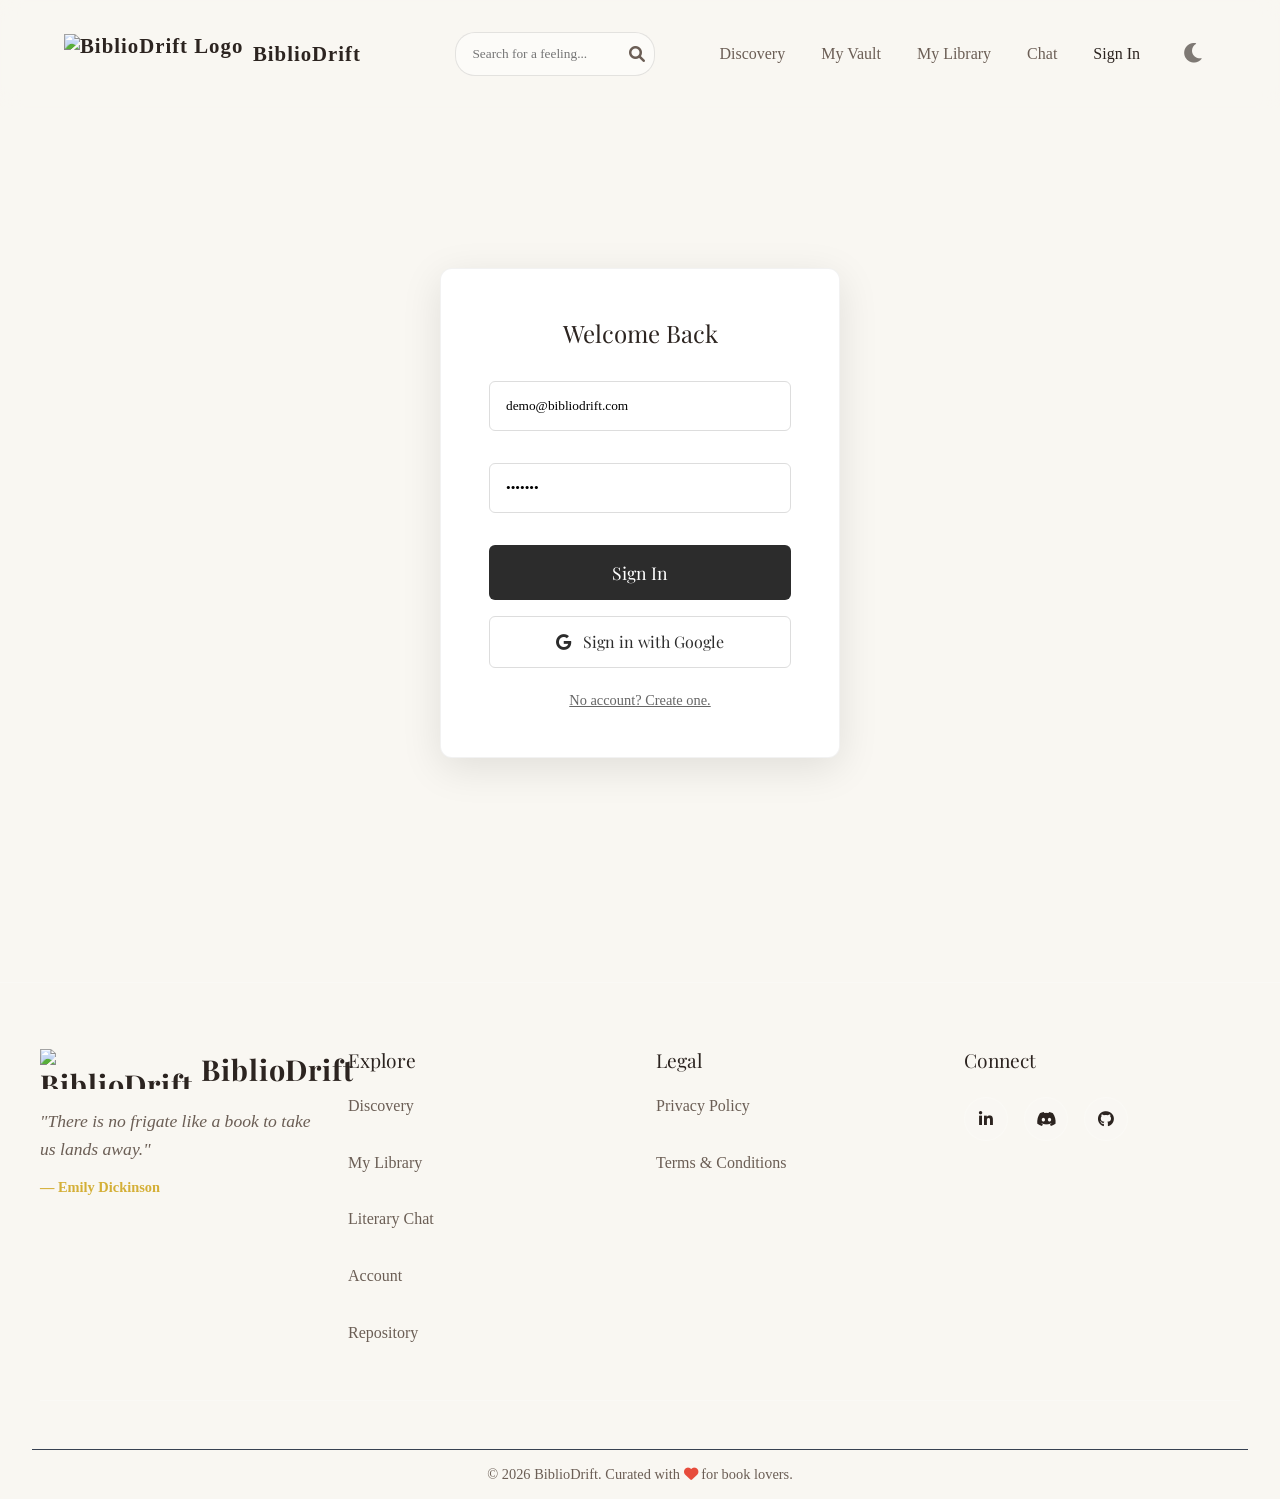
==== frontend/pages/auth.html @ f2a3fbe9 "Merge branch 'main' into feature/mood-sync-theme-system" ====
<!DOCTYPE html>
<html lang="en">

<head>
    <meta charset="UTF-8">
    <script>
        (function () {
            const theme = localStorage.getItem('bibliodrift_theme');
            if (theme === 'night') {
                document.documentElement.setAttribute('data-theme', 'night');
            }
        })();
    </script>
    <meta name="viewport" content="width=device-width, initial-scale=1.0">
    <title>Auth | BiblioDrift</title>
    <link rel="stylesheet" href="../css/style.css">
    <link rel="stylesheet" href="../css/style-responsive.css">
    <link href="https://fonts.googleapis.com/css2?family=Playfair+Display:wght@600&family=Georgia&display=swap"
        rel="stylesheet">
    <link rel="stylesheet" href="https://cdnjs.cloudflare.com/ajax/libs/font-awesome/6.0.0/css/all.min.css">
    <style>
        .auth-container {
            max-width: 400px;
            margin: 8rem auto;
            background: var(--book-bg, #fff);
            padding: 3rem;
            border-radius: 12px;
            box-shadow: 0 10px 40px rgba(0, 0, 0, 0.1);
            text-align: center;
            border: 1px solid rgba(0, 0, 0, 0.05);
        }

        .auth-input {
            width: 100%;
            padding: 1rem;
            margin-bottom: 1rem;
            border: 1px solid #ddd;
            border-radius: 6px;
            font-family: 'Georgia', serif;
        }

        .auth-btn {
            width: 100%;
            padding: 1rem;
            background: #2c2c2c;
            color: #fff;
            border: none;
            border-radius: 6px;
            cursor: pointer;
            font-family: 'Playfair Display', serif;
            font-size: 1.1rem;
        }

        .google-auth-btn {
            width: 100%;
            padding: 0.9rem 1rem;
            margin-top: 1rem;
            background: #fff;
            color: #2c2c2c;
            border: 1px solid #ddd;
            border-radius: 6px;
            cursor: pointer;
            font-family: 'Playfair Display', serif;
            font-size: 1rem;
            display: flex;
            align-items: center;
            justify-content: center;
            gap: 0.75rem;
        }

        .toggle-link {
            display: block;
            margin-top: 1.5rem;
            color: #666;
            font-size: 0.9rem;
            cursor: pointer;
            text-decoration: underline;
        }

        #nameField {
            display: none;
        }
    </style>
    <link rel="icon" href="../assets/images/biblioDrift_favicon.png" type="image/png">
    <!-- PWA -->
    <link rel="manifest" href="../manifest.json">
    <meta name="theme-color" content="#2c2420">
    <meta name="apple-mobile-web-app-capable" content="yes">
    <meta name="apple-mobile-web-app-status-bar-style" content="black-translucent">
    <meta name="apple-mobile-web-app-title" content="BiblioDrift">
    <link rel="apple-touch-icon" href="../assets/images/biblioDrift_favicon.png">
</head>

<body>
    <header>
        <a href="index.html" class="logo">
            <img style="height: 40px" src="../assets/images/biblioDrift_favicon.png" alt="BiblioDrift Logo"> BiblioDrift
        </a>
        <div class="header-controls">
            <div class="search-bar">
                <input type="text" id="searchInput" class="search-input" placeholder="Search for a feeling...">
                <i class="fa-solid fa-search search-icon"></i>
            </div>
            <nav class="nav-links">
                <div class="tooltip">
                    <a href="index.html">Discovery</a>
                    <span class="tooltip-text"><i class="fa-solid fa-wand-magic-sparkles"></i> Explore books</span>
                </div>
                <div class="tooltip">
             <a href="vault.html">My Vault</a>
            <span class="tooltip-text"><i class="fa-solid fa-vault"></i> My Vault</span>
            </div>
                <div class="tooltip">
                    <a href="library.html">My Library</a>
                    <span class="tooltip-text"><i class="fa-solid fa-book"></i> My Library</span>
                </div>
                <div class="tooltip">
                    <a href="chat.html">Chat</a>
                    <span class="tooltip-text"><i class="fa-solid fa-comments"></i> Chat</span>
                </div>
                <div class="tooltip">
                    <a href="auth.html" class="active" id="navAuthLink">Sign In</a>
                    <span class="tooltip-text" id="navAuthTooltip"><i class="fa-solid fa-key"></i> Access account</span>
                </div>
            </nav>
            <button id="themeToggle" class="btn-icon" title="Toggle Theme">
                <i class="fa-solid fa-moon"></i>
            </button>
        </div>
    </header>

    <main>
        <!-- 
            =============================================================
            Authentication Container Area
            =============================================================
            This container encapsulates the core authentication workflow 
            for the application. 
            
            By default, it renders the 'Sign In' view, but dynamically 
            toggles to 'Registration' mode based on user interaction with 
            the 'toggleText' link below.

            Features:
            - Fully responsive design via 'auth-container' class.
            - JavaScript intercepts submission via 'handleAuth(event)'.
            - Name field is hidden by default and only shown during sign up.
            =============================================================
        -->
        <div class="auth-container">
            
            <!-- Dynamic Form Header -->
            <h2 id="authTitle" style="font-family: 'Playfair Display'; margin-bottom: 2rem;">
                Welcome Back
            </h2>
            
            <!-- Authentication Form: Handles both Sign In and Registration dynamically -->
            <form id="authForm" onsubmit="handleAuth(event)">
                
                <!-- Registration Specific Field (Hidden during Sign In) -->
                <div id="nameField">
                    <input type="text" id="username" class="auth-input" placeholder="Full Name" autocomplete="name">
                </div>
                
                <!-- Standard Credentials -->
                <div class="input-group" style="margin-bottom: 1rem;">
                    <input type="email" id="email" class="auth-input" placeholder="Email Address" value="demo@bibliodrift.com" required autocomplete="email">
                </div>
                
                <div class="input-group" style="margin-bottom: 1rem;">
                    <input type="password" id="password" class="auth-input" placeholder="Password" value="demo123" required autocomplete="current-password">
                </div>
                
                <!-- Primary Action Button -->
                <button type="submit" id="submitBtn" class="auth-btn">
                    Sign In
                </button>

                <button type="button" id="googleAuthBtn" class="google-auth-btn">
                    <i class="fa-brands fa-google"></i>
                    <span>Sign in with Google</span>
                </button>
            </form>
            
            <!-- Mode Toggle Link -->
            <div class="auth-footer" style="margin-top: 1.5rem;">
                <span id="toggleText" class="toggle-link">
                    No account? Create one.
                </span>
            </div>
            
        </div>
    </main>

    <script src="../js/config.js"></script>
    <script src="../js/footer.js"></script>
    <script src="../js/app.js"></script>
    <script src="../script/header-scroll.js"></script>
    <script>
        const toggleText = document.getElementById('toggleText');
        const authForm = document.getElementById('authForm');
        const authTitle = document.getElementById('authTitle');
        const nameField = document.getElementById('nameField');
        const submitBtn = document.getElementById('submitBtn');
        const googleAuthBtn = document.getElementById('googleAuthBtn');

        if (googleAuthBtn) {
            googleAuthBtn.addEventListener('click', () => {
                const mode = authForm.dataset.mode === 'register' ? 'register' : 'login';
                googleAuthBtn.disabled = true;
                googleAuthBtn.querySelector('span').textContent = 'Redirecting to Google...';
                window.location.href = `${MOOD_API_BASE}/auth/google?mode=${encodeURIComponent(mode)}`;
            });
        }
        const passwordInput = document.getElementById('password');

        if (toggleText) {
            toggleText.addEventListener('click', () => {
                const isLogin = authForm.dataset.mode !== 'register';
                if (isLogin) {
                    authForm.dataset.mode = 'register';
                    authTitle.textContent = 'Create Account';
                    nameField.style.display = 'block';
                    submitBtn.textContent = 'Sign Up';
                    googleAuthBtn.querySelector('span').textContent = 'Sign up with Google';
                    toggleText.textContent = 'Already have an account? Sign in.';
                    passwordInput.autocomplete = 'new-password';
                } else {
                    authForm.dataset.mode = 'login';
                    authTitle.textContent = 'Welcome Back';
                    nameField.style.display = 'none';
                    submitBtn.textContent = 'Sign In';
                    googleAuthBtn.querySelector('span').textContent = 'Sign in with Google';
                    toggleText.textContent = 'No account? Create one.';
                    passwordInput.autocomplete = 'current-password';
                }
            });
        }
    </script>
    <script src="../js/pwa.js"></script>
</body>

</html>
---- frontend/css/style.css ----
:root {
    /* Fix: WCAG AA Contrast Floor - Issue #534 */
.glass-panel,
.book-tooltip,
.book-detail-modal,
[class*="glass"] {
    background: rgba(0, 0, 0, 0.45) !important;
    backdrop-filter: blur(12px);
    -webkit-backdrop-filter: blur(12px);
}
    /* Day Theme (Default) */
    --bg-color: #f9f7f2;
    --header-bg: rgba(249, 247, 242, 0.8);
    --text-main: #2c2420;
    --text-muted: #6b5e55;
    --accent-gold: #d4af37;
    --wood-dark: #5d4037;
    --wood-light: #8d6e63;
    --glass-bg: rgba(255, 255, 255, 0.1);
    --glass-border: rgba(255, 255, 255, 0.2);
    --shadow-soft: 0 10px 30px rgba(0, 0, 0, 0.05);
    --input-bg: rgba(255, 255, 255, 0.5);
    --input-border: rgba(0, 0, 0, 0.1);
    --book-bg: #fff;
    --paper-color: #fffdf9;

    /* Vibe Colors */
    --vibe-mystery: #78909c;
    --vibe-romance: #ef9a9a;
    --vibe-classic: #a1887f;

    /* Dimensions */
    --book-width: 160px;
    --book-height: 240px;
    --book-thick: 40px;
}


    --book-thick: 40px;
}

/* Fix: WCAG AA Contrast Floor - Issue #534 */
.glass-panel,
.book-tooltip,
.book-detail-modal,
[class*="glass"] {
    background: rgba(0, 0, 0, 0.45) !important;
    backdrop-filter: blur(12px);
    -webkit-backdrop-filter: blur(12px);
}

[data-theme="night"] {
    /* Night Theme (Dark Wood) */
    --bg-color: #1e1a18;
    --header-bg: rgba(30, 26, 24, 0.85);
    --text-main: #e0d5cb;
    --text-muted: #a89a8e;
    --accent-gold: #fccb4e;
    --wood-dark: #3e2723;
    --wood-light: #5d4037;
    --glass-bg: rgba(0, 0, 0, 0.3);
    --glass-border: rgba(255, 255, 255, 0.05);
    --shadow-soft: 0 10px 40px rgba(0, 0, 0, 0.4);
    --input-bg: rgba(0, 0, 0, 0.2);
    --input-border: rgba(255, 255, 255, 0.1);
    --book-bg: #2c2420;
    --paper-color: #e0d5cb;
}

* {
    box-sizing: border-box;
    margin: 0;
    padding: 0;
}

html {
    scroll-behavior: smooth;
    transition: background-color 0.4s ease, color 0.4s ease;
}

body {
    background-color: var(--bg-color);
    color: var(--text-main);
    font-family: "Georgia", serif;
    /* Classic serif for books */
    overflow-x: hidden;
    min-height: 100vh;
    transition: background-color 0.4s ease, color 0.4s ease, border-color 0.4s ease, box-shadow 0.4s ease;
}

/* Explicit night-mode overrides — bulletproof fallback */
[data-theme="night"] body,
html[data-theme="night"],
html[data-theme="night"] body {
    background-color: #1e1a18 !important;
    color: #fff5f5 !important;
}

[data-theme="night"] header {
    background: rgba(30, 26, 24, 0.85) !important;
}

[data-theme="night"] .search-input,
[data-theme="night"] input {
    background: rgba(0, 0, 0, 0.2) !important;
    color: #e0d5cb !important;
    border-color: rgba(255, 255, 255, 0.1) !important;
}


/* Global Wooden Scrollbar Styling */
::-webkit-scrollbar {
    width: 12px;
}

/* --- Mood Theme Integration ---
   Maps the dynamic --theme-* variables set by theme-manager.js 
   to the project's functional CSS variables.
*/
[data-theme="rainy"], 
[data-theme="cozy"], 
[data-theme="dark-academia"], 
[data-theme="ocean"], 
[data-theme="indian-authors"] {
    --bg-color: var(--theme-bg) !important;
    --text-main: var(--theme-text) !important;
    --text-muted: var(--theme-text-muted) !important;
    --accent-gold: var(--theme-accent) !important;
    --input-bg: var(--theme-pill-bg) !important;
    --input-border: var(--theme-border) !important;
    --book-bg: var(--theme-surface) !important;
    --header-bg: var(--theme-bg) !important; /* Unified header bg for mood themes */
}

/* Ensure body transitions smoothly between mood themes */
[data-theme="rainy"] body,
[data-theme="cozy"] body,
[data-theme="dark-academia"] body,
[data-theme="ocean"] body,
[data-theme="indian-authors"] body {
    background-color: var(--bg-color) !important;
    color: var(--text-main) !important;
}

[data-theme="rainy"] .curated-section h2,
[data-theme="cozy"] .curated-section h2,
[data-theme="dark-academia"] .curated-section h2,
[data-theme="ocean"] .curated-section h2,
[data-theme="indian-authors"] .curated-section h2 {
    color: var(--accent-gold);
}

::-webkit-scrollbar-track {
    background: var(--bg-color);
}

::-webkit-scrollbar-thumb {
    background: linear-gradient(180deg, var(--wood-dark), var(--wood-light));
    border-radius: 6px;
    border: 2px solid var(--bg-color);
}

::-webkit-scrollbar-thumb:hover {
    background: linear-gradient(180deg, var(--wood-light), var(--wood-dark));
    box-shadow: inset 0 0 6px rgba(0, 0, 0, 0.3);
}

h1,
h2,
h3 {
    font-weight: normal;
    font-family: "Playfair Display", serif;
    /* Elegant headings */
}

/* --- Layout --- */
header {
    padding: 2rem 4rem;
    display: flex;
    justify-content: space-between;
    align-items: center;
    position: sticky;
    top: 0;
    z-index: 100;
    background: var(--header-bg);
    backdrop-filter: blur(10px);
    transition: background-color 0.4s ease, color 0.4s ease, backdrop-filter 0.4s ease;
}

.header-controls {
    display: flex;
    align-items: center;
    gap: 2rem;
}

.search-bar {
    position: relative;
    display: flex;
    align-items: center;
}

.search-input {
    background: var(--input-bg);
    border: 1px solid var(--input-border);
    padding: 0.5rem 1rem;
    border-radius: 20px;
    font-family: "Georgia", serif;
    width: 200px;
    transition: all 0.4s ease;
    outline: none;
    color: var(--text-main);
}

.search-input:focus {
    background: var(--book-bg);
    width: 300px;
    box-shadow: var(--shadow-soft);
}

.search-icon {
    position: absolute;
    right: 10px;
    color: var(--text-muted);
    cursor: pointer;
    transition: color 0.3s ease;
}

.search-icon:hover {
    color: var(--text-main);
}

.logo {
    font-size: 1.5rem;
    letter-spacing: 1px;
    color: var(--text-main);
    text-decoration: none;
    display: flex;
    align-items: center;
    gap: 0.5rem;
}

.nav-links a {
    text-decoration: none;
    color: var(--text-muted);
    margin-left: 2rem;
    transition: color 0.3s ease;
}

.nav-links a:hover,
.nav-links a.active {
    color: var(--text-main);
}

/* === ANIMATED HOVER TOOLTIPS FOR NAVIGATION (NEW) === */
.tooltip {
    position: relative;
    display: inline-block;
}

.tooltip-text {
    position: absolute;
    left: 50%;
    bottom: calc(100% + 8px);
    transform: translateX(-50%) scale(0.95) translateY(6px);
    padding: 10px 14px;
    background: #fffaf3;
    color: #2b2b2b;
    font-size: 13px;
    font-weight: 500;
    white-space: nowrap;
    border-radius: 10px;
    box-shadow: 0 8px 20px rgba(0, 0, 0, 0.15);
    border: 1px solid rgba(0, 0, 0, 0.08);
    opacity: 0;
    visibility: hidden;
    pointer-events: none;
    transition: all 0.25s ease;
    z-index: 9999;
}

.tooltip-text::after {
    content: "";
    position: absolute;
    top: 100%;
    left: 50%;
    transform: translateX(-50%) rotate(45deg);
    width: 12px;
    height: 12px;
    background: #fffaf3;
    border-left: 1px solid rgba(0, 0, 0, 0.08);
    border-bottom: 1px solid rgba(0, 0, 0, 0.08);
}

.tooltip:hover .tooltip-text {
    opacity: 1;
    visibility: visible;
    transform: translateX(-40%) scale(1) translateY(0);
}

.tooltip-text i {
    margin-right: 5px;
    color: var(--accent-gold);
}

main {
    padding: 2rem 4rem;
    max-width: 1400px;
    margin: 0 auto;
    width: 100%;
    overflow-x: hidden;
}

/* --- Hero --- */
.hero {
    text-align: center;
    padding: 6rem 1rem;
    animation: heroFade 1s ease-out;
}

@keyframes heroFade {
    from {
        opacity: 0;
        transform: translateY(15px);
    }

    to {
        opacity: 1;
        transform: translateY(0);
    }
}


.hero h1 {
    font-size: clamp(2.5rem, 8vw, 4.5rem);
    margin-bottom: 1.5rem;
    font-style: italic;
    line-height: 1.2;
    letter-spacing: 0.5px;
    text-shadow: 2px 2px 4px rgba(0, 0, 0, 0.2);
}

.hero p {
    color: var(--text-muted);
    font-size: 1.2rem;
    line-height: 1.8;
    max-width: 55ch;
    margin: 0 auto;
}

/* --- Curated Tables (Horizontal Scroll) --- */
.curated-section {
    margin-bottom: 6rem;
    width: 100%;
    overflow-x: hidden;
}

.section-header {
    margin-: 0 1rem 0.5rem 1rem;
    margin: 0 1rem 0.5rem 1rem;
    display: flex;
    justify-content: space-between;
    align-items: baseline;
    flex-wrap: wrap;
    gap: 1rem
    justify-content: space-between;
    align-items: baseline;
    gap: 1rem;
}

.curated-row {
    display: flex;
    gap: 3rem;
    padding: 2rem 1rem;
    overflow-x: auto;
    overflow-y: hidden;
    /* Allow horizontal scrolling on mobile */
    perspective: 1000px;
    -webkit-overflow-scrolling: touch;
    scroll-behavior: smooth;
    flex-wrap: nowrap;
}

/* --- 3D Book Component --- */
.book-scene {
    width: var(--book-width);
    height: var(--book-height);
    perspective: 1000px;
    cursor: pointer;
    flex-shrink: 0;
    min-width: var(--book-width);
}

.book {
    width: 100%;
    height: 100%;
    position: relative;
    transform-style: preserve-3d;
    /* Bouncy cozy feel */
    transform-origin: center center -20px;
    /* Pivot inside the book */
    animation: floatIn 0.8s ease-out backwards;
}

@keyframes floatIn {
    from {
        opacity: 0;
        transform: translateY(50px) scale(0.9);
    }

    to {
        opacity: 1;
        transform: translateY(0) scale(1);
    }
}

.book.flipped {
    transform: rotateY(180deg) scale(1.2) translateZ(50px);
    /* Expand and bring closer */
    z-index: 100;
}

/* Book Faces */
.book__face {
    position: absolute;
    width: 100%;
    height: 100%;
    backface-visibility: hidden;
    /* Hide back when front is clear */
    border-radius: 4px 8px 8px 4px;
    box-shadow: 5px 5px 15px rgba(0, 0, 0, 0.15);
}

.book__face--front {
    background: var(--book-bg);
    transform: rotateY(0deg);
    z-index: 2;
}

.book__face--front img {
    width: 100%;
    height: 100%;
    object-fit: cover;
    border-radius: 4px 8px 8px 4px;
}

.book__face--back {
    transform: rotateY(180deg);
    background: var(--paper-color);
    /* Paper color */
    padding: 1.5rem;
    display: flex;
    flex-direction: column;
    justify-content: space-between;
    border: 1px solid var(--glass-border);
    z-index: 1;
    color: #2c2420;
    /* Keep text dark for paper feel even in night mode */
}

/* The Spine */
.book__face--spine {
    position: absolute;
    width: var(--book-thick);
    height: 100%;
    left: 0;
    top: 0;
    transform: rotateY(-90deg) translateZ(calc(var(--book-thick) / 2));
}

/* Improved 3D Box Model */
/* Re-defining .book for proper thickness volume */
.book {
    transform-origin: center center -20px;
    /* Pivot inside the book */
}

.book__face--front {
    transform: translateZ(20px);
}

.book__face--back {
    transform: rotateY(180deg) translateZ(20px);
}

.book__face--spine {
    width: 40px;
    height: 100%;
    background: #333;
    /* Default spine color */
    transform: rotateY(-90deg) translateZ(20px);
    /* Adjust positioning to be flush left of front face */
    left: -20px;
    /* Half thickness */
}

.book__face--right {
    /* Pages */
    width: 40px;
    height: 100%;
    background: linear-gradient(to right, #fff, #f0f0f0 20%, #fff 40%);
    transform: rotateY(90deg) translateZ(140px);
    /* Width - half thickness */
    left: auto;
    right: -20px;
}

/* Hover Effect: Pull out */
.book-scene:hover .book:not(.flipped) {
    transform: translateZ(30px) translateY(-10px) rotateY(-10deg);
}

/* Glassmorphism Overlay (Quick view) */
.glass-overlay {
    position: absolute;
    bottom: 10px;
    left: 10px;
    right: 10px;
    background: rgba(255, 255, 255, 0.7);
    backdrop-filter: blur(8px);
    padding: 0.5rem;
    border-radius: 6px;
    opacity: 0;
    transform: translateY(10px);
    transition: all 0.3s ease;
    pointer-events: none;
    /* Let clicks pass to book */
}

.book-scene:hover .glass-overlay {
    opacity: 1;
    transform: translateY(0);
}

/* Back of book content */
.handwritten-note {
    font-family: "Courier New", Courier, monospace;
    /* Placeholder for handwriting font */
    color: var(--text-muted);
    font-size: 0.9rem;
    line-height: 1.4;
    background: #fffdc2;
    padding: 10px;
    transform: rotate(-2deg);
    box-shadow: 2px 2px 5px rgba(0, 0, 0, 0.1);
    margin-bottom: 1rem;
}

/* Read details Button */
.read-details-btn {
    background-color: #3e2723; 
    color: #fffdf9;
    border: 1px solid var(--accent-gold);
    padding: 6px 16px; 
    border-radius: 6px;
    font-family: 'Playfair Display', 'Georgia', serif;
    font-size: 0.82rem;
    cursor: pointer;
    display: flex;
    align-items: center;
    justify-content: center;
    gap: 6px; 
    margin: 8px auto 14px auto;
    width: 96%; 
    box-shadow: 0 3px 6px rgba(0, 0, 0, 0.15);
    transition: background-color 0.2s ease-in-out;
    white-space: nowrap; 
}

.read-details-btn:hover {
    background-color: #5d4037;
}

.book__face--back .book-actions {
    justify-content: space-around;
    padding: 0 10px;
    width: 100%;
    margin-bottom: -6px;
}

.book-actions {
    display: flex;
    gap: 0.35rem;
    justify-content: center;
    align-items: center;
    width: 100%;
}

.btn-icon {
    border: none;
    background: none;
    cursor: pointer;
    font-size: 1rem;
    padding: 0.15rem 0.25rem;
    opacity: 0.6;
    transition: opacity 0.2s, transform 0.12s;
}

.btn-icon:hover {
    opacity: 1;
    transform: scale(1.08);
}

/* --- Virtual Shelves --- */
.shelves-container {
    width: 100%;
    overflow-x: hidden;
    display: flex;
    flex-direction: column;
    gap: 4rem;
    padding: 2rem 0;
}

.shelf-row {
    position: relative;
    padding: 0 2rem 1.5rem 2rem;
    /* Realistic Wood Texture Gradient */
    background:
        repeating-linear-gradient(90deg,
            transparent 0,
            transparent 4px,
            rgba(0, 0, 0, 0.02) 5px,
            transparent 10px),
        linear-gradient(to bottom, #5d4037 0%, #3e2723 100%);
    border-bottom: 25px solid #281a15;
    /* Thicker front lip */
    border-radius: 4px;
    box-shadow:
        0 20px 20px -10px rgba(0, 0, 0, 0.3),
        inset 0 2px 20px rgba(0, 0, 0, 0.2);
    display: flex;
    align-items: flex-end;
    gap: 1.5rem;
    /* More spacing for expanded books */
    min-height: 280px;
    flex-wrap: nowrap;
    overflow-x: auto;
    -webkit-overflow-scrolling: touch;
}

.shelf-row::after {
    /* Depth shadow on wall behind books */
    content: "";
    position: absolute;
    bottom: 25px;
    /* Above bottom lip */
    left: 0;
    right: 0;
    height: 100%;
    z-index: -1;
    background: linear-gradient(to bottom,
            rgba(0, 0, 0, 0.1),
            rgba(0, 0, 0, 0.4));
    pointer-events: none;
}

.shelf-label {
    position: absolute;
    top: -20px;
    left: 0;
    font-size: 1.2rem;
    color: var(--wood-light);
    font-style: italic;
}

/* --- Mood Analysis Styles --- */

/* Mood Tags on Book Covers */
.mood-tags {
    position: absolute;
    top: 5px;
    left: 5px;
    display: flex;
    flex-direction: column;
    gap: 2px;
}

.mood-tag {
    background: rgba(0, 0, 0, 0.7);
    color: white;
    padding: 2px 6px;
    border-radius: 10px;
    font-size: 0.7rem;
    font-weight: bold;
    text-transform: capitalize;
}

/* Mood-specific colors */
.mood-cozy {
    background: #8d6e63 !important;
}

.mood-dark {
    background: #424242 !important;
}

.mood-mysterious {
    background: #5e35b1 !important;
}

.mood-romantic {
    background: #e91e63 !important;
}

.mood-adventurous {
    background: #ff5722 !important;
}

.mood-melancholy {
    background: #607d8b !important;
}

.mood-uplifting {
    background: #4caf50 !important;
}

.mood-intense {
    background: #f44336 !important;
}

.mood-whimsical {
    background: #9c27b0 !important;
}

.mood-thought-provoking {
    background: #795548 !important;
}

/* Glass overlay mood tags */
.glass-mood-tags {
    margin-top: 0.5rem;
    display: flex;
    gap: 0.25rem;
    flex-wrap: wrap;
}

.glass-mood-tag {
    background: rgba(255, 255, 255, 0.3);
    padding: 1px 4px;
    border-radius: 8px;
    font-size: 0.6rem;
    text-transform: capitalize;
}

/* Back of book mood analysis */
.mood-analysis {
    margin-top: 1rem;
    padding-top: 0.5rem;
    border-top: 1px solid rgba(0, 0, 0, 0.1);
}

.mood-tags-back {
    display: flex;
    gap: 0.25rem;
    flex-wrap: wrap;
    margin-top: 0.25rem;
}

.mood-tag-small {
    background: var(--accent-gold);
    color: white;
    padding: 1px 4px;
    border-radius: 6px;
    font-size: 0.6rem;
    text-transform: capitalize;
}

/* Mood Analysis Modal */
.mood-modal {
    position: fixed;
    top: 0;
    left: 0;
    width: 100%;
    height: 100%;
    background: rgba(0, 0, 0, 0.7);
    display: flex;
    justify-content: center;
    align-items: center;
    z-index: 1000;
    backdrop-filter: blur(5px);
}

.mood-modal-content {
    background: var(--book-bg);
    border-radius: 12px;
    max-width: 500px;
    width: 90%;
    max-height: 80vh;
    overflow-y: auto;
    box-shadow: var(--shadow-soft);
    border: 1px solid var(--glass-border);
    display: flex;
    flex-direction: column;
}

.mood-modal-header {
    padding: 1.5rem;
    border-bottom: 1px solid var(--glass-border);
    display: flex;
    justify-content: space-between;
    align-items: center;
}

.mood-modal-header h3 {
    margin: 0;
    color: var(--text-main);
}

.close-modal {
    background: none;
    border: none;
    font-size: 1.5rem;
    cursor: pointer;
    color: var(--text-muted);
    padding: 0;
    width: 30px;
    height: 30px;
    display: flex;
    align-items: center;
    justify-content: center;
}

.close-modal:hover {
    color: var(--text-main);
}

.mood-modal-body {
    padding: 1.5rem;
}

.mood-section {
    margin-bottom: 1.5rem;
}

.mood-section h4 {
    margin: 0 0 0.5rem 0;
    color: var(--text-main);
    font-size: 1rem;
}

/* Sentiment Bar */
.sentiment-bar {
    width: 100%;
    height: 8px;
    background: #e0e0e0;
    border-radius: 4px;
    overflow: hidden;
    margin: 0.5rem 0;
}

.sentiment-fill {
    height: 100%;
    background: linear-gradient(to right, #f44336, #ff9800, #4caf50);
    transition: width 0.3s ease;
}

/* Large mood tags in modal */
.mood-tags-large {
    display: flex;
    gap: 0.5rem;
    flex-wrap: wrap;
}

.mood-tag-large {
    padding: 0.5rem 1rem;
    border-radius: 20px;
    font-size: 0.9rem;
    font-weight: bold;
    color: white;
    text-transform: capitalize;
}

/* Vibe quote styling */
.vibe-quote {
    background: var(--paper-color);
    padding: 1rem;
    border-radius: 8px;
    font-style: italic;
    color: #2c2420;
    border-left: 4px solid var(--accent-gold);
    margin: 0.5rem 0;
}

/* Mood button in book actions */
.mood-btn {
    color: var(--accent-gold) !important;
}

.mood-btn:hover {
    color: var(--wood-dark) !important;
    transform: scale(1.1);
}

/* Responsive mood modal */
@media (max-width: 768px) {
    .mood-modal-content {
        width: 95%;
        margin: 1rem;
    }

    .mood-tags-large {
        flex-direction: column;
    }

    .mood-tag-large {
        text-align: center;
    }
}

/* Utilities */
.hidden {
    display: none !important;
}

/* --- Constellation View --- */
.constellation-container {
    width: 100%;
    min-height: 600px;
    margin-top: 2rem;
    position: relative;
    border-radius: 12px;
    overflow: hidden;
    animation: fadeIn 0.5s ease;
}

.view-toggles button {
    cursor: pointer;
    transition: all 0.3s ease;
}

.view-toggles .active-view {
    box-shadow: 0 4px 15px rgba(0, 0, 0, 0.2);
    transform: scale(1.05);
}

.fade-in {
    animation: fadeIn 1s ease;
}

@keyframes fadeIn {
    from {
        opacity: 0;
        transform: translateY(10px);
    }

    to {
        opacity: 1;
        transform: translateY(0);
    }
}

/* Theme Toggle Button Enhancement */
#themeToggle {
    font-size: 1.4rem;
    color: var(--text-main);
    cursor: pointer;
    transition:
        transform 0.3s ease,
        color 0.3s ease;
}

#themeToggle:hover {
    transform: rotate(15deg) scale(1.1);
    color: var(--accent-gold);
}


.footer {
    min-height: 120px;
    width: 100%;
    background-color: #222;
    display: flex;
    flex-direction: column;
    justify-content: center;
    align-items: center;
    gap: 1.2rem;
    padding: 2rem 0;
    margin-top: 4rem;
}

.social_icons {
    display: flex;
    gap: 2rem;
    z-index: 999;
}

.social_icons a {
    color: var(--accent-gold);
    font-size: 2rem;
    transition:
        transform 0.3s ease,
        color 0.3s ease;
    text-decoration: none;
}

.social_icons a:hover {
    color: white;
    transform: translateY(-5px);
}

.reading-progress {
    margin-top: 0.75rem;
    opacity: 0.85;
}

.progress-slider {
    width: 100%;
    accent-color: var(--accent-gold);
}

.reading-progress small {
    font-size: 0.7rem;
    opacity: 0.7;
}

/* --- Glass Modal --- */
.glass-modal {
    margin: auto;
    width: 90%;
    max-width: 900px;
    background: transparent;
    border: none;
    padding: 0;
    overflow: visible;
    max-height: 95vh;
}

.glass-modal::backdrop {
    background: rgba(0, 0, 0, 0.4);
    backdrop-filter: blur(5px);
}

.modal-content {
    background: rgba(255, 255, 255, 0.65);
    backdrop-filter: blur(20px);
    -webkit-backdrop-filter: blur(20px);
    border: 1px solid var(--glass-border);
    border-radius: 20px;
    box-shadow: 0 25px 50px -12px rgba(0, 0, 0, 0.25);
    padding: 2.5rem;
    position: relative;
    overflow: hidden;
    overflow-y: auto;
    animation: modalIn 0.4s cubic-bezier(0.175, 0.885, 0.32, 1.275);
    max-height: 90vh;
}

[data-theme="night"] .modal-content {
    background: rgba(30, 26, 24, 0.8);
    border: 1px solid rgba(255, 255, 255, 0.1);
}

@keyframes modalIn {
    from {
        opacity: 0;
        transform: scale(0.9) translateY(20px);
    }

    to {
        opacity: 1;
        transform: scale(1) translateY(0);
    }
}

.close-modal-btn {
    position: absolute;
    top: 1.5rem;
    right: 1.5rem;
    background: var(--glass-bg);
    border: none;
    width: 2.5rem;
    height: 2.5rem;
    border-radius: 50%;
    cursor: pointer;
    font-size: 1.2rem;
    color: var(--text-muted);
    transition: all 0.2s;
    display: flex;
    justify-content: center;
    align-items: center;
    z-index: 10;
}

.close-modal-btn:hover {
    background: var(--accent-gold);
    color: #fff;
    transform: rotate(90deg);
}

.modal-body {
    display: grid;
    grid-template-columns: 300px 1fr;
    gap: 3rem;
}

.modal-media {
    display: flex;
    justify-content: center;
    align-items: center;
}

.modal-media img {
    width: 100%;
    height: auto;
    border-radius: 12px;
    box-shadow: 10px 10px 30px rgba(0, 0, 0, 0.2);
    transform: rotate(-3deg);
    transition: transform 0.3s;
}

.modal-media img:hover {
    transform: rotate(0) scale(1.02);
}

.modal-info {
    display: flex;
    flex-direction: column;
    gap: 1.5rem;
}

.modal-info h2 {
    font-size: 2.5rem;
    line-height: 1.2;
    margin-bottom: 0;
}

.modal-subtitle {
    font-size: 1.2rem;
    color: var(--text-muted);
    font-style: italic;
    margin-top: -1rem;
}

/* AI Insight Box */
.ai-insight-box {
    background: #fdfaf5;
    border: 1px solid rgba(212, 175, 55, 0.2);
    border-left: 4px solid var(--accent-gold);
    padding: 1.2rem 1.5rem;
    border-radius: 12px;
    margin-top: 1.5rem;
    box-shadow: 0 2px 8px rgba(0,0,0,0.03);
}

#modal-ai-note {
    font-family: "Georgia", serif;
    font-style: italic;
    color: #4a3f35 !important; /* Dark brown for high contrast */
    line-height: 1.6;
    font-size: 1.05rem;
    display: block;
}

[data-theme="night"] .ai-insight-box {
    background: linear-gradient(135deg,
            rgba(255, 255, 255, 0.05),
            rgba(0, 0, 0, 0.2));
}

.ai-insight-box::before {
    content: "";
    position: absolute;
    top: 0;
    left: 0;
    right: 0;
    height: 2px;
    background: linear-gradient(90deg,
            transparent,
            var(--accent-gold),
            transparent);
    opacity: 0.5;
}

.ai-header {
    display: flex;
    align-items: center;
    gap: 0.8rem;
    font-family: "Courier New", monospace;
    /* Tech feel */
    font-weight: bold;
    color: var(--accent-gold);
    margin-bottom: 1rem;
    text-transform: uppercase;
    letter-spacing: 1px;
    font-size: 0.9rem;
}

#modal-summary {
    line-height: 1.6;
    color: var(--text-main);
}

.modal-actions {
    margin-top: auto;
    display: flex;
    gap: 1rem;
}

.btn-primary {
    background: var(--text-main);
    color: var(--bg-color);
    border: none;
    padding: 1rem 2rem;
    border-radius: 30px;
    font-family: "Georgia", serif;
    font-size: 1.1rem;
    cursor: pointer;
    transition: all 0.3s;
    display: flex;
    align-items: center;
    gap: 0.8rem;
}

.btn-primary:hover {
    background: var(--accent-gold);
    color: #fff;
    transform: translateY(-2px);
    box-shadow: 0 5px 15px rgba(0, 0, 0, 0.1);
}

/* Responsive Modal */
@media (max-width: 768px) {
    .modal-body {
        grid-template-columns: 1fr;
    }

    .modal-media img {
        max-width: 200px;
        transform: rotate(0);
    }

    .modal-content {
        padding: 1.5rem;
    }

    .modal-info h2 {
        font-size: 1.8rem;
    }

    .ai-insight-box {
        padding: 1rem 1.2rem;
    }

    #modal-ai-note {
        font-size: 0.95rem;
    }

    .modal-actions {
        flex-direction: column;
        width: 100%;
    }

    .btn-primary,
    .btn-secondary,
    .btn-preview {
        width: 100%;
    }
}

/* ===== CHAT INTERFACE STYLES ===== */

.chat-container {
    max-width: 900px;
    margin: 0 auto;
    height: calc(100vh - 80px);
    display: flex;
    flex-direction: column;
    background: var(--glass-bg);
    backdrop-filter: blur(20px);
    border: 1px solid var(--glass-border);
    border-radius: 20px;
    overflow: hidden;
    box-shadow: var(--shadow-soft);
}

.chat-header {
    padding: 20px 25px;
    background: var(--glass-bg);
    border-bottom: 1px solid var(--glass-border);
    display: flex;
    justify-content: space-between;
    align-items: center;
}

.bookseller-info {
    display: flex;
    align-items: center;
    gap: 15px;
}

.bookseller-avatar {
    width: 50px;
    height: 50px;
    background: var(--accent-gold);
    border-radius: 50%;
    display: flex;
    align-items: center;
    justify-content: center;
    color: var(--wood-dark);
    font-size: 20px;
    box-shadow: 0 4px 15px rgba(212, 175, 55, 0.3);
}

.bookseller-details h2 {
    font-family: 'Playfair Display', serif;
    color: var(--text-main);
    font-size: 1.4rem;
    margin-bottom: 4px;
}

.status {
    display: flex;
    align-items: center;
    gap: 8px;
    color: var(--text-muted);
    font-size: 0.9rem;
}

.status-dot {
    width: 8px;
    height: 8px;
    background: #4caf50;
    border-radius: 50%;
    animation: pulse 2s infinite;
}

@keyframes pulse {

    0%,
    100% {
        opacity: 1;
    }

    50% {
        opacity: 0.5;
    }
}

.chat-actions {
    display: flex;
    gap: 10px;
}

.action-btn {
    width: 40px;
    height: 40px;
    background: var(--glass-bg);
    border: 1px solid var(--glass-border);
    border-radius: 10px;
    color: var(--text-muted);
    cursor: pointer;
    transition: all 0.3s ease;
    display: flex;
    align-items: center;
    justify-content: center;
}

.action-btn:hover {
    background: var(--accent-gold);
    color: var(--wood-dark);
    transform: translateY(-2px);
}

.chat-messages {
    flex: 1;
    overflow-y: auto;
    padding: 20px 25px;
    display: flex;
    flex-direction: column;
    gap: 20px;
}

.message {
    display: flex;
    gap: 12px;
    max-width: 80%;
}

.message.user-message {
    align-self: flex-end;
    flex-direction: row-reverse;
}

.message-avatar {
    width: 35px;
    height: 35px;
    border-radius: 50%;
    display: flex;
    align-items: center;
    justify-content: center;
    font-size: 14px;
    flex-shrink: 0;
}

.bookseller-message .message-avatar {
    background: var(--accent-gold);
    color: var(--wood-dark);
}

.user-message .message-avatar {
    background: var(--wood-light);
    color: var(--paper-color);
}

.message-content {
    flex: 1;
}

.message-bubble {
    background: var(--glass-bg);
    border: 1px solid var(--glass-border);
    border-radius: 18px;
    padding: 15px 18px;
    backdrop-filter: blur(10px);
    box-shadow: 0 4px 15px rgba(0, 0, 0, 0.1);
}

.user-message .message-bubble {
    background: var(--accent-gold);
    color: var(--wood-dark);
    border-color: var(--accent-gold);
}

.message-bubble p {
    margin-bottom: 8px;
    line-height: 1.5;
    color: var(--text-main);
}

.user-message .message-bubble p {
    color: var(--wood-dark);
}

.message-bubble p:last-child {
    margin-bottom: 0;
}

.message-time {
    font-size: 0.75rem;
    color: var(--text-muted);
    margin-top: 5px;
    text-align: left;
}

.user-message .message-time {
    text-align: right;
}

.quick-suggestions {
    padding: 15px 25px;
    border-top: 1px solid var(--glass-border);
    background: var(--glass-bg);
}

.suggestions-header {
    font-size: 0.9rem;
    color: var(--text-muted);
    margin-bottom: 12px;
}

.suggestions-list {
    display: flex;
    gap: 10px;
    flex-wrap: wrap;
}

.suggestion-btn {
    background: var(--glass-bg);
    border: 1px solid var(--glass-border);
    border-radius: 20px;
    padding: 8px 15px;
    color: var(--text-main);
    cursor: pointer;
    transition: all 0.3s ease;
    font-size: 0.85rem;
    display: flex;
    align-items: center;
    gap: 6px;
    backdrop-filter: blur(10px);
}

.suggestion-btn:hover {
    background: var(--accent-gold);
    color: var(--wood-dark);
    transform: translateY(-2px);
    box-shadow: 0 4px 15px rgba(212, 175, 55, 0.3);
}

.chat-input-container {
    padding: 20px 25px;
    border-top: 1px solid var(--glass-border);
    background: var(--glass-bg);
}

.chat-input-wrapper {
    display: flex;
    gap: 12px;
    align-items: flex-end;
    background: var(--input-bg);
    border: 1px solid var(--input-border);
    border-radius: 20px;
    padding: 12px 15px;
    backdrop-filter: blur(10px);
}

#chatInput {
    flex: 1;
    background: transparent;
    border: none;
    outline: none;
    color: var(--text-main);
    font-size: 1rem;
    line-height: 1.4;
    resize: none;
    min-height: 24px;
    max-height: 120px;
    font-family: inherit;
}

#chatInput::placeholder {
    color: var(--text-muted);
}

.send-btn {
    width: 40px;
    height: 40px;
    background: var(--accent-gold);
    border: none;
    border-radius: 50%;
    color: var(--wood-dark);
    cursor: pointer;
    transition: all 0.3s ease;
    display: flex;
    align-items: center;
    justify-content: center;
    flex-shrink: 0;
}

.send-btn:hover {
    transform: scale(1.1);
    box-shadow: 0 4px 15px rgba(212, 175, 55, 0.4);
}

.send-btn:disabled {
    opacity: 0.5;
    cursor: not-allowed;
    transform: none;
}

.input-hint {
    margin-top: 8px;
    font-size: 0.8rem;
    color: var(--text-muted);
    display: flex;
    align-items: center;
    gap: 6px;
}

/* Book Recommendations in Chat */
.book-recommendation {
    margin: 15px 0;
    padding: 15px;
    background: var(--glass-bg);
    border: 1px solid var(--glass-border);
    border-radius: 12px;
    backdrop-filter: blur(10px);
}

.book-rec-header {
    display: flex;
    justify-content: space-between;
    align-items: center;
    margin-bottom: 12px;
}

.book-rec-title {
    font-weight: 600;
    color: var(--text-main);
    font-size: 0.95rem;
}

.book-rec-count {
    font-size: 0.8rem;
    color: var(--text-muted);
    background: var(--glass-bg);
    padding: 4px 8px;
    border-radius: 10px;
}

.book-rec-grid {
    display: grid;
    grid-template-columns: repeat(auto-fill, minmax(120px, 1fr));
    gap: 12px;
}

.book-rec-item {
    background: var(--glass-bg);
    border: 1px solid var(--glass-border);
    border-radius: 8px;
    padding: 10px;
    text-align: center;
    cursor: pointer;
    transition: all 0.3s ease;
    backdrop-filter: blur(5px);
}

.book-rec-item:hover {
    transform: translateY(-3px);
    box-shadow: 0 6px 20px rgba(0, 0, 0, 0.15);
    border-color: var(--accent-gold);
}

.book-rec-cover {
    width: 60px;
    height: 90px;
    background: var(--book-bg);
    border-radius: 4px;
    margin: 0 auto 8px;
    display: flex;
    align-items: center;
    justify-content: center;
    overflow: hidden;
    box-shadow: 0 2px 8px rgba(0, 0, 0, 0.1);
    flex-shrink: 0;
}

.book-rec-cover img {
    width: 100%;
    height: 100%;
    object-fit: cover;
}

.book-rec-cover i {
    font-size: 24px;
    color: var(--text-muted);
}

.book-rec-info h4 {
    font-size: 0.8rem;
    color: var(--text-main);
    margin-bottom: 4px;
    line-height: 1.2;
    display: -webkit-box;
    -webkit-line-clamp: 2;
    line-clamp: 2;
    -webkit-box-orient: vertical;
    overflow: hidden;
}

.book-rec-info p {
    font-size: 0.7rem;
    color: var(--text-muted);
    display: -webkit-box;
    -webkit-line-clamp: 1;
    line-clamp: 1;
    -webkit-box-orient: vertical;
    overflow: hidden;
}

/* Emotion Tags & Mood Filtering */
.emotion-tags-container {
    display: flex;
    flex-wrap: wrap;
    gap: 8px;
    margin: 12px 0;
}

.emotion-tag {
    background: var(--glass-bg);
    border: 1px solid var(--glass-border);
    border-radius: 16px;
    padding: 4px 12px;
    font-size: 0.75rem;
    color: var(--text-main);
    cursor: pointer;
    transition: all 0.2s ease;
    display: flex;
    align-items: center;
    gap: 6px;
}

.emotion-tag:hover {
    background: rgba(255, 255, 255, 0.1);
    border-color: var(--accent-gold);
}

.emotion-tag.active {
    background: var(--accent-gold);
    color: #000;
    border-color: var(--accent-gold);
}

.mood-selector-modal {
    margin-top: 16px;
    padding: 16px;
    background: rgba(0, 0, 0, 0.2);
    border-radius: 12px;
    border: 1px solid var(--glass-border);
}

.mood-selector-title {
    font-family: 'Playfair Display', serif;
    font-size: 1rem;
    margin-bottom: 12px;
    color: var(--accent-gold);
}

.mood-grid {
    display: grid;
    grid-template-columns: repeat(auto-fill, minmax(100px, 1fr));
    gap: 10px;
}

.mood-item {
    padding: 8px;
    border-radius: 8px;
    background: var(--glass-bg);
    border: 1px solid var(--glass-border);
    text-align: center;
    cursor: pointer;
    transition: transform 0.2s;
}

.mood-item:hover {
    transform: scale(1.05);
    border-color: var(--accent-gold);
}

.mood-item i {
    display: block;
    font-size: 1.2rem;
    margin-bottom: 4px;
}

.mood-item span {
    font-size: 0.7rem;
    text-transform: uppercase;
    letter-spacing: 0.5px;
}

/* Typing Indicator */
.typing-indicator {
    display: flex;
    align-items: center;
    gap: 12px;
    max-width: 80%;
}

.typing-indicator .message-avatar {
    width: 35px;
    height: 35px;
    background: var(--accent-gold);
    color: var(--wood-dark);
    border-radius: 50%;
    display: flex;
    align-items: center;
    justify-content: center;
    font-size: 14px;
}

.typing-bubble {
    background: var(--glass-bg);
    border: 1px solid var(--glass-border);
    border-radius: 18px;
    padding: 15px 18px;
    backdrop-filter: blur(10px);
    display: flex;
    align-items: center;
    gap: 4px;
}

.typing-dot {
    width: 8px;
    height: 8px;
    background: var(--text-muted);
    border-radius: 50%;
    animation: typing 1.4s infinite ease-in-out;
}

.typing-dot:nth-child(2) {
    animation-delay: 0.2s;
}

.typing-dot:nth-child(3) {
    animation-delay: 0.4s;
}

@keyframes typing {

    0%,
    60%,
    100% {
        transform: translateY(0);
        opacity: 0.4;
    }

    30% {
        transform: translateY(-10px);
        opacity: 1;
    }
}

/* Responsive Design */
@media (max-width: 768px) {
    .chat-container {
        height: calc(100vh - 60px);
        border-radius: 0;
        margin: 0;
    }

    .chat-header {
        padding: 15px 20px;
    }

    .bookseller-details h2 {
        font-size: 1.2rem;
    }

    .chat-messages {
        padding: 15px 20px;
    }

    .message {
        max-width: 90%;
    }

    .suggestions-list {
        flex-direction: column;
    }

    .suggestion-btn {
        justify-content: center;
    }

    .book-rec-grid {
        grid-template-columns: repeat(auto-fill, minmax(100px, 1fr));
        gap: 8px;
    }
}

@media (max-width: 480px) {
    .chat-header {
        padding: 12px 15px;
    }

    .bookseller-avatar {
        width: 40px;
        height: 40px;
        font-size: 16px;
    }

    .bookseller-details h2 {
        font-size: 1.1rem;
    }

    .chat-messages {
        padding: 12px 15px;
    }

    .chat-input-container {
        padding: 15px;
    }

    .book-rec-grid {
        grid-template-columns: repeat(2, 1fr);
    }
}

/* ===== GENRE SECTION STYLES ===== */
.genre-grid {
display: grid;
   
    grid-template-columns: repeat(auto-fill, minmax(180px, 1fr));
    gap: 1.25rem;
    padding: 2rem 0.5rem
}

/* Genre Card - Vintage Book Spine Look */
/* Genre Card - Compact Vintage Rectangular Look */
.genre-card {
    display: flex;
    flex-direction: row;
    /* Horizontal layout */
    align-items: center;
    justify-content: flex-start;
    gap: 1rem;
    padding: 1.35rem 1.6rem;
    cursor: pointer;
    transition: all 0.3s cubic-bezier(0.23, 1, 0.32, 1);

    /* Rectangular Shape */
    border-radius: 18px;
    box-shadow: 0 10px 24px rgba(0, 0, 0, 0.18);

    min-height: 112px;
    position: relative;
    overflow: hidden;
    border: 1px solid rgba(255, 255, 255, 0.08);
    backdrop-filter: blur(10px);
}

/* Remove gold lines for cleaner small look */
.genre-card::before,
.genre-card::after {
    display: none;
}

.genre-card i {
    font-size: 1.9rem;
    margin-bottom: 0;
    margin-right: 0;
    color: rgba(255, 255, 255, 0.95);
    /* Bright White/Gold */
    text-shadow: 0 1px 3px rgba(0, 0, 0, 0.3);
    transition: transform 0.3s ease;
    flex-shrink: 0;
}

.genre-card span {
    font-family: 'Playfair Display', serif;
    font-size: 1.1rem;
    font-weight: 600;
    color: #f5f5f5;
    text-transform: capitalize;
    /* Easier to read */
    letter-spacing: 0.5px;
    text-shadow: 0 1px 2px rgba(0, 0, 0, 0.5);
    text-align: left;
    writing-mode: horizontal-tb;
    /* Horizontal Text */
    transform: none;
    line-height: 1.2;
}

.genre-card:hover {
    transform: translateY(-6px);
    box-shadow: 0 16px 30px rgba(0, 0, 0, 0.28);
    z-index: 10;
}

.genre-card:hover i {
    transform: scale(1.1);
    color: #fff;
}

/* Genre Card Colors - Vintage Leather Palette (Deep & Dark) */

/* Romance: Deep Burgundy (Vintage Red) */
.genre-card[data-genre="romance"] {
    background: linear-gradient(90deg, #4a0d24 0%, #751838 40%, #5c112a 100%);
}

/* Mystery: Midnight Navy */
.genre-card[data-genre="mystery"] {
    background: linear-gradient(90deg, #0d1b33 0%, #1a2f52 40%, #12213d 100%);
}

/* Fiction: Classic Dark Green */
.genre-card[data-genre="fiction"] {
    background: linear-gradient(90deg, #0f3316 0%, #1e5228 40%, #163d1e 100%);
}

/* Crime: Charcoal Black */
.genre-card[data-genre="crime"] {
    background: linear-gradient(90deg, #181818 0%, #2e2e2e 40%, #1f1f1f 100%);
}

/* Fantasy: Deep Royal Purple */
.genre-card[data-genre="fantasy"] {
    background: linear-gradient(90deg, #240a3d 0%, #3e1b61 40%, #2e104a 100%);
}

/* Thriller: Burnt Rust/Dark Terracotta */
.genre-card[data-genre="thriller"] {
    background: linear-gradient(90deg, #3d1508 0%, #612712 40%, #4a1a0d 100%);
}

/* Biography: Old Leather Brown */
.genre-card[data-genre="biography"] {
    background: linear-gradient(90deg, #2b1b12 0%, #4e342e 40%, #3e2723 100%);
}

/* Self-Help: Olive Drab */
.genre-card[data-genre="self-help"] {
    background: linear-gradient(90deg, #20330d 0%, #334d16 40%, #273b11 100%);
}

/* Science: Dark Slate/Teal */
.genre-card[data-genre="science"] {
    background: linear-gradient(90deg, #08282e 0%, #14424a 40%, #0e3036 100%);
}

/* History: Worn Bronze/Brown */
.genre-card[data-genre="history"] {
    background: linear-gradient(90deg, #382e1c 0%, #594a2e 40%, #453923 100%);
}

/* Genre Modal Start */

/* Genre Modal */
.genre-modal {
    position: fixed;
    top: 0;
    left: 0;
    width: 100%;
    height: 100%;
    background: rgba(0, 0, 0, 0.6);
    backdrop-filter: blur(8px);
    -webkit-backdrop-filter: blur(8px);
    border: none;
    padding: 0;
    max-width: 100%;
    max-height: 100%;
    z-index: 10000;
}

.genre-modal::backdrop {
    background: transparent;
}

.genre-modal-content {
    background: var(--bg-color);
    width: 90%;
    max-width: 1100px;
    max-height: 85vh;
    margin: 5vh auto;
    border-radius: 24px;
    overflow: hidden;
    box-shadow: 0 25px 80px rgba(0, 0, 0, 0.3);
    display: flex;
    flex-direction: column;
}

.genre-modal-header {
    display: flex;
    justify-content: space-between;
    align-items: center;
    padding: 1.5rem 2rem;
    border-bottom: 1px solid rgba(0, 0, 0, 0.1);
    background: linear-gradient(to bottom, var(--card-bg), transparent);
}

.genre-modal-header h2 {
    font-family: 'Playfair Display', serif;
    font-size: 1.75rem;
    color: var(--text-main);
    margin: 0;
}

.close-genre-modal {
    background: none;
    border: none;
    font-size: 1.5rem;
    color: var(--text-main);
    cursor: pointer;
    padding: 0.5rem;
    border-radius: 50%;
    transition: all 0.2s ease;
}

.close-genre-modal:hover {
    background: rgba(0, 0, 0, 0.1);
    transform: rotate(90deg);
}

.genre-modal-body {
    padding: 2rem;
    overflow-y: auto;
    flex: 1;
}

/* Genre Books Grid */
.genre-books-grid {
    display: grid;
    grid-template-columns: repeat(auto-fill, minmax(140px, 1fr));
    gap: 1.5rem;
    padding: 2rem;
    perspective: 1000px;
    justify-items: center;
    width: 100%;
    max-width: 100%;
}

.genre-book-card {
    background: var(--card-bg);
    border-radius: 12px;
    overflow: hidden;
    transition: all 0.3s ease;
    cursor: pointer;
    box-shadow: 0 4px 15px rgba(0, 0, 0, 0.1);
}

.genre-book-card:hover {
    transform: translateY(-5px);
    box-shadow: 0 12px 30px rgba(0, 0, 0, 0.2);
}

.genre-book-card img {
    width: 100%;
    height: 200px;
    object-fit: cover;
}

.genre-book-info {
    padding: 1rem;
}

.genre-book-info h4 {
    font-family: 'Playfair Display', serif;
    font-size: 0.95rem;
    font-weight: 600;
    color: var(--text-main);
    margin: 0 0 0.25rem 0;
    display: -webkit-box;
    -webkit-line-clamp: 2;
    line-clamp: 2;
    -webkit-box-orient: vertical;
    overflow: hidden;
}

.genre-book-info p {
    font-size: 0.8rem;
    color: var(--text-secondary);
    margin: 0;
}

.genre-loading {
    grid-column: 1 / -1;
    display: flex;
    flex-direction: column;
    align-items: center;
    justify-content: center;
    padding: 3rem;
    color: var(--text-secondary);
    gap: 1rem;
}

.genre-loading i {
    font-size: 2rem;
    color: var(--accent-gold);
}

/* Genre Responsive */
@media (max-width: 900px) {
    .genre-grid {
        grid-template-columns: repeat(auto-fit, minmax(160px, 1fr));
    }
}

@media (max-width: 600px) {
    .genre-grid {
        grid-template-columns: repeat(auto-fit, minmax(140px, 1fr));
        gap: 0.9rem;
    }

    .genre-card {
        min-height: 96px;
        padding: 1rem 1rem;
        gap: 0.85rem;
    }

    .genre-card i {
        font-size: 1.5rem;
    }

    .genre-card span {
        font-size: 0.85rem;
    }

    .genre-modal-content {
        width: 95%;
        max-height: 90vh;
        margin: 2.5vh auto;
    }

    .genre-books-grid {
        grid-template-columns: repeat(2, 1fr);
        gap: 1rem;
    }
}

/* ===== 3D BOOKSHELF STYLES =====  */

/* Main bookshelf container with perspective */
.bookshelf-3d-container {
    perspective: 1200px;
    perspective-origin: center 40%;
    padding: 2rem 0;
    min-height: 400px;
    display: flex;
    flex-direction: column;
}

/* Empty State Placeholder */
.library-empty-state {
    text-align: center;
    padding: 4rem 2rem;
    background: var(--glass-bg);
    backdrop-filter: blur(10px);
    border: 1px solid var(--glass-border);
    border-radius: 20px;
    max-width: 600px;
    margin: 2rem auto;
    animation: fadeIn 0.8s ease-out;
    display: flex;
    flex-direction: column;
    align-items: center;
    box-shadow: var(--shadow-soft);
}

.empty-state-icon {
    font-size: 4rem;
    color: var(--accent-gold);
    margin-bottom: 1.5rem;
    opacity: 0.8;
}

.library-empty-state h2 {
    font-size: 2rem;
    margin-bottom: 1rem;
    font-family: 'Playfair Display', serif;
    font-style: italic;
}

.library-empty-state p {
    color: var(--text-muted);
    font-size: 1.1rem;
    line-height: 1.6;
    max-width: 40ch;
    margin-bottom: 1rem;
}

/* Individual shelf section */
.shelf-section-3d {
    margin-bottom: 4rem;
    position: relative;
    padding-top: 2rem;
    border-top: 4px solid #3e2723;
}

.shelf-section-3d:first-child {
    border-top: none;
    padding-top: 0;
}

.shelf-section-3d .shelf-label {
    position: relative;
    top: auto;
    left: auto;
    margin-bottom: 1.5rem;
    font-size: 1.4rem;
    color: var(--text-main);
    font-style: italic;
    font-family: 'Playfair Display', serif;
    display: flex;
    align-items: center;
    gap: 0.5rem;
    padding-bottom: 0.5rem;
    border-bottom: 2px solid #4e342e;
}

/* 3D Wooden Bookshelf */
.bookshelf-3d {
    position: relative;
    transform-style: preserve-3d;
    transform: rotateX(2deg);
    min-height: 350px;
    padding: 30px 40px 20px;
    margin: 0 -20px;

    /* Realistic wood texture */
    background:
        repeating-linear-gradient(90deg,
            transparent 0,
            transparent 3px,
            rgba(0, 0, 0, 0.03) 3px,
            transparent 8px),
        repeating-linear-gradient(0deg,
            transparent 0,
            transparent 50px,
            rgba(0, 0, 0, 0.02) 50px,
            transparent 100px),
        linear-gradient(to bottom,
            #6d4c3d 0%,
            #5d4037 15%,
            #4e342e 50%,
            #3e2723 85%,
            #2c1810 100%);

    border-radius: 4px;
    box-shadow:
        inset 0 5px 15px rgba(0, 0, 0, 0.4),
        inset 0 -3px 10px rgba(255, 255, 255, 0.05),
        0 20px 40px rgba(0, 0, 0, 0.3),
        0 5px 15px rgba(0, 0, 0, 0.2);
}

/* Back wall of shelf */
.bookshelf-3d::before {
    content: '';
    position: absolute;
    top: 0;
    left: 0;
    right: 0;
    bottom: 25px;
    background:
        linear-gradient(to bottom,
            rgba(0, 0, 0, 0.3) 0%,
            rgba(0, 0, 0, 0.1) 100%);
    border-radius: 4px 4px 0 0;
    z-index: -1;
}

/* Front lip of shelf */
.bookshelf-3d::after {
    content: '';
    position: absolute;
    bottom: 0;
    left: -5px;
    right: -5px;
    height: 25px;
    background:
        linear-gradient(to bottom,
            #4e342e 0%,
            #3e2723 40%,
            #2c1810 100%);
    border-radius: 0 0 6px 6px;
    box-shadow:
        0 8px 20px rgba(0, 0, 0, 0.4),
        inset 0 2px 5px rgba(255, 255, 255, 0.1);
    transform: translateZ(20px);
}

/* Books container */
.books-row-3d {
    display: flex;
    align-items: flex-end;
    gap: 0;
    height: 300px;
    padding-bottom: 10px;
    transform-style: preserve-3d;
    position: relative;
    z-index: 1;
}

/* Individual book spine - tilted LEFT like real books */
.book-spine-3d {
    position: relative;
    transform-style: preserve-3d;
    cursor: pointer;
    transition: all 0.4s cubic-bezier(0.23, 1, 0.32, 1);
    transform-origin: bottom left;
    /* Tilt books to the LEFT (negative rotateZ) */
    transform: rotateZ(-8deg) rotateY(-5deg);
    /* Small gap between books */
    margin-right: 3px;
}

.book-spine-3d:last-child {
    margin-right: 0;
}

.book-spine-3d:nth-child(even) {
    transform: rotateZ(-6deg) rotateY(-4deg);
}

.book-spine-3d:nth-child(3n) {
    transform: rotateZ(-10deg) rotateY(-6deg);
}

.book-spine-3d:nth-child(4n) {
    transform: rotateZ(-7deg) rotateY(-3deg);
}

/* Book spine face (what you see) */
.spine-face {
    height: 100%;
    width: 100%;
    border-radius: 2px 4px 4px 2px;
    display: flex;
    flex-direction: column;
    justify-content: flex-start;
    align-items: center;
    padding: 12px 3px;
    position: relative;
    overflow: visible;
    box-shadow:
        inset 0 0 20px rgba(0, 0, 0, 0.2),
        2px 0 8px rgba(0, 0, 0, 0.3);

    /* Subtle texture overlay */
    background-image:
        linear-gradient(to right,
            rgba(0, 0, 0, 0.15) 0%,
            rgba(255, 255, 255, 0.1) 50%,
            rgba(0, 0, 0, 0.1) 100%);
    background-blend-mode: overlay;
}

/* Book spine text */
.spine-title {
    writing-mode: vertical-rl;
    text-orientation: mixed;
    transform: rotate(180deg);
    font-family: 'Georgia', serif;
    font-size: 0.85rem;
    font-weight: 700;
    color: inherit;
    text-align: center;
    line-height: 1.15;
    flex: 1;
    display: flex;
    align-items: center;
    justify-content: center;
    overflow: visible;
    white-space: nowrap;
    letter-spacing: 0.5px;
    text-shadow: 0 1px 3px rgba(0, 0, 0, 0.4);
    padding: 5px 2px;
}

.spine-author {
    writing-mode: vertical-rl;
    text-orientation: mixed;
    transform: rotate(180deg);
    font-family: 'Georgia', serif;
    font-size: 0.6rem;
    font-weight: 500;
    opacity: 0.9;
    margin-top: 8px;
    text-shadow: 0 1px 2px rgba(0, 0, 0, 0.3);
    white-space: nowrap;
}

/* Book edge (pages) - hidden for tighter packing */
.book-edge {
    display: none;
}

/* Book cover (top of book when viewed from above) */
.book-top {
    position: absolute;
    top: -6px;
    left: 0;
    right: -8px;
    height: 6px;
    background: linear-gradient(to right,
            var(--spine-color, #5d4037) 0%,
            var(--spine-color, #5d4037) calc(100% - 8px),
            #3e2723 calc(100% - 8px),
            #3e2723 100%);
    transform: rotateX(90deg) translateZ(3px);
    border-radius: 2px 2px 0 0;
}

/* Hover effect - book stands up straight and pulls forward */
.book-spine-3d:hover {
    transform: rotateZ(0deg) rotateY(0deg) translateZ(20px) translateY(-10px);
    z-index: 100;
}

.book-spine-3d:hover .spine-face {
    box-shadow:
        inset 0 0 20px rgba(0, 0, 0, 0.2),
        5px 10px 30px rgba(0, 0, 0, 0.4),
        0 0 15px rgba(212, 175, 55, 0.3);
}

/* Book tooltip */
.book-tooltip {
    position: fixed;
    background: rgba(255, 255, 255, 0.98);
    backdrop-filter: blur(20px);
    -webkit-backdrop-filter: blur(20px);
    border: 1px solid rgba(0, 0, 0, 0.1);
    border-radius: 16px;
    padding: 1.25rem;
    min-width: 280px;
    max-width: 320px;
    box-shadow:
        0 20px 60px rgba(0, 0, 0, 0.2),
        0 8px 25px rgba(0, 0, 0, 0.15);
    z-index: 10000;
    pointer-events: none;
    opacity: 0;
    transform: translateY(10px) scale(0.95);
    transition: all 0.3s cubic-bezier(0.23, 1, 0.32, 1);
}

/* Fix: Ensure light text in day theme for contrast with dark background override */
.book-tooltip .tooltip-title,
.book-tooltip .tooltip-author,
.book-tooltip .tooltip-rating-text,
.book-tooltip .tooltip-description {
    color: #f5f5f5 !important;
}

[data-theme="night"] .book-tooltip {
    background: rgba(44, 36, 32, 0.98);
    border: 1px solid rgba(255, 255, 255, 0.1);
}

.book-tooltip.visible {
    opacity: 1;
    transform: translateY(0) scale(1);
}

.tooltip-header {
    display: flex;
    gap: 1rem;
    margin-bottom: 0.75rem;
}

.tooltip-cover {
    width: 60px;
    height: 85px;
    border-radius: 4px;
    object-fit: cover;
    box-shadow: 0 4px 12px rgba(0, 0, 0, 0.15);
    flex-shrink: 0;
}

.tooltip-info {
    flex: 1;
    min-width: 0;
}

.tooltip-title {
    font-family: 'Playfair Display', serif;
    font-size: 1.1rem;
    font-weight: 600;
    color: var(--text-main);
    margin-bottom: 0.25rem;
    line-height: 1.3;
}

.tooltip-author {
    font-size: 0.9rem;
    color: var(--text-muted);
    font-style: italic;
    margin-bottom: 0.5rem;
}

.tooltip-rating {
    display: flex;
    align-items: center;
    gap: 0.5rem;
    font-size: 0.85rem;
}

.tooltip-stars {
    color: var(--accent-gold);
    letter-spacing: 2px;
}

.tooltip-rating-text {
    color: var(--text-muted);
}

.tooltip-description {
    font-size: 0.85rem;
    color: var(--text-muted);
    line-height: 1.5;
    display: -webkit-box;
    -webkit-line-clamp: 3;
    line-clamp: 3;
    -webkit-box-orient: vertical;
    overflow: hidden;
    border-top: 1px solid rgba(0, 0, 0, 0.08);
    padding-top: 0.75rem;
    margin-top: 0.5rem;
}

[data-theme="night"] .tooltip-description {
    border-top-color: rgba(255, 255, 255, 0.08);
}

.tooltip-hint {
    font-size: 0.75rem;
    color: var(--accent-gold);
    text-align: center;
    margin-top: 0.75rem;
    opacity: 0.9;
}

/* Book Detail Modal */
.book-detail-modal {
    position: fixed;
    top: 0;
    left: 0;
    right: 0;
    bottom: 0;
    background: rgba(0, 0, 0, 0.6);
    backdrop-filter: blur(8px);
    -webkit-backdrop-filter: blur(8px);
    display: flex;
    justify-content: center;
    align-items: center;
    z-index: 10001;
    opacity: 0;
    visibility: hidden;
    transition: all 0.4s ease;
    padding: 2rem;
}

.book-detail-modal.active {
    opacity: 1;
    visibility: visible;
}

.book-detail-content {
    background: var(--bg-color);
    border-radius: 24px;
    max-width: 900px;
    width: 100%;
    max-height: 90vh;
    overflow-y: auto;
    box-shadow: 0 30px 80px rgba(0, 0, 0, 0.3);
    transform: translateY(30px) scale(0.95);
    transition: all 0.4s cubic-bezier(0.23, 1, 0.32, 1);
    position: relative;
}

.book-detail-modal.active .book-detail-content {
    transform: translateY(0) scale(1);
}

.modal-close-btn {
    position: absolute;
    top: 10px;
    right: 10px;
    width: 36px;
    height: 36px;
    font-size: 1rem;
    border-radius: 50%;
    background: var(--glass-bg);
    border: 1px solid var(--glass-border);
    cursor: pointer;
    display: flex;
    align-items: center;
    justify-content: center;
    font-size: 1.5rem;
    color: var(--text-muted);
    transition: all 0.3s ease;
    z-index: 10;
}

.modal-close-btn:hover {
    background: var(--accent-gold);
    color: white;
    transform: rotate(90deg);
}

.book-detail-grid {
    display: grid;
    grid-template-columns: 280px 1fr;
    gap: 3rem;
    padding: 2.5rem;
}

.book-cover-section {
    position: relative;
}

.book-cover-3d {
    position: relative;
    transform-style: preserve-3d;
    transform: perspective(800px) rotateY(-15deg);
    transition: transform 0.5s ease;
}

.book-cover-3d:hover {
    transform: perspective(800px) rotateY(-5deg);
}

.book-cover-image {
    width: 100%;
    height: auto;
    border-radius: 8px;
    box-shadow:
        15px 15px 40px rgba(0, 0, 0, 0.3),
        5px 5px 15px rgba(0, 0, 0, 0.2);
}

.book-cover-spine {
    position: absolute;
    left: -20px;
    top: 5px;
    bottom: 5px;
    width: 20px;
    background: linear-gradient(to right,
            rgba(0, 0, 0, 0.3),
            rgba(0, 0, 0, 0.1));
    border-radius: 4px 0 0 4px;
    transform: rotateY(-90deg) translateZ(10px);
}

.book-info-section {
    display: flex;
    flex-direction: column;
    gap: 1.5rem;
}

.book-title-large {
    font-family: 'Playfair Display', serif;
    font-size: 2.5rem;
    font-weight: 600;
    color: var(--text-main);
    line-height: 1.2;
    margin: 0;
}

.book-author-large {
    font-size: 1.25rem;
    color: var(--text-muted);
    font-style: italic;
    margin: 0;
}

.book-meta {
    display: flex;
    align-items: center;
    gap: 1.5rem;
    flex-wrap: wrap;
}

.book-rating-large {
    display: flex;
    align-items: center;
    gap: 0.75rem;
}

.rating-stars-large {
    font-size: 1.25rem;
    color: var(--accent-gold);
    letter-spacing: 3px;
}

.rating-score {
    font-size: 1.1rem;
    font-weight: 600;
    color: var(--text-main);
}

.rating-count {
    font-size: 0.9rem;
    color: var(--text-muted);
}

.book-categories {
    display: flex;
    gap: 0.5rem;
    flex-wrap: wrap;
}

.category-tag {
    background: var(--glass-bg);
    border: 1px solid var(--glass-border);
    padding: 0.4rem 0.8rem;
    border-radius: 20px;
    font-size: 0.8rem;
    color: var(--text-muted);
}

.book-description-section {
    padding-top: 1rem;
    border-top: 1px solid var(--glass-border);
}

.book-description-section h3 {
    font-family: 'Playfair Display', serif;
    font-size: 1.25rem;
    color: var(--text-main);
    margin-bottom: 1rem;
}

.book-description-text {
    font-size: 1rem;
    line-height: 1.8;
    color: var(--text-muted);
}

.book-reviews-section {
    padding-top: 1.5rem;
    border-top: 1px solid var(--glass-border);
}

.book-reviews-section h3 {
    font-family: 'Playfair Display', serif;
    font-size: 1.25rem;
    color: var(--text-main);
    margin-bottom: 1rem;
}

.review-item {
    background: var(--glass-bg);
    border: 1px solid var(--glass-border);
    border-radius: 12px;
    padding: 1.25rem;
    margin-bottom: 1rem;
}

.review-header {
    display: flex;
    justify-content: space-between;
    align-items: center;
    margin-bottom: 0.75rem;
}

.reviewer-name {
    font-weight: 600;
    color: var(--text-main);
}

.review-rating {
    color: var(--accent-gold);
    font-size: 0.9rem;
}

.review-text {
    font-size: 0.95rem;
    line-height: 1.6;
    color: var(--text-muted);
    font-style: italic;
}

.book-actions-section {
    display: flex;
    gap: 1rem;
    margin-top: auto;
    padding-top: 1.5rem;
}

.action-btn-primary {
    flex: 1;
    padding: 1rem 1.5rem;
    border-radius: 30px;
    border: none;
    font-family: 'Georgia', serif;
    font-size: 1rem;
    cursor: pointer;
    transition: all 0.3s ease;
    display: flex;
    align-items: center;
    justify-content: center;
    gap: 0.75rem;
}

.action-btn-primary.add-to-library {
    background: var(--accent-gold);
    color: var(--wood-dark);
}

.action-btn-primary.add-to-library:hover {
    background: #e6c44a;
    transform: translateY(-2px);
    box-shadow: 0 8px 25px rgba(212, 175, 55, 0.4);
}

.action-btn-primary.mark-read {
    background: var(--glass-bg);
    border: 2px solid var(--glass-border);
    color: var(--text-main);
}

.action-btn-primary.mark-read:hover {
    background: var(--wood-light);
    color: white;
    border-color: var(--wood-light);
}

/* Empty shelf state for 3D bookshelf */
.empty-shelf-3d {
    display: flex;
    align-items: center;
    justify-content: center;
    height: 180px;
    width: 100%;
    color: rgba(255, 255, 255, 0.6);
    font-style: italic;
    font-size: 1.1rem;
    text-shadow: 0 2px 4px rgba(0, 0, 0, 0.3);
}

/* Responsive styles for 3D bookshelf */
@media (max-width: 900px) {
    .book-detail-grid {
        grid-template-columns: 1fr;
        gap: 2rem;
    }

    .book-cover-section {
        max-width: 250px;
        margin: 0 auto;
    }

    .book-cover-3d {
        transform: perspective(800px) rotateY(0);
    }

    .book-title-large {
        font-size: 2rem;
        text-align: center;
    }

    .book-author-large {
        text-align: center;
    }

    .book-meta {
        justify-content: center;
    }
}

@media (max-width: 768px) {
    .bookshelf-3d {
        padding: 20px 25px 15px;
        transform: rotateX(0);
    }

    .books-row-3d {
        gap: 4px;
        height: 180px;
        overflow-x: auto;
        padding-bottom: 15px;
    }

    .book-spine-3d {
        transform: rotateY(-5deg);
        flex-shrink: 0;
    }

    .book-spine-3d:hover {
        transform: rotateY(-3deg) translateZ(15px) translateY(-10px);
    }

    .book-detail-content {
        border-radius: 20px 20px 0 0;
        max-height: 95vh;
    }

    .book-detail-grid {
        padding: 1.5rem;
    }

    .book-actions-section {
        flex-direction: column;
    }
}

@media (max-width: 480px) {
    .shelf-section-3d .shelf-label {
        font-size: 1.2rem;
    }

    .bookshelf-3d {
        padding: 15px 20px 10px;
        margin: 0 -10px;
    }

    .books-row-3d {
        height: 160px;
    }

    .spine-title {
        font-size: 0.65rem;
    }

    .spine-author {
        display: none;
    }

    .book-title-large {
        font-size: 1.5rem;
    }
}

/* --- Merge Conflict Resolution: Added styles from feat/issue-21-api-errors --- */
/* Empty State and Error Handling */
.empty-state {
    display: flex;
    flex-direction: column;
    align-items: center;
    justify-content: center;
    padding: 3rem 1rem;
    color: var(--text-muted, #888);
    text-align: center;
    width: 100%;
    min-height: 200px;
}

.empty-state i {
    font-size: 2.5rem;
    margin-bottom: 1rem;
    color: var(--accent-gold, #d4af37);
    opacity: 0.7;
}

.empty-state p {
    font-family: 'Playfair Display', serif;
    font-size: 1.1rem;
    margin: 0;
}

/* Toast Notifications */
.toast-notification {
    position: fixed;
    bottom: 20px;
    right: 20px;
    background: var(--header-bg, #fff);
    color: var(--text-main, #333);
    padding: 1rem 1.5rem;
    border-radius: 8px;
    box-shadow: 0 4px 12px rgba(0, 0, 0, 0.15);
    z-index: 1000;
    font-family: 'Georgia', serif;
    display: flex;
    align-items: center;
    gap: 10px;
    border-left: 4px solid var(--accent-gold);
    animation: slideIn 0.3s ease-out, fadeOut 0.3s ease-in 2.7s forwards;
}

.toast-notification.error {
    border-left-color: #d32f2f;
}

.toast-notification.info {
    border-left-color: var(--accent-gold);
}

@keyframes slideIn {
    from {
        transform: translateX(100%);
        opacity: 0;
    }

    to {
        transform: translateX(0);
        opacity: 1;
    }
}

@keyframes fadeOut {
    from {
        opacity: 1;
    }

    to {
        opacity: 0;
    }
}

/* ========================================= */
/*      BOOK SPINE VARIATIONS (#12)         */
/* ========================================= */

/* --- Textures --- */

/* Leather Texture: subtle noise */
.spine-texture-leather .spine-face {
    background-image:
        url("data:image/svg+xml,%3Csvg viewBox='0 0 200 200' xmlns='http://www.w3.org/2000/svg'%3E%3Cfilter id='noiseFilter'%3E%3CfeTurbulence type='fractalNoise' baseFrequency='0.8' numOctaves='3' stitchTiles='stitch'/%3E%3C/filter%3E%3Crect width='100%25' height='100%25' filter='url(%23noiseFilter)' opacity='0.15'/%3E%3C/svg%3E"),
        linear-gradient(to right, rgba(0, 0, 0, 0.3) 0%, rgba(255, 255, 255, 0.1) 40%, rgba(0, 0, 0, 0.2) 100%);
    background-blend-mode: overlay;
}

/* Cloth Texture: cross-hatch */
.spine-texture-cloth .spine-face {
    background-image:
        repeating-linear-gradient(45deg, rgba(0, 0, 0, 0.05) 0px, rgba(0, 0, 0, 0.05) 1px, transparent 1px, transparent 4px),
        repeating-linear-gradient(-45deg, rgba(0, 0, 0, 0.05) 0px, rgba(0, 0, 0, 0.05) 1px, transparent 1px, transparent 4px),
        linear-gradient(to right, rgba(0, 0, 0, 0.2) 0%, rgba(255, 255, 255, 0.1) 50%, rgba(0, 0, 0, 0.2) 100%);
}

/* Paper/Matte Texture: flat with slight gradient */
.spine-texture-paper .spine-face {
    background-image: linear-gradient(to right, rgba(0, 0, 0, 0.1) 0%, rgba(255, 255, 255, 0.05) 50%, rgba(0, 0, 0, 0.1) 100%);
}

/* Worn/Rough Texture: scratches */
.spine-texture-worn .spine-face {
    background-image:
        url("data:image/svg+xml,%3Csvg width='100' height='100' viewBox='0 0 100 100' xmlns='http://www.w3.org/2000/svg'%3E%3Cpath d='M10 10 L20 20 M50 50 L60 40 M80 20 L70 30' stroke='rgba(0,0,0,0.2)' stroke-width='1' fill='none'/%3E%3C/svg%3E"),
        linear-gradient(to bottom, rgba(0, 0, 0, 0.2) 0%, transparent 10%, transparent 90%, rgba(0, 0, 0, 0.2) 100%),
        linear-gradient(to right, rgba(0, 0, 0, 0.3) 0%, rgba(255, 255, 255, 0.05) 50%, rgba(0, 0, 0, 0.2) 100%);
}


/* --- Patterns (Gold details etc) --- */

.spine-pattern-bands::before {
    content: '';
    position: absolute;
    top: 15%;
    left: 0;
    right: 0;
    height: 3px;
    background: var(--accent-gold);
    box-shadow: 0 1px 2px rgba(0, 0, 0, 0.3);
    pointer-events: none;
}

.spine-pattern-bands::after {
    content: '';
    position: absolute;
    bottom: 20%;
    left: 0;
    right: 0;
    height: 3px;
    background: var(--accent-gold);
    box-shadow: 0 1px 2px rgba(0, 0, 0, 0.3);
    pointer-events: none;
}

.spine-pattern-frame::before {
    content: '';
    position: absolute;
    top: 10%;
    bottom: 15%;
    left: 6px;
    right: 6px;
    border: 1px solid rgba(255, 255, 255, 0.3);
    pointer-events: none;
}

.spine-pattern-ornament::before {
    content: '?';
    /* Floral heart ornament */
    position: absolute;
    bottom: 25%;
    left: 50%;
    transform: translateX(-50%);
    color: var(--accent-gold);
    font-size: 1.2rem;
    opacity: 0.8;
}

/* --- Typography Variations --- */

/* Standard Vertical (Default) */
.spine-title {
    writing-mode: vertical-rl;
    text-orientation: mixed;
    font-family: inherit;
    font-size: 0.9rem;
    font-weight: 600;
    letter-spacing: 0.5px;
    text-align: center;
    max-height: 75%;
    overflow: hidden;
    text-overflow: ellipsis;
    margin-top: auto;
    margin-bottom: auto;
    text-shadow: 0 1px 2px rgba(0, 0, 0, 0.3);
}

/* Serif Classic */
.font-serif .spine-title {
    font-family: 'Playfair Display', serif;
    font-style: italic;
    letter-spacing: 1px;
}

/* Sans Modern */
.font-sans .spine-title {
    font-family: 'Segoe UI', sans-serif;
    font-weight: 700;
    text-transform: uppercase;
    font-size: 0.8rem;
    letter-spacing: 1.5px;
}

/* Handwritten/Personal */
.font-hand .spine-title {
    font-family: 'Georgia', serif;
    /* Fallback for now */
    font-style: italic;
    font-weight: 400;
}

/* Rotated Upwards (European style) */
.title-rotate-up .spine-title {
    transform: rotate(180deg);
}

/* Stacked letters (for very short titles) */
.title-stacked .spine-title {
    writing-mode: horizontal-tb;
    word-break: break-all;
    width: 80%;
    font-size: 1.2rem;
    line-height: 1.1;
}

/* --- User Profile Styles --- */
.profile-header {
    background: linear-gradient(135deg, var(--header-bg), var(--bg-color));
    padding: 3rem 2rem;
    border-bottom: 1px solid var(--glass-border);
    display: flex;
    flex-direction: column;
    align-items: center;
    gap: 2rem;
}

.profile-card {
    background: var(--book-bg);
    border: 1px solid var(--glass-border);
    border-radius: 20px;
    padding: 2.5rem;
    display: flex;
    align-items: center;
    gap: 2rem;
    box-shadow: var(--shadow-soft);
    max-width: 800px;
    width: 100%;
    position: relative;
    overflow: hidden;
}

.profile-card::before {
    content: '';
    position: absolute;
    top: 0;
    left: 0;
    right: 0;
    height: 6px;
    background: linear-gradient(90deg, var(--wood-dark), var(--wood-light), var(--accent-gold));
}

.profile-avatar-wrapper {
    position: relative;
}

.profile-avatar {
    width: 120px;
    height: 120px;
    border-radius: 50%;
    background: var(--wood-light);
    color: var(--paper-color);
    display: flex;
    align-items: center;
    justify-content: center;
    font-size: 3.5rem;
    border: 4px solid var(--bg-color);
    box-shadow: 0 8px 20px rgba(0, 0, 0, 0.15);
}

.profile-badge {
    position: absolute;
    bottom: 5px;
    right: 5px;
    background: var(--accent-gold);
    color: var(--wood-dark);
    width: 35px;
    height: 35px;
    border-radius: 50%;
    display: flex;
    align-items: center;
    justify-content: center;
    font-size: 1rem;
    border: 3px solid var(--book-bg);
}

.profile-info h1 {
    font-size: 2.2rem;
    color: var(--text-main);
    margin-bottom: 0.5rem;
}

.profile-email {
    color: var(--text-muted);
    font-family: 'Courier New', monospace;
    font-size: 0.95rem;
    opacity: 0.8;
}

.profile-since {
    font-size: 0.9rem;
    color: var(--text-muted);
    margin-top: 0.5rem;
    font-style: italic;
}

.profile-actions {
    margin-top: 1.5rem;
    display: flex;
    gap: 1rem;
}

.logout-btn {
    padding: 0.6rem 1.2rem;
    font-size: 0.9rem;
    background: var(--wood-dark);
    color: #fff;
    border: none;
    border-radius: 8px;
    cursor: pointer;
    transition: all 0.3s ease;
}

.logout-btn:hover {
    background: #d32f2f;
    transform: translateY(-2px);
}

.profile-stats-container {
    display: flex;
    justify-content: center;
    gap: 2rem;
    width: 100%;
    max-width: 800px;
    flex-wrap: wrap;
}

.profile-stat-box {
    background: var(--glass-bg);
    border: 1px solid var(--glass-border);
    backdrop-filter: blur(10px);
    padding: 1.5rem;
    border-radius: 15px;
    text-align: center;
    flex: 1;
    min-width: 140px;
    transition: transform 0.3s ease;
}

.profile-stat-box:hover {
    transform: translateY(-5px);
    border-color: var(--accent-gold);
}

.profile-stat-box i {
    font-size: 1.8rem;
    color: var(--accent-gold);
    margin-bottom: 0.8rem;
}

.profile-stat-box h3 {
    font-size: 1.8rem;
    margin: 0.5rem 0;
    color: var(--text-main);
}

.profile-stat-box span {
    font-size: 0.85rem;
    text-transform: uppercase;
    letter-spacing: 1px;
    color: var(--text-muted);
}

.reading-stats-dashboard {
    width: 100%;
    max-width: 800px;
    display: flex;
    flex-direction: column;
    gap: 1.5rem;
}

.progress-breakdown {
    text-align: left;
    padding: 1.5rem;
}

.progress-title {
    font-size: 1.2rem !important;
    margin-bottom: 1rem !important;
    color: var(--text-main) !important;
    text-align: left;
    font-family: "Playfair Display", serif;
}

.progress-bar-container {
    display: flex;
    height: 12px;
    border-radius: 6px;
    overflow: hidden;
    background: rgba(0,0,0,0.1);
    margin-bottom: 1rem;
}

.progress-segment {
    transition: width 1s ease-out;
}
.progress-segment.finished { background: var(--accent-gold); }
.progress-segment.current { background: var(--wood-light); }
.progress-segment.want { background: var(--text-muted); opacity: 0.7; }

.progress-legend {
    display: flex;
    justify-content: space-between;
    font-size: 0.85rem;
    color: var(--text-muted);
}

.legend-finished { color: var(--accent-gold); font-size: 0.6rem; margin-right: 4px; }
.legend-current { color: var(--wood-light); font-size: 0.6rem; margin-right: 4px; }
.legend-want { color: var(--text-muted); opacity: 0.7; font-size: 0.6rem; margin-right: 4px; }

.profile-content {
    max-width: 1200px;
    margin: 0 auto;
    padding: 3rem 2rem;
    display: grid;
    gap: 3rem;
}

.achievements-grid {
    display: grid;
    grid-template-columns: repeat(auto-fill, minmax(200px, 1fr));
    gap: 1.5rem;
    margin-top: 1.5rem;
}

.achievement-card {
    background: var(--input-bg);
    border-radius: 12px;
    padding: 1.5rem;
    text-align: center;
    border: 2px solid transparent;
    opacity: 0.6;
    filter: grayscale(100%);
    transition: all 0.3s;
}

.achievement-card.unlocked {
    opacity: 1;
    filter: grayscale(0%);
    border-color: var(--accent-gold);
    background: var(--book-bg);
    box-shadow: 0 5px 15px rgba(212, 175, 55, 0.2);
}

.achievement-card i {
    font-size: 2rem;
    margin-bottom: 1rem;
    color: var(--wood-light);
}

.achievement-card.unlocked i {
    color: var(--accent-gold);
}

.activity-feed {
    background: var(--book-bg);
    border-radius: 15px;
    padding: 2rem;
    box-shadow: var(--shadow-soft);
}

@media (max-width: 768px) {
    .profile-card {
        flex-direction: column;
        text-align: center;
        padding: 2rem 1rem;
    }

    .profile-actions {
        justify-content: center;
    }
}

/* ===== ENHANCED FOOTER STYLES ===== */
.main-footer {
    background: var(--card-bg);
    /* Use card-bg for better contrast in dark mode */
    border-top: 1px solid var(--glass-border);
    padding: 3rem 2rem 1rem;
    margin-top: 4rem;
    color: var(--text-main);
    font-family: 'Georgia', serif;
    position: relative;
    z-index: 10;
}

.footer-container {
    max-width: 1200px;
    margin: 0 auto;
    display: grid;
    grid-template-columns: 2fr 1fr 1fr 1fr;
    gap: 3rem;
    padding-bottom: 2rem;
    border-bottom: 1px solid var(--glass-border);
}

.footer-brand {
    display: flex;
    flex-direction: column;
    gap: 1rem;
}

.footer-brand .logo {
    font-family: 'Playfair Display', serif;
    font-size: 1.8rem;
    font-weight: 700;
    color: var(--text-main);
    text-decoration: none;
    display: flex;
    align-items: center;
    gap: 0.5rem;
}

.footer-tagline {
    font-style: italic;
    font-size: 1.1rem;
    color: var(--text-muted);
    line-height: 1.6;
    max-width: 300px;
}

.footer-subtext {
    font-size: 0.9rem;
    color: var(--accent-gold);
    font-weight: 600;
}

.footer-nav h3,
.footer-legal h3,
.footer-social h3 {
    font-family: 'Playfair Display', serif;
    font-size: 1.2rem;
    margin-bottom: 1.5rem;
    color: var(--text-main);
}

.footer-nav ul,
.footer-legal ul {
    list-style: none;
    padding: 0;
    margin: 0;
    display: flex;
    flex-direction: column;
    gap: 0.8rem;
}

.footer-nav li a,
.footer-legal li a {
    text-decoration: none;
    color: var(--text-muted);
    transition: all 0.3s ease;
    font-size: 1rem;
    display: inline-block;
}

.footer-nav li a:hover,
.footer-legal li a:hover {
    color: var(--accent-gold);
    transform: translateX(5px);
}

.social-icons {
    display: flex;
    gap: 1rem;
}

.social-icons a {
    width: 40px;
    height: 40px;
    border-radius: 50%;
    background: var(--glass-bg);
    border: 1px solid var(--glass-border);
    display: flex;
    align-items: center;
    justify-content: center;
    color: var(--text-main);
    text-decoration: none;
    transition: all 0.3s ease;
}

.social-icons a:hover {
    background: var(--accent-gold);
    color: white;
    transform: translateY(-3px);
    box-shadow: 0 5px 15px rgba(0, 0, 0, 0.2);
}

.footer-bottom {
    text-align: center;
    padding-top: 2rem;
    font-size: 0.9rem;
    color: var(--text-muted);
}

.footer-bottom i {
    color: #e74c3c;
    animation: heartbeat 1.5s infinite;
}

@keyframes heartbeat {

    0%,
    100% {
        transform: scale(1);
    }

    50% {
        transform: scale(1.1);
    }
}

@media (max-width: 768px) {
    .footer-container {
        grid-template-columns: 1fr;
        gap: 2rem;
        text-align: center;
    }

    .footer-brand {
        align-items: center;
    }

    .social-icons {
        justify-content: center;
    }
}

\n
/* ========================================= */

/* ========================================= */
/*      EXPANDED BOOK VIEW (#45)            */
/* ========================================= */

#book-detail-modal {
    background: rgba(44, 36, 32, 0.85);
    /* Darker, richer overlay */
    backdrop-filter: blur(8px);
    z-index: 2000;
}

#book-detail-modal .book-detail-content {
    background: transparent;
    box-shadow: none;
    border: none;
    width: 95vw;
    max-width: 1300px;
    height: 90vh;
    padding: 0;
    overflow: visible;
    display: flex;
    align-items: center;
    justify-content: center;
    pointer-events: none;
    /* Layout wrapper shouldn't block */
}

/* Re-enable pointer events for interactive children */
#book-detail-modal .book-detail-content>* {
    pointer-events: auto;
}

#modal-close-btn {
    position: absolute;
    top: 10px;
    right: 10px;
    background: rgba(255, 255, 255, 0.1);
    border: 1px solid rgba(255, 255, 255, 0.2);
    color: #fff;
    width: 32px;
    height: 32px;
    border-radius: 50%;
    font-size: 0.9rem;
    cursor: pointer;
    z-index: 2005;
    transition: all 0.3s ease;
    pointer-events: auto;
    display: flex;
    align-items: center;
    justify-content: center;
}

#modal-close-btn:hover {
    background: rgba(255, 255, 255, 0.25);
    transform: rotate(90deg);
}

.book-expanded-layout {
    display: flex;
    width: 100%;
    height: 100%;
    gap: 4rem;
    align-items: center;
    justify-content: center;
}

/* --- Left Column: 3D Stage --- */
.book-stage {
    flex: 1;
    display: flex;
    flex-direction: column;
    align-items: center;
    justify-content: center;
    perspective: 2500px;
    /* Dramatic perspective */
    z-index: 10;
    height: 100%;
    min-width: 400px;
}

.book-3d-scene {
    width: 340px;
    height: 520px;
    position: relative;
    transform-style: preserve-3d;
    transition: transform 0.1s;
    /* smooth rotation on mousemove */
}

/* The actual 3D Book Object */
.book-object {
    width: 100%;
    height: 100%;
    position: absolute;
    transform-style: preserve-3d;
    transition: transform 0.8s cubic-bezier(0.2, 0.8, 0.2, 1);
    transform-origin: center center;
    cursor: grab;
}

.book-object:active {
    cursor: grabbing;
}

/* Flipped State (Show Back) */
.book-object.flipped {
    transform: rotateY(-180deg);
}

/* Faces Common Styles */
.book-face {
    position: absolute;
    backface-visibility: hidden;
    /* Crucial */
    -webkit-backface-visibility: hidden;
}

/* ---- FRONT FACE ---- */
.face-front {
    width: 100%;
    height: 100%;
    z-index: 2;
    transform: rotateY(0deg) translateZ(25px);
    /* Push out half thickness (50px / 2) */
    background-color: #eee;
    border-radius: 2px 5px 5px 2px;
    box-shadow: inset 4px 0 10px rgba(0, 0, 0, 0.1);
    /* Curvature hint */
}

.face-front img {
    width: 100%;
    height: 100%;
    object-fit: cover;
    border-radius: 2px 5px 5px 2px;
}

/* Lighting sheen overlay */
.lighting-sheen {
    position: absolute;
    top: 0;
    left: 0;
    width: 100%;
    height: 100%;
    background: linear-gradient(105deg, transparent 20%, rgba(255, 255, 255, 0.2) 25%, transparent 30%);
    pointer-events: none;
    mix-blend-mode: overlay;
}

/* Spine shadow on cover */
.spine-overlay {
    position: absolute;
    top: 0;
    left: 0;
    bottom: 0;
    width: 25px;
    background: linear-gradient(to right, rgba(0, 0, 0, 0.3) 0%, transparent 100%);
    z-index: 3;
    pointer-events: none;
    border-radius: 2px 0 0 2px;
}

/* ---- BACK FACE ---- */
.face-back {
    width: 100%;
    height: 100%;
    transform: rotateY(180deg) translateZ(25px);
    background-color: var(--paper-color, #fffbf0);
    border-radius: 4px 2px 2px 4px;
    overflow: hidden;
    border-left: 2px solid #8d6e63;
    /* Mimic binding */
    box-shadow: inset 10px 0 20px rgba(0, 0, 0, 0.05);
    /* Inner shadow */
}

.back-paper-texture {
    width: 100%;
    height: 100%;
    padding: 3rem 2.5rem;
    background-image:
        linear-gradient(to right, rgba(0, 0, 0, 0.08) 0%, transparent 5%, transparent 95%, rgba(0, 0, 0, 0.04) 100%);
    background-color: #fff9e6;
    display: flex;
    flex-direction: column;
}

.back-content-scroll {
    overflow-y: auto;
    max-height: 100%;
    padding-right: 10px;
    font-family: 'Georgia', serif;
    font-size: 1.1rem;
    line-height: 1.7;
    color: #4a3b32;
    scrollbar-width: thin;
    scrollbar-color: #d4af37 transparent;
}

.synopsis-title {
    font-family: 'Playfair Display', serif;
    font-size: 1.8rem;
    color: #8d6e63;
    margin-bottom: 1.5rem;
    padding-bottom: 0.5rem;
    border-bottom: 2px solid rgba(141, 110, 99, 0.2);
    text-align: center;
}

/* ---- SPINE FACE ---- */
.face-spine {
    width: 50px;
    /* Thickness */
    height: 100%;
    background: #2c2420;
    /* Default dark spine */
    transform: rotateY(-90deg) translateZ(170px);
    /* 340px / 2 = 170px */
    position: absolute;
    left: 50%;
    /* Center it before transform */
    margin-left: -25px;
    /* Offset by half width to center */
    border-radius: 2px;
    box-shadow: inset 10px 0 20px rgba(0, 0, 0, 0.4);
}

/* ---- PAGE EDGES (Top, Bottom, Right) ---- */
.face-right {
    width: 48px;
    /* Slightly less than spine to show cover overhang */
    height: 98%;
    background: #fdfaf5;
    transform: rotateY(90deg) translateZ(168px);
    /* Slightly inset */
    margin-left: -24px;
    left: 50%;
    top: 1%;
    /* Page texture lines */
    background-image: repeating-linear-gradient(to right, #e8e4db 0px, #e8e4db 1px, #fdfaf5 1px, #fdfaf5 3px);
    box-shadow: inset 0 0 15px rgba(0, 0, 0, 0.05);
}

.face-top {
    width: 98%;
    height: 48px;
    top: -24px;
    left: 1%;
    transform: rotateX(90deg);
    background: #fffefb;
    background-image: repeating-linear-gradient(90deg, #d3cfc6 0px, #d3cfc6 1px, transparent 1px, transparent 3px);
}

.face-bottom {
    width: 98%;
    height: 48px;
    bottom: -24px;
    left: 1%;
    transform: rotateX(-90deg);
    background: #fffefb;
    background-image: repeating-linear-gradient(90deg, #d3cfc6 0px, #d3cfc6 1px, transparent 1px, transparent 3px);
    box-shadow: inset 0 0 15px rgba(0, 0, 0, 0.1);
}

.flip-instruction {
    margin-top: 3rem;
    color: rgba(255, 255, 255, 0.8);
    font-size: 1rem;
    letter-spacing: 0.5px;
    display: flex;
    align-items: center;
    gap: 0.8rem;
    animation: pulse 2.5s infinite;
    text-transform: uppercase;
    font-family: sans-serif;
    font-weight: 300;
}

@keyframes pulse {
    0% {
        opacity: 0.6;
        transform: translateY(0);
    }

    50% {
        opacity: 1;
        transform: translateY(-3px);
    }

    100% {
        opacity: 0.6;
        transform: translateY(0);
    }
}

/* --- Right Column: Info Panel --- */
.book-info-panel {
    flex: 1;
    max-width: 550px;
    background: rgba(255, 255, 255, 0.95);
    backdrop-filter: blur(10px);
    padding: 2rem;
    border-radius: 4px;
    /* Paper-like corner */
    box-shadow:
        0 1px 1px rgba(0, 0, 0, 0.15),
        0 8px 0 -4px #f5f5f5,
        0 8px 2px -3px rgba(0, 0, 0, 0.15),
        0 16px 0 -8px #ebebeb,
        0 16px 2px -7px rgba(0, 0, 0, 0.1);
    /* Paper stack effect */
    display: flex;
    flex-direction: column;
    gap: 1.5rem;
    height: auto;
    max-height: 90vh;
    overflow-y: auto;
    /* Allow scrolling for long content */
    position: relative;
    pointer-events: auto;
    border: 1px solid rgba(0, 0, 0, 0.05);
}

.book-header {
    border-bottom: 2px solid var(--accent-gold);
    padding: 1rem 0 1.5rem 0;
    margin-top: 1rem;
    /* Space for close button */
}

.book-info-panel .book-title-large {
    font-family: 'Playfair Display', serif;
    font-size: 2.8rem;
    color: #2c2420;
    line-height: 1.1;
    margin-bottom: 0.8rem;
}

.book-info-panel .book-author-large {
    font-size: 1.4rem;
    color: #6b5e55;
    font-style: italic;
    font-family: 'Georgia', serif;
}

.book-stats-row {
    display: flex;
    justify-content: space-between;
    background: #f9f7f2;
    padding: 1.2rem;
    border-radius: 8px;
    border: 1px solid #e0dfdc;
}

.stat-item {
    display: flex;
    flex-direction: column;
    gap: 0.3rem;
}

.stat-label {
    font-size: 0.9rem;
    color: var(--text-muted);
    text-transform: uppercase;
    letter-spacing: 0.5px;
}

.reviews-scroll-container {
    flex: 1;
    overflow-y: auto;
    padding-right: 15px;
    min-height: 150px;
    margin-top: 1rem;
    font-family: 'Georgia', serif;
    scrollbar-width: thin;
    scrollbar-color: #d4af37 transparent;
}

/* Custom Scrollbar for Reviews */
.reviews-scroll-container::-webkit-scrollbar {
    width: 6px;
}

.reviews-scroll-container::-webkit-scrollbar-track {
    background: transparent;
}

.reviews-scroll-container::-webkit-scrollbar-thumb {
    background-color: var(--wood-light);
    border-radius: 3px;
}

.book-actions-section {
    margin-top: auto;
    padding-top: 1.5rem;
    border-top: 1px solid #e0dfdc;
    display: flex;
    flex-wrap: wrap;
    /* Prevent crowding */
    gap: 0.8rem;
    align-items: center;
}

.action-btn-primary {
    flex: 1;
    padding: 0.6rem 1.2rem;
    font-size: 0.85rem;
    font-weight: 500;
    text-transform: none;
    letter-spacing: 0.5px;
    transition: all 0.3s ease;
    display: flex;
    align-items: center;
    justify-content: center;
    gap: 0.5rem;
    cursor: pointer;
    border: none;
}

.add-to-library {
    background-color: var(--wood-dark);
    color: white;
    border: 2px solid transparent;
    /* Maintain alignment with bordered button */
}

.add-to-library:hover {
    background-color: #3e2b25;
    transform: translateY(-2px);
    box-shadow: 0 5px 15px rgba(93, 64, 55, 0.3);
}

.mark-read {
    background-color: transparent;
    color: var(--wood-dark);
    border: 2px solid var(--wood-dark);
}

.mark-read:hover {
    background-color: var(--wood-dark);
    color: white;
}

/* Mobile Responsive */
@media (max-width: 1024px) {
    .book-expanded-layout {
        flex-direction: column;
        gap: 2rem;
        overflow-y: auto;
        padding: 2rem 0;
    }

    #book-modal-3d .modal-content {
        height: 100vh;
        width: 100vw;
        max-width: none;
        overflow-y: auto;
        /* Allow scrolling entire modal on mobile */
        pointer-events: auto;
        /* Enable scrolling */
        display: block;
        /* Stack */
    }

    .book-stage {
        height: 420px;
        flex: none;
        width: 100%;
        perspective: 1000px;
        margin-top: 2rem;
    }

    .book-3d-scene {
        width: 240px;
        height: 360px;
        transform: scale(0.9);
    }

    .face-spine {
        transform: rotateY(-90deg) translateZ(120px);
    }

    /* 240/2 */
    .face-right {
        transform: rotateY(90deg) translateZ(118px);
        margin-left: -24px;
    }

    .face-front {
        transform: rotateY(0deg) translateZ(25px);
    }

    .face-back {
        transform: rotateY(180deg) translateZ(25px);
    }

    .book-info-panel {
        width: 90%;
        max-width: none;
        margin: 0 auto 2rem;
        padding: 2rem;
        height: auto;
        max-height: none;
        overflow-y: visible;
        box-shadow: 0 5px 15px rgba(0, 0, 0, 0.1);
    }

    .reviews-scroll-container {
        max-height: 300px;
    }

    #modal-close-btn {
        top: 15px;
        right: 15px;
        background: rgba(0, 0, 0, 0.5);
        /* Contrast on white if scrolled */
        position: fixed;
        /* Keep it visible */
    }
}

/* 404 Page Styles */
.error-page-body {
    background-image: var(--bg-color);
}

.error-content-wrapper {
    display: flex;
    flex-direction: column;
    justify-content: center;
    align-items: center;
    text-align: center;
    min-height: 60vh;
    padding: 2rem;
}

.error-code {
    font-size: 8rem;
    font-family: 'Playfair Display', serif;
    font-weight: 700;
    color: var(--wood-dark);
    margin: 0;
    opacity: 0.15;
    line-height: 1;
    position: relative;
    z-index: 0;
}

.error-book-icon {
    font-size: 4rem;
    color: var(--wood-light);
    margin-top: -3rem;
    margin-bottom: 2rem;
    z-index: 1;
    position: relative;
    animation: float 6s ease-in-out infinite;
}

@keyframes float {
    0% {
        transform: translateY(0px);
    }

    50% {
        transform: translateY(-10px);
    }

    100% {
        transform: translateY(0px);
    }
}

.error-heading {
    font-size: 2.5rem;
    color: var(--text-main);
    margin-bottom: 1rem;
    font-family: 'Playfair Display', serif;
}

.error-subtext {
    font-size: 1.1rem;
    color: var(--text-muted);
    max-width: 500px;
    margin-bottom: 2rem;
    line-height: 1.6;
}

.error-actions {
    display: flex;
    gap: 1rem;
}

.btn-primary {
    background-color: var(--wood-dark);
    color: #fff;
    padding: 0.8rem 1.5rem;
    border-radius: 4px;
    font-family: 'Playfair Display', serif;
    text-decoration: none;
    transition: background-color 0.3s;
}

.btn-primary:hover {
    background-color: var(--wood-light);
}

.btn-outline {
    background-color: transparent;
    color: var(--wood-dark);
    border: 1px solid var(--wood-dark);
    padding: 0.8rem 1.5rem;
    border-radius: 4px;
    font-family: 'Playfair Display', serif;
    text-decoration: none;
    transition: all 0.3s;
}

.btn-outline:hover {
    background-color: var(--wood-dark);
    color: #fff;
}

/* =========================================
   OVERRIDE & FIX 3D BOOK BOX MODEL
   ========================================= */

.book-scene {
    width: var(--book-width);
    height: var(--book-height);
    perspective: 1500px;
    cursor: pointer;
}

.book {
    width: 100%;
    height: 100%;
    position: relative;
    transform-style: preserve-3d;
    transform-origin: center center;
    /* Move whole book back by half its thickness so it sits flush when flipped */
    transform: translateZ(calc(var(--book-thick) * -0.5));
    transition: transform 0.6s cubic-bezier(0.34, 1.56, 0.64, 1), box-shadow 0.6s, z-index 0.6s;
    animation: floatIn 0.8s ease-out backwards;
}

.book__face {
    position: absolute;
    backface-visibility: hidden;
    /* Default rounded corners just in case */
    border-radius: 4px;
}

.book__face--front {
    width: 100%;
    height: 100%;
    top: 0;
    left: 0;
    z-index: 2;
    transform: translateZ(calc(var(--book-thick) * 0.5));
    background: var(--book-bg);
    border-radius: 4px 8px 8px 4px;
    box-shadow: inset 4px 0 10px rgba(0, 0, 0, 0.1);
}

.book__face--front img {
    width: 100%;
    height: 100%;
    object-fit: cover;
    border-radius: 4px 8px 8px 4px;
}

.book__face--back {
    width: 100%;
    height: 100%;
    top: 0;
    left: 0;
    z-index: 1;
    transform: rotateY(180deg) translateZ(calc(var(--book-thick) * 0.5));
    background: var(--paper-color);
    border-radius: 6px 4px 4px 6px;
    padding: 1.5rem;
    display: flex;
    flex-direction: column;
    justify-content: space-between;
    border: 1px solid var(--glass-border);
    color: #2c2420;
}

.book__face--spine {
    width: var(--book-thick);
    height: 100%;
    top: 0;
    left: 0;
    /* Center connects at X = half thickness */
    transform: rotateY(-90deg) translateZ(calc(var(--book-thick) * 0.5));
    background: #333;
    /* Override randomly via JS inline style */
    box-shadow: inset -3px 0 6px rgba(0, 0, 0, 0.3), inset 3px 0 6px rgba(255, 255, 255, 0.1);
}

.book__face--right {
    width: var(--book-thick);
    height: 100%;
    top: 0;
    right: 0;
    /* Placed at the right edge */
    left: auto;
    transform: rotateY(90deg) translateZ(calc(var(--book-thick) * 0.5));
    background: repeating-linear-gradient(to right, #fdfbf7 0px, #fdfbf7 2px, #dfd8c8 3px);
    box-shadow: inset 0 0 5px rgba(0, 0, 0, 0.1);
}

.book__face--top {
    width: 100%;
    height: var(--book-thick);
    top: 0;
    left: 0;
    transform: rotateX(90deg) translateZ(calc(var(--book-thick) * 0.5));
    background: repeating-linear-gradient(to bottom, #fdfbf7 0px, #fdfbf7 2px, #dfd8c8 3px);
    box-shadow: inset 0 0 5px rgba(0, 0, 0, 0.1);
}

.book__face--bottom {
    width: 100%;
    height: var(--book-thick);
    bottom: 0;
    left: 0;
    transform: rotateX(-90deg) translateZ(calc(var(--book-thick) * 0.5));
    background: repeating-linear-gradient(to top, #fdfbf7 0px, #fdfbf7 2px, #dfd8c8 3px);
    box-shadow: inset 0 0 5px rgba(0, 0, 0, 0.1);
}

/* Enhancing Interactivity: Better 3D Spin and Popup on Hover */
.book-scene:hover {
    z-index: 50;
    /* Bring scene forward immediately */
}

.book-scene:hover .book:not(.flipped) {
    transform: translateZ(50px) translateY(-15px) rotateX(15deg) rotateY(-25deg);
    box-shadow: -10px 20px 30px rgba(0, 0, 0, 0.2);
}

/* Enhanced Flipped State with 3D Pop */
.book.flipped {
    transform: rotateY(180deg) scale(1.3) translateZ(80px);
    z-index: 100;
}

/* Fixing Flipped Transform */
.book.flipped {
    transform: translateY(-20px) translateZ(100px) rotateY(180deg) scale(1.1) !important;
    z-index: 100 !important;
}

/* === HERO CONTROLS UPGRADE (MATCH YOUR THEME) === */

.sort-controls {
    margin-top: 2rem;
    display: flex;
    justify-content: center;
    gap: 1.2rem;
    flex-wrap: wrap;
}

/* Glass dropdown cards */
.filter-group {
    display: flex;
    align-items: center;
    gap: 0.6rem;

    background: var(--glass-bg);
    backdrop-filter: blur(12px);

    border: 1px solid var(--glass-border);
    border-radius: 14px;

    padding: 10px 16px;

    box-shadow: var(--shadow-soft);
    transition: all 0.3s ease;
}

/* Hover = premium lift */
.filter-group:hover {
    transform: translateY(-3px) scale(1.02);
    border-color: var(--accent-gold);
    box-shadow: 0 12px 30px rgba(0, 0, 0, 0.15);
}

/* Icons glow */
.filter-group i {
    color: var(--accent-gold);
    font-size: 14px;
    transition: 0.3s;
}

.filter-group:hover i {
    transform: scale(1.2);
}

/* Select styling */
.sort-select {
    background: transparent;
    border: none;
    outline: none;

    font-family: "Georgia", serif;
    font-size: 14px;
    color: var(--text-main);

    cursor: pointer;
}

/* Fancy focus */
.sort-select:focus {
    color: var(--accent-gold);
}

.logo img {
    height: 40px;
}

.search-icon {
    cursor: pointer;
}

.modal-share-btn {
    margin-left: 10px;
    padding: 0.8rem 1.5rem;
    border: 1px solid var(--glass-border);
    border-radius: 8px;
    background: transparent;
    cursor: pointer;
    color: var(--text-main);
    font-family: inherit;
    transition: all 0.3s ease;
}

.library-hero {
    padding-bottom: 2rem;
    position: relative;
}

.library-export-btn {
    position: absolute;
    top: 45px;
    right: 0;
}

.library-empty-link {
    margin-top: 1.5rem;
    text-decoration: none;
}

.shelf-selection-row {
    display: flex;
    flex-direction: column;
    gap: 0.5rem;
    width: 100%;
}

.library-select-label {
    font-family: "Georgia", serif;
    font-size: 1rem;
    color: var(--wood-dark);
    font-weight: 700;
}

.library-shelf-select {
    padding: 0 12px;
    border-radius: 17px;
    font-size: 0.9rem;
    height: 40px;
    width: 100%;
    max-width: 300px;
    border: 1px solid var(--wood-light);
    background: #fff;
    color: var(--text-main);
    cursor: pointer;
    box-shadow: inset 0 1px 3px rgba(0,0,0,0.1);
}

.library-remove-btn {
    background: linear-gradient(135deg, #ff4d4d, #e60000);
    color: white;
    padding: 0 20px;
    font-size: 0.8rem;
    font-weight: 600;
    height: 38px;
    border-radius: 19px;
    display: inline-flex;
    align-items: center;
    justify-content: center;
    white-space: nowrap;
    border: none;
    cursor: pointer;
    transition: all 0.2s ease;
    box-shadow: 0 4px 12px rgba(255, 77, 77, 0.3);
}

.library-remove-btn:hover {
    background-color: #ff3333;
    transform: translateY(-1px);
    box-shadow: 0 4px 12px rgba(255, 77, 77, 0.3);
}

.library-share-btn {
    margin-left: 10px;
    border: 1px solid var(--glass-border);
    background-color: transparent;
    color: var(--text-main);
    padding: 0.3rem 0.6rem;
    border-radius: 20px;
    font-size: 0.75rem;
    height: 32px;
    cursor: pointer;
    transition: all 0.3s ease;
}

.library-empty-state[hidden],
#search-results-section[hidden] {
    display: none !important;
}

/* EXPORT BUTTON UPGRADE */
#export-library {
    position: absolute;
    top: 30px;
    right: 0;

    background: linear-gradient(135deg, var(--wood-dark), var(--wood-light));
    color: #fff;

    border: none;
    border-radius: 12px;

    padding: 10px 16px;
    font-family: "Georgia", serif;
    font-size: 13px;

    cursor: pointer;

    box-shadow: var(--shadow-soft);
    transition: all 0.3s ease;
}

/* Hover = golden premium */
#export-library:hover {
    background: linear-gradient(135deg, var(--accent-gold), #c89b2f);
    transform: translateY(-3px);
    color: #2c2420;
}

/* Responsive fix */
@media (max-width: 600px) {
    #export-library {
        position: static;
        margin-bottom: 1rem;
    }
}


/* ============================================================ */
/* BASE UI COMPONENTS - STABLE VERSION 2.0 */
/* ============================================================ */

/* Force Back to Top Arrow */
.back-to-top {
    position: fixed !important;
    bottom: 6.5rem !important;
    /* Slightly adjusted to fit leaf below */
    right: 2rem !important;
    width: 3.5rem !important;
    height: 3.5rem !important;
    border-radius: 50% !important;
    background: var(--accent-gold) !important;
    color: white !important;
    display: flex !important;
    justify-content: center !important;
    align-items: center !important;
    z-index: 10000 !important;
    box-shadow: 0 4px 15px rgba(0, 0, 0, 0.3) !important;
    cursor: pointer !important;
    border: none !important;
    transition: all 0.3s ease !important;
}

/* Ambient Sanctuary Wrapper Position */
.ambient-sanctuary {
    position: fixed !important;
    bottom: 2.5rem !important;
    right: 2.35rem !important;
    /* Centered relative to arrow */
    z-index: 10001 !important;
}

#ambientToggle {
    width: 2.8rem !important;
    /* Slightly smaller than arrow (3.5rem) */
    height: 2.8rem !important;
    border-radius: 50% !important;
    background: var(--header-bg) !important;
    color: var(--text-main) !important;
    border: 1px solid var(--glass-border) !important;
    display: flex !important;
    align-items: center !important;
    justify-content: center !important;
    cursor: pointer !important;
    box-shadow: 0 4px 12px rgba(0, 0, 0, 0.2) !important;
    transition: all 0.3s ease !important;
}

#ambientToggle:hover {
    background: var(--accent-gold) !important;
    color: white !important;
    transform: scale(1.05);
}

/* Animated active state for the sanctuary toggle button */
#ambientToggle {
    will-change: transform;
}

#ambientToggle.active {
    transform: scale(1.08) rotate(-8deg) !important;
    box-shadow: 0 10px 24px rgba(0, 0, 0, 0.32) !important;
}

#ambientToggle:active {
    transform: scale(0.96) rotate(-2deg) !important;
}

.ambient-panel {
    position: absolute;
    bottom: 60px;
    right: 0;
    width: 260px;
    background: #1e1a18 !important;
    background: var(--header-bg) !important;
    backdrop-filter: blur(20px);
    border: 1px solid var(--glass-border) !important;
    border-radius: 15px;
    padding: 1.2rem;
    box-shadow: 0 8px 32px rgba(0, 0, 0, 0.4);
    display: none;
    flex-direction: column;
    gap: 1rem;
    /* Prepare for animated entrance */
    opacity: 0;
    transform: translateY(8px) scale(0.995);
    transition: opacity 260ms cubic-bezier(.2,.9,.3,1), transform 260ms cubic-bezier(.2,.9,.3,1);
    z-index: 10002;
}

.ambient-panel.active {
    display: flex !important;
    opacity: 1 !important;
    transform: translateY(0) scale(1) !important;
}

.ambient-option {
    display: flex;
    align-items: center;
    justify-content: space-between;
    gap: 10px;
}

.ambient-option span {
    display: flex;
    align-items: center;
    gap: 10px;
    font-size: 0.95rem;
}

/* Improved alignment: use a two-column grid so labels line up and controls align consistently */
.ambient-panel .ambient-option,
.ambient-panel .volume-control {
    display: grid;
    grid-template-columns: 1fr auto;
    align-items: center;
    gap: 10px;
}

.ambient-panel .volume-control {
    position: relative;
    display: grid;
    grid-template-columns: auto 1fr;
    align-items: center;
    gap: 10px;
}

.ambient-panel .volume-control .range-wrap {
    grid-column: 2 / 3;
    position: relative;
    width: 100%;
}

/* Library-specific alignment fixes */
.library-page .ambient-panel .volume-control .range-wrap {
    height: 18px;
}

.library-page .ambient-panel .volume-control .range-wrap .range-track,
.library-page .ambient-panel .volume-control .range-wrap .range-fill {
    top: 50%;
    transform: translateY(-50%);
}

.library-page .ambient-panel .volume-control .range-wrap input[type="range"] {
    height: 18px !important;
    padding: 0 !important;
}

/* Final alignment nudge: move the thumb slightly down to perfectly center on the track across pages */
.ambient-panel .volume-control .range-wrap input[type="range"]::-webkit-slider-thumb {
    transform: translateY(2px) !important;
}
.ambient-panel .volume-control .range-wrap input[type="range"]::-moz-range-thumb {
    transform: translateY(2px) !important;
}

/* Library/profile specific small adjustments if needed */
.library-page .ambient-panel .volume-control .range-wrap .range-track,
.library-page .ambient-panel .volume-control .range-wrap .range-fill,
#profile-page .ambient-panel .volume-control .range-wrap .range-track,
#profile-page .ambient-panel .volume-control .range-wrap .range-fill {
    /* keep track centered */
    top: 50% !important;
    transform: translateY(-50%) !important;
}

.ambient-panel .volume-control .range-wrap .range-track {
    position: absolute;
    left: 0;
    right: 0;
    height: 6px;
    background: rgba(0,0,0,0.12);
    border-radius: 999px;
    top: 50%;
    transform: translateY(-50%);
    z-index: 1;
}

.ambient-panel .volume-control .range-wrap .range-fill {
    position: absolute;
    left: 0;
    height: 6px;
    background: var(--accent-gold);
    border-radius: 999px;
    top: 50%;
    transform: translateY(-50%);
    z-index: 2;
    width: 50%;
    transition: width 240ms cubic-bezier(.2,1,.22,1);
}

.ambient-panel .volume-control .range-wrap input[type="range"] {
    background: transparent !important;
    position: relative;
    z-index: 3;
    width: 100%;
}

/* Profile-specific nudge: align the track/fill and thumb better on profile layout */
.profile-page .ambient-panel .volume-control .range-wrap {
    padding-top: 2px; /* small spacing to shift input area down slightly */
}

.profile-page .ambient-panel .volume-control .range-wrap .range-track,
.profile-page .ambient-panel .volume-control .range-wrap .range-fill {
    top: 54%;
}

.profile-page .ambient-panel .volume-control .range-wrap input[type="range"] {
    height: 20px !important;
}

.profile-page .ambient-panel .volume-control .range-wrap input[type="range"]::-webkit-slider-thumb {
    margin-top: 0 !important;
}

/* Make the input tall enough so the thumb can be vertically centered; remove negative margins */
.ambient-panel .volume-control .range-wrap input[type="range"] {
    height: 18px !important;
    padding: 0 !important;
    margin: 0 !important;
    line-height: 18px !important;
}

/* Ensure the WebKit thumb is not shifted upward */
.ambient-panel .volume-control .range-wrap input[type="range"]::-webkit-slider-thumb {
    margin-top: 0 !important;
    position: relative !important;
    top: 0 !important;
}

/* Ensure the Firefox thumb is vertically centered */
.ambient-panel .volume-control .range-wrap input[type="range"]::-moz-range-thumb {
    margin: 0 !important;
}

.ambient-panel .ambient-option span,
.ambient-panel .volume-control label {
    display: flex;
    align-items: center;
    gap: 10px;
    color: var(--text-main);
}

/* Make switches slightly larger and center their internal toggle */
.switch {
    width: 44px;
    height: 26px;
}

.slider {
    border-radius: 999px;
    background-color: rgba(68,68,68,0.9);
}

.slider:before {
    height: 18px;
    width: 18px;
    left: 4px;
    bottom: 4px;
}

/* Smooth transitions for switches */
.slider {
    transition: background-color 200ms cubic-bezier(.2,.9,.3,1);
}

.slider:before {
    transition: transform 200ms cubic-bezier(.2,.9,.3,1), box-shadow 200ms;
}

input:checked + .slider {
    background-color: var(--accent-gold);
}

input:checked + .slider:before {
    transform: translateX(18px);
}

/* Quick pop when a toggle is enabled */
input:checked + .slider {
    animation: togglePop 220ms cubic-bezier(.2,.9,.3,1);
}

@keyframes togglePop {
    0% { transform: scale(0.96); }
    60% { transform: scale(1.04); }
    100% { transform: scale(1); }
}

/* Staggered fade-in for options when panel opens */
.ambient-panel.active .ambient-option,
.ambient-panel.active .volume-control {
    opacity: 0;
    transform: translateY(6px);
    animation: optionFade 360ms cubic-bezier(.2,.9,.3,1) forwards;
}
.ambient-panel.active .ambient-option:nth-child(1) { animation-delay: 0.06s; }
.ambient-panel.active .ambient-option:nth-child(2) { animation-delay: 0.12s; }
.ambient-panel.active .ambient-option:nth-child(3) { animation-delay: 0.18s; }
.ambient-panel.active .ambient-option:nth-child(4) { animation-delay: 0.24s; }
.ambient-panel.active .volume-control { animation-delay: 0.3s; }

@keyframes optionFade {
    to { opacity: 1; transform: translateY(0); }
}

/* Button press micro-interaction */
#ambientToggle {
    transition: transform 180ms ease, box-shadow 180ms ease, background 180ms ease;
}

#ambientToggle:active {
    transform: scale(0.96) rotate(-6deg);
}

/* Accessible focus for switches */
.switch input:focus-visible + .slider {
    box-shadow: 0 0 0 4px rgba(212,175,55,0.16);
}

/* Volume slider styling */
.ambient-panel input[type="range"] {
    -webkit-appearance: none;
    width: 130px;
    height: 6px;
    background-color: rgba(0,0,0,0.12);
    /* Use a solid gold background-image and size it with --ambient-fill for reliable Chrome rendering */
    background-image: linear-gradient(to right, var(--accent-gold), var(--accent-gold));
    background-size: calc(var(--ambient-fill,50) * 1%) 100%;
    background-repeat: no-repeat;
    border-radius: 999px;
    outline: none;
}

.ambient-panel input[type="range"]::-webkit-slider-thumb {
    -webkit-appearance: none;
    width: 18px;
    height: 18px;
    background: var(--accent-gold);
    border-radius: 50%;
    box-shadow: 0 2px 6px rgba(0,0,0,0.25);
    cursor: pointer;
}

/* Ensure base thumb has a transition so scaling animates smoothly on all pages */
.ambient-panel input[type="range"]::-webkit-slider-thumb {
    transition: transform 260ms cubic-bezier(.2,1,.22,1), box-shadow 260ms ease !important;
    transform-origin: center center;
    transform: scale(1) !important;
}

/* Animated track fill and thumb pop when volume changes */
.ambient-panel input[type="range"] {
    background: linear-gradient(90deg, var(--accent-gold) var(--ambient-fill,50%), rgba(0,0,0,0.12) var(--ambient-fill,50%));
    background-size: 100% 100%;
    background-repeat: no-repeat;
    transition: background 360ms cubic-bezier(.2,1,.22,1);
}

.ambient-panel input.volume-animate::-webkit-slider-thumb {
    transform: scale(1.12) !important;
    transition: transform 360ms cubic-bezier(.2,1,.22,1) !important;
}

/* Also ensure the base Firefox thumb transitions */
.ambient-panel input[type="range"]::-moz-range-thumb {
    transition: transform 260ms cubic-bezier(.2,1,.22,1), box-shadow 260ms ease;
    transform-origin: center center;
}

.ambient-panel input.volume-animate::-moz-range-thumb {
    transform: scale(1.12);
    transition: transform 360ms cubic-bezier(.2,1,.22,1);
}

/* Fallback for Firefox: smooth track color via background */
.ambient-panel input[type="range"]::-moz-range-track {
    background: transparent;
}

/* Responsive ambient panel: full width on very small screens */
@media (max-width: 420px) {
    .ambient-panel {
        right: 1rem;
        bottom: 70px;
        width: min(92vw, 320px);
        padding: 0.9rem;
    }

    .ambient-panel input[type="range"] {
        width: 100%;
    }
}

/* Library page: make ambient volume control smaller for compact layout */
.library-page .ambient-panel input[type="range"] {
    -webkit-appearance: none;
    appearance: none;
    width: 120px;
    height: 6px;
    background-color: rgba(0,0,0,0.12) !important;
    background-image: linear-gradient(to right, var(--accent-gold), var(--accent-gold)) !important;
    background-size: calc(var(--ambient-fill,50) * 1%) 100% !important;
    background-repeat: no-repeat !important;
    border-radius: 999px;
    outline: none;
}

.library-page .ambient-panel input[type="range"]::-webkit-slider-runnable-track {
    height: 6px;
    border-radius: 999px;
}

.library-page .ambient-panel input[type="range"]::-webkit-slider-thumb {
    -webkit-appearance: none;
    appearance: none;
    margin-top: -6px; /* center the larger thumb */
    width: 18px;
    height: 18px;
    background: var(--accent-gold);
    border-radius: 50%;
    box-shadow: 0 3px 8px rgba(0,0,0,0.25);
    border: 3px solid rgba(255,255,255,0.8);
    cursor: pointer;
}

.library-page .ambient-panel input[type="range"]::-moz-range-track {
    height: 6px;
    background: transparent;
}

.library-page .ambient-panel input[type="range"]::-moz-range-thumb {
    width: 18px;
    height: 18px;
    background: var(--accent-gold);
    border-radius: 50%;
    box-shadow: 0 3px 8px rgba(0,0,0,0.25);
    border: 3px solid rgba(255,255,255,0.8);
    cursor: pointer;
}

.library-page .ambient-panel .volume-control label {
    font-size: 0.95rem;
}

/* Override responsive minimums that enlarge inputs (loaded in style-responsive.css) */
.library-page .ambient-panel input[type="range"] {
    min-height: 0 !important;
    min-width: 0 !important;
    height: 6px !important;
}
.library-page .ambient-panel input[type="range"]::-webkit-slider-thumb {
    width: 18px !important;
    height: 18px !important;
}
.library-page .ambient-panel input[type="range"]::-moz-range-thumb {
    width: 18px !important;
    height: 18px !important;
}

/* Profile page: same compact ambient volume styling as library */
#profile-page .ambient-panel input[type="range"] {
    -webkit-appearance: none;
    appearance: none;
    width: 120px;
    height: 6px;
    background-color: rgba(0,0,0,0.12) !important;
    background-image: linear-gradient(to right, var(--accent-gold), var(--accent-gold)) !important;
    background-size: calc(var(--ambient-fill,50) * 1%) 100% !important;
    background-repeat: no-repeat !important;
    border-radius: 999px;
    outline: none;
    min-height: 0 !important;
    min-width: 0 !important;
}

#profile-page .ambient-panel input[type="range"]::-webkit-slider-runnable-track {
    height: 6px;
    border-radius: 999px;
}

#profile-page .ambient-panel input[type="range"]::-webkit-slider-thumb {
    -webkit-appearance: none;
    appearance: none;
    margin-top: -6px;
    width: 18px;
    height: 18px;
    background: var(--accent-gold);
    border-radius: 50%;
    box-shadow: 0 3px 8px rgba(0,0,0,0.25);
    border: 3px solid rgba(255,255,255,0.8);
    cursor: pointer;
}

#profile-page .ambient-panel input[type="range"]::-moz-range-track {
    height: 6px;
    background: transparent;
}

#profile-page .ambient-panel input[type="range"]::-moz-range-thumb {
    width: 18px;
    height: 18px;
    background: var(--accent-gold);
    border-radius: 50%;
    box-shadow: 0 3px 8px rgba(0,0,0,0.25);
    border: 3px solid rgba(255,255,255,0.8);
    cursor: pointer;
}

#profile-page .ambient-panel .volume-control label {
    font-size: 0.95rem;
}

/* Strong overrides to ensure page-scoped slider sizing is applied last */
.library-page .ambient-panel input[type="range"],
.profile-page .ambient-panel input[type="range"] {
    -webkit-appearance: none !important;
    appearance: none !important;
    width: 120px !important;
    height: 6px !important;
    background: linear-gradient(90deg, var(--accent-gold) 50%, rgba(0,0,0,0.12) 50%) !important;
    border-radius: 999px !important;
    outline: none !important;
    min-height: 0 !important;
    min-width: 0 !important;
}

.library-page .ambient-panel input[type="range"]::-webkit-slider-thumb,
.profile-page .ambient-panel input[type="range"]::-webkit-slider-thumb {
    -webkit-appearance: none !important;
    appearance: none !important;
    margin-top: 0 !important;
    width: 18px !important;
    height: 18px !important;
    background: var(--accent-gold) !important;
    border-radius: 50% !important;
    box-shadow: 0 3px 8px rgba(0,0,0,0.25) !important;
    border: 3px solid rgba(255,255,255,0.8) !important;
    cursor: pointer !important;
}

.library-page .ambient-panel input[type="range"]::-moz-range-thumb,
.profile-page .ambient-panel input[type="range"]::-moz-range-thumb {
    width: 18px !important;
    height: 18px !important;
    background: var(--accent-gold) !important;
    border-radius: 50% !important;
    box-shadow: 0 3px 8px rgba(0,0,0,0.25) !important;
    border: 3px solid rgba(255,255,255,0.8) !important;
    cursor: pointer !important;
}

.switch {
    position: relative;
    display: inline-block;
    width: 34px;
    height: 20px;
}

.switch input {
    opacity: 0;
    width: 0;
    height: 0;
}

.slider {
    position: absolute;
    cursor: pointer;
    top: 0;
    left: 0;
    right: 0;
    bottom: 0;
    background-color: #444;
    transition: .4s;
    border-radius: 34px;
}

.slider:before {
    position: absolute;
    content: '';
    height: 14px;
    width: 14px;
    left: 3px;
    bottom: 3px;
    background-color: white;
    transition: .4s;
    border-radius: 50%;
}

input:checked+.slider {
    background-color: var(--accent-gold);
}

input:checked+.slider:before {
    transform: translateX(14px);
}
html[data-theme="night"] .glass-overlay,
body.night-mode .glass-overlay,
[data-theme="night"] .glass-overlay {
    background-color: #1e140c !important;
    border: 1px solid rgba(255, 255, 255, 0.1) !important;
}

html[data-theme="night"] .tooltip-title,
body.night-mode .tooltip-title {
    color: #ffffff !important;
}

html[data-theme="night"] .tooltip-author,
body.night-mode .tooltip-author {
    color: #cccccc !important;
}


.footer-logo {
  height: 40px;
  width: auto;
}

.logo {
  display: flex;
  align-items: center;
  gap: 0.6rem;
  font-size: 1.3rem;
  font-weight: bold;
}

.main-footer {
 
  padding: 4rem 2rem 1rem;
}

.footer-container {
  display: grid;
  grid-template-columns: repeat(auto-fit, minmax(220px, 1fr));
  gap: 2rem;
}

.footer-container a {
 
  text-decoration: none;
  transition: color 0.3s ease;
}



.social-icons {
  display: flex;
  gap: 1rem;
}

.footer-bottom {
  text-align: center;
  margin-top: 3rem;
  padding-top: 1rem;
  border-top: 1px solid #374151;
}



html, body {
  cursor: url("data:image/svg+xml;utf8,<svg xmlns='http://www.w3.org/2000/svg' width='32' height='32' viewBox='0 0 24 24'><path fill='%23cca43b' d='M4.42 20.58a1 1 0 0 0 1.41 0L15.24 11.2l-2.44-2.44L3.42 18.17a1 1 0 0 0 0 1.41zM17.36 9.08l-2.44-2.44 2.12-2.12a2 2 0 0 1 2.83 0l1.77 1.77a2 2 0 0 1 0 2.83z'/><path stroke='%23cca43b' stroke-width='1.5' d='M2 22l4-1'/></svg>") 0 24, auto !important;
}
*:hover {
  cursor: pointer !important; 
  cursor: url("data:image/svg+xml;utf8,<svg xmlns='http://www.w3.org/2000/svg' width='32' height='32' viewBox='0 0 24 24'><path fill='%23ffca3a' d='M4.42 20.58a1 1 0 0 0 1.41 0L15.24 11.2l-2.44-2.44L3.42 18.17a1 1 0 0 0 0 1.41zM17.36 9.08l-2.44-2.44 2.12-2.12a2 2 0 0 1 2.83 0l1.77 1.77a2 2 0 0 1 0 2.83z'/><path stroke='%23ffca3a' stroke-width='1.5' d='M2 22l4-1'/></svg>") 0 24, pointer !important;
}

/* ============================================================ */
/* READING HEATMAP STYLES */
/* ============================================================ */

.heatmap-scroll-container {
    width: 100%;
    scrollbar-width: thin;
    scrollbar-color: var(--accent-gold) transparent;
}

.heatmap-scroll-container::-webkit-scrollbar {
    height: 6px;
}
.heatmap-scroll-container::-webkit-scrollbar-track {
    background: transparent;
}
.heatmap-scroll-container::-webkit-scrollbar-thumb {
    background-color: var(--wood-light);
    border-radius: 3px;
}

.heatmap-grid {
    display: flex;
    gap: 4px;
    padding-top: 10px;
    min-width: max-content;
}

.heatmap-col {
    display: flex;
    flex-direction: column;
    gap: 4px;
}

.heatmap-cell {
    width: 12px;
    height: 12px;
    border-radius: 3px;
    background-color: var(--glass-bg);
    border: 1px solid rgba(0,0,0,0.05);
    position: relative;
    cursor: pointer;
    transition: transform 0.2s, box-shadow 0.2s;
}

[data-theme='night'] .heatmap-cell {
    background-color: rgba(255, 255, 255, 0.05);
    border: 1px solid rgba(255,255,255,0.05);
}

.heatmap-cell:hover {
    transform: scale(1.2);
    z-index: 10;
    box-shadow: 0 2px 5px rgba(0,0,0,0.2);
}

/* Base intensity color uses wood-light/accent-gold palette to match theme */
.heatmap-cell.intensity-0 { background-color: rgba(139, 115, 85, 0.05); }
.heatmap-cell.intensity-1 { background-color: rgba(139, 115, 85, 0.25); }
.heatmap-cell.intensity-2 { background-color: rgba(139, 115, 85, 0.50); }
.heatmap-cell.intensity-3 { background-color: rgba(139, 115, 85, 0.75); }
.heatmap-cell.intensity-4 { background-color: rgba(139, 115, 85, 1.0); }

/* Night theme overrides */
[data-theme='night'] .heatmap-cell.intensity-0 { background-color: rgba(212, 175, 55, 0.05); }
[data-theme='night'] .heatmap-cell.intensity-1 { background-color: rgba(212, 175, 55, 0.25); }
[data-theme='night'] .heatmap-cell.intensity-2 { background-color: rgba(212, 175, 55, 0.50); }
[data-theme='night'] .heatmap-cell.intensity-3 { background-color: rgba(212, 175, 55, 0.75); }
[data-theme='night'] .heatmap-cell.intensity-4 { background-color: rgba(212, 175, 55, 1.0); }


/* Heatmap Tooltip */
.heatmap-tooltip {
    position: absolute;
    bottom: 100%;
    left: 50%;
    transform: translateX(-50%) translateY(-8px);
    background: var(--text-main);
    color: var(--bg-color);
    padding: 8px 12px;
    border-radius: 6px;
    font-size: 0.8rem;
    white-space: nowrap;
    opacity: 0;
    visibility: hidden;
    transition: opacity 0.2s, visibility 0.2s;
    pointer-events: none;
    z-index: 100;
    box-shadow: 0 4px 10px rgba(0,0,0,0.3);
    text-align: center;
    line-height: 1.4;
}

[data-theme='night'] .heatmap-tooltip {
    background: #e0dfdc;
    color: #1a1a1a;
}

.heatmap-tooltip::after {
    content: '';
    position: absolute;
    top: 100%;
    left: 50%;
    margin-left: -5px;
    border-width: 5px;
    border-style: solid;
    border-color: var(--text-main) transparent transparent transparent;
}

[data-theme='night'] .heatmap-tooltip::after {
    border-color: #e0dfdc transparent transparent transparent;
}

.heatmap-cell:hover .heatmap-tooltip {
    opacity: 1;
    visibility: visible;
}

/* ============================================================
   AMBIENT VOLUME SLIDER — SINGLE SOURCE OF TRUTH
   Replace ALL existing slider/range rules in style.css with this block.
   Remove every other rule targeting:
     - .ambient-panel input[type="range"]
     - .library-page .ambient-panel input[type="range"]
     - #profile-page .ambient-panel input[type="range"]
     - .ambient-panel .volume-control .range-wrap ...
     - Any block with margin-top on ::-webkit-slider-thumb inside ambient-panel
   ============================================================ */

/* 1. Volume control layout */
.ambient-panel .volume-control {
    display: grid;
    grid-template-columns: auto 1fr;
    align-items: center;
    gap: 10px;
}

.ambient-panel .volume-control label {
    display: flex;
    align-items: center;
    gap: 10px;
    color: var(--text-main);
    font-size: 0.95rem;
    white-space: nowrap;
}

/* 2. The wrapper that stacks track, fill, and input */
.ambient-panel .volume-control .range-wrap {
    position: relative;
    width: 100%;
    height: 18px;          /* fixed height — track and thumb share this axis */
    display: flex;
    align-items: center;   /* vertically centers the <input> */
}

/* 3. Track and fill — absolutely positioned, vertically centred */
.ambient-panel .volume-control .range-wrap .range-track,
.ambient-panel .volume-control .range-wrap .range-fill {
    position: absolute;
    left: 0;
    top: 50%;
    transform: translateY(-50%);
    height: 6px;
    border-radius: 999px;
    pointer-events: none;
}

.ambient-panel .volume-control .range-wrap .range-track {
    right: 0;
    background: rgba(0, 0, 0, 0.15);
    z-index: 1;
}

.ambient-panel .volume-control .range-wrap .range-fill {
    background: var(--accent-gold);
    width: 50%;            /* JS will update this dynamically */
    transition: width 240ms cubic-bezier(.2, 1, .22, 1);
    z-index: 2;
}

/* 4. The actual <input> — transparent, sits on top */
.ambient-panel .volume-control .range-wrap input[type="range"],
.library-page .ambient-panel .volume-control .range-wrap input[type="range"],
.profile-page .ambient-panel .volume-control .range-wrap input[type="range"],
#profile-page .ambient-panel .volume-control .range-wrap input[type="range"] {
    -webkit-appearance: none !important;
    appearance: none !important;
    position: relative;
    z-index: 3;
    width: 100% !important;
    height: 18px !important;   /* matches .range-wrap height */
    min-height: 0 !important;
    min-width: 0 !important;
    background: transparent !important;
    border-radius: 999px;
    outline: none;
    cursor: pointer;
    margin: 0 !important;
    padding: 0 !important;
}

/* 5. WebKit track — transparent (fill handled by .range-fill div) */
.ambient-panel .volume-control .range-wrap input[type="range"]::-webkit-slider-runnable-track,
.library-page .ambient-panel .volume-control .range-wrap input[type="range"]::-webkit-slider-runnable-track,
.profile-page .ambient-panel .volume-control .range-wrap input[type="range"]::-webkit-slider-runnable-track,
#profile-page .ambient-panel .volume-control .range-wrap input[type="range"]::-webkit-slider-runnable-track {
    height: 6px !important;
    background: transparent !important;
    border-radius: 999px;
}

/* 6. WebKit thumb — THE KEY FIX: margin-top centers it on the 6px track */
.ambient-panel .volume-control .range-wrap input[type="range"]::-webkit-slider-thumb,
.library-page .ambient-panel .volume-control .range-wrap input[type="range"]::-webkit-slider-thumb,
.profile-page .ambient-panel .volume-control .range-wrap input[type="range"]::-webkit-slider-thumb,
#profile-page .ambient-panel .volume-control .range-wrap input[type="range"]::-webkit-slider-thumb {
    -webkit-appearance: none !important;
    appearance: none !important;
    width: 18px !important;
    height: 18px !important;
    border-radius: 50% !important;
    background: var(--accent-gold) !important;
    border: 3px solid rgba(255, 255, 255, 0.85) !important;
    box-shadow: 0 2px 8px rgba(0, 0, 0, 0.3) !important;
    cursor: pointer !important;
    margin-top: -6px !important;   /* (18px thumb - 6px track) / 2 = 6px */
    transform: none !important;    /* kill any conflicting translateY */
    transition: transform 260ms cubic-bezier(.2, 1, .22, 1),
                box-shadow 260ms ease !important;
}

/* Thumb hover */
.ambient-panel .volume-control .range-wrap input[type="range"]:hover::-webkit-slider-thumb {
    transform: scale(1.15) !important;
    box-shadow: 0 3px 12px rgba(212, 175, 55, 0.5) !important;
}

/* Thumb pop animation (JS adds .volume-animate class) */
.ambient-panel .volume-control .range-wrap input[type="range"].volume-animate::-webkit-slider-thumb {
    transform: scale(1.2) !important;
    box-shadow: 0 0 14px rgba(212, 175, 55, 0.6) !important;
}

/* 7. Firefox track */
.ambient-panel .volume-control .range-wrap input[type="range"]::-moz-range-track,
.library-page .ambient-panel .volume-control .range-wrap input[type="range"]::-moz-range-track,
.profile-page .ambient-panel .volume-control .range-wrap input[type="range"]::-moz-range-track,
#profile-page .ambient-panel .volume-control .range-wrap input[type="range"]::-moz-range-track {
    height: 6px !important;
    background: transparent !important;
    border-radius: 999px;
}

/* 8. Firefox thumb */
.ambient-panel .volume-control .range-wrap input[type="range"]::-moz-range-thumb,
.library-page .ambient-panel .volume-control .range-wrap input[type="range"]::-moz-range-thumb,
.profile-page .ambient-panel .volume-control .range-wrap input[type="range"]::-moz-range-thumb,
#profile-page .ambient-panel .volume-control .range-wrap input[type="range"]::-moz-range-thumb {
    width: 18px !important;
    height: 18px !important;
    border-radius: 50% !important;
    background: var(--accent-gold) !important;
    border: 3px solid rgba(255, 255, 255, 0.85) !important;
    box-shadow: 0 2px 8px rgba(0, 0, 0, 0.3) !important;
    cursor: pointer !important;
    /* Firefox auto-centers the thumb — no margin-top needed */
}

.ambient-panel .volume-control .range-wrap input[type="range"].volume-animate::-moz-range-thumb {
    transform: scale(1.2);
    transition: transform 360ms cubic-bezier(.2, 1, .22, 1);
}

/* ============================================================
   AMBIENT VOLUME SLIDER — SINGLE SOURCE OF TRUTH
   Replace ALL existing slider/range rules in style.css with this block.
   Remove every other rule targeting:
     - .ambient-panel input[type="range"]
     - .library-page .ambient-panel input[type="range"]
     - #profile-page .ambient-panel input[type="range"]
     - .ambient-panel .volume-control .range-wrap ...
     - Any block with margin-top on ::-webkit-slider-thumb inside ambient-panel
   ============================================================ */

/* 1. Volume control layout */
.ambient-panel .volume-control {
    display: grid;
    grid-template-columns: auto 1fr;
    align-items: center;
    gap: 10px;
}

.ambient-panel .volume-control label {
    display: flex;
    align-items: center;
    gap: 10px;
    color: var(--text-main);
    font-size: 0.95rem;
    white-space: nowrap;
}

/* 2. The wrapper that stacks track, fill, and input */
.ambient-panel .volume-control .range-wrap {
    position: relative;
    width: 100%;
    height: 18px;          /* fixed height — track and thumb share this axis */
    display: flex;
    align-items: center;   /* vertically centers the <input> */
}

/* 3. Track and fill — absolutely positioned, vertically centred */
.ambient-panel .volume-control .range-wrap .range-track,
.ambient-panel .volume-control .range-wrap .range-fill {
    position: absolute;
    left: 0;
    top: 50%;
    transform: translateY(-50%);
    height: 6px;
    border-radius: 999px;
    pointer-events: none;
}

.ambient-panel .volume-control .range-wrap .range-track {
    right: 0;
    background: rgba(0, 0, 0, 0.15);
    z-index: 1;
}

.ambient-panel .volume-control .range-wrap .range-fill {
    background: var(--accent-gold);
    width: 50%;            /* JS will update this dynamically */
    transition: width 240ms cubic-bezier(.2, 1, .22, 1);
    z-index: 2;
}

/* 4. The actual <input> — transparent, sits on top */
.ambient-panel .volume-control .range-wrap input[type="range"],
.library-page .ambient-panel .volume-control .range-wrap input[type="range"],
.profile-page .ambient-panel .volume-control .range-wrap input[type="range"],
#profile-page .ambient-panel .volume-control .range-wrap input[type="range"] {
    -webkit-appearance: none !important;
    appearance: none !important;
    position: relative;
    z-index: 3;
    width: 100% !important;
    height: 18px !important;   /* matches .range-wrap height */
    min-height: 0 !important;
    min-width: 0 !important;
    background: transparent !important;
    border-radius: 999px;
    outline: none;
    cursor: pointer;
    margin: 0 !important;
    padding: 0 !important;
}

/* 5. WebKit track — transparent (fill handled by .range-fill div) */
.ambient-panel .volume-control .range-wrap input[type="range"]::-webkit-slider-runnable-track,
.library-page .ambient-panel .volume-control .range-wrap input[type="range"]::-webkit-slider-runnable-track,
.profile-page .ambient-panel .volume-control .range-wrap input[type="range"]::-webkit-slider-runnable-track,
#profile-page .ambient-panel .volume-control .range-wrap input[type="range"]::-webkit-slider-runnable-track {
    height: 6px !important;
    background: transparent !important;
    border-radius: 999px;
}

/* 6. WebKit thumb — THE KEY FIX: margin-top centers it on the 6px track */
.ambient-panel .volume-control .range-wrap input[type="range"]::-webkit-slider-thumb,
.library-page .ambient-panel .volume-control .range-wrap input[type="range"]::-webkit-slider-thumb,
.profile-page .ambient-panel .volume-control .range-wrap input[type="range"]::-webkit-slider-thumb,
#profile-page .ambient-panel .volume-control .range-wrap input[type="range"]::-webkit-slider-thumb {
    -webkit-appearance: none !important;
    appearance: none !important;
    width: 18px !important;
    height: 18px !important;
    border-radius: 50% !important;
    background: var(--accent-gold) !important;
    border: 3px solid rgba(255, 255, 255, 0.85) !important;
    box-shadow: 0 2px 8px rgba(0, 0, 0, 0.3) !important;
    cursor: pointer !important;
    margin-top: -6px !important;   /* (18px thumb - 6px track) / 2 = 6px */
    transform: none !important;    /* kill any conflicting translateY */
    transition: transform 260ms cubic-bezier(.2, 1, .22, 1),
                box-shadow 260ms ease !important;
}

/* Thumb hover */
.ambient-panel .volume-control .range-wrap input[type="range"]:hover::-webkit-slider-thumb {
    transform: scale(1.15) !important;
    box-shadow: 0 3px 12px rgba(212, 175, 55, 0.5) !important;
}

/* Thumb pop animation (JS adds .volume-animate class) */
.ambient-panel .volume-control .range-wrap input[type="range"].volume-animate::-webkit-slider-thumb {
    transform: scale(1.2) !important;
    box-shadow: 0 0 14px rgba(212, 175, 55, 0.6) !important;
}

/* 7. Firefox track */
.ambient-panel .volume-control .range-wrap input[type="range"]::-moz-range-track,
.library-page .ambient-panel .volume-control .range-wrap input[type="range"]::-moz-range-track,
.profile-page .ambient-panel .volume-control .range-wrap input[type="range"]::-moz-range-track,
#profile-page .ambient-panel .volume-control .range-wrap input[type="range"]::-moz-range-track {
    height: 6px !important;
    background: transparent !important;
    border-radius: 999px;
}

/* 8. Firefox thumb */
.ambient-panel .volume-control .range-wrap input[type="range"]::-moz-range-thumb,
.library-page .ambient-panel .volume-control .range-wrap input[type="range"]::-moz-range-thumb,
.profile-page .ambient-panel .volume-control .range-wrap input[type="range"]::-moz-range-thumb,
#profile-page .ambient-panel .volume-control .range-wrap input[type="range"]::-moz-range-thumb {
    width: 18px !important;
    height: 18px !important;
    border-radius: 50% !important;
    background: var(--accent-gold) !important;
    border: 3px solid rgba(255, 255, 255, 0.85) !important;
    box-shadow: 0 2px 8px rgba(0, 0, 0, 0.3) !important;
    cursor: pointer !important;
    /* Firefox auto-centers the thumb — no margin-top needed */
}

.ambient-panel .volume-control .range-wrap input[type="range"].volume-animate::-moz-range-thumb {
    transform: scale(1.2);
    transition: transform 360ms cubic-bezier(.2, 1, .22, 1);
}
---- frontend/css/style-responsive.css ----
/* Responsive Design Improvements for BiblioDrift */

/* --- Desktop Defaults (Safety Net) --- */
:root {
    --book-width: 180px;
    --book-height: 280px;
}
/* Universal Mobile-First Improvements */
* {
    -webkit-tap-highlight-color: transparent;
}

html, body {
    max-width: 100%;
    overflow-x: hidden;
}

/* Ensure proper scrolling on iOS */
.curated-row,
.shelf-section-3d,
.books-row-3d {
    -webkit-overflow-scrolling: touch;
}

/* Better touch targets on mobile */
button, a, input {
    min-height: 44px;
    min-width: 44px;
}

@media (max-width: 768px) {
    button, a {
        min-height: 48px;
        min-width: 48px;
    }
}

/* --- Extra Large Screens (1200px+) --- */
@media (min-width: 1200px) {
    main {
        padding: 2rem 4rem;
    }

    .curated-row {
        gap: 3rem;
        padding: 2rem 1rem;
    }

    .genre-grid {
        grid-template-columns: repeat(5, 1fr);
    }
}

/* --- Tablet Landscape (769px - 1199px) --- */
@media (min-width: 769px) and (max-width: 1199px) {
    main {
        padding: 1.5rem 2rem;
    }

    .curated-row {
        gap: 2rem;
        padding: 1.5rem 1rem;
    }

    .genre-grid {
        grid-template-columns: repeat(4, 1fr);
        gap: 0.8rem;
    }

    header {
        padding: 1.5rem 2rem;
        gap: 1.5rem;
    }

    /* Bookshelf tablet adjustments */
    .shelf-row {
        padding: 0 1.5rem 1rem 1.5rem;
        gap: 1rem;
        min-height: 260px;
    }

    .shelf-label {
        font-size: 1.1rem;
    }

    /* Mood modal tablet */
    .mood-modal-content {
        max-width: 85vw;
    }

    .book-rec-cover {
        width: 55px;
        height: 85px;
    }

    .book-rec-grid {
        grid-template-columns: repeat(auto-fill, minmax(110px, 1fr));
        gap: 0.75rem;
    }
}

/* --- Mobile Breakpoint (max-width: 768px) --- */
@media (max-width: 768px) {
    /* Adjust global variables for book sizes */
    :root {
        --book-width: 130px;
        --book-height: 200px;
    }

    /* Main content padding */
    main {
        padding: 1rem;
        max-width: 100%;
        margin: 0 auto;
    }

    /* Header Stack Layout */
    header {
        flex-direction: column;
        padding: 0.5rem; 
        gap: 0.5rem; 
        height: auto;
        position: sticky;
        top: 0;
        z-index: 100;
    }

    .header-controls {
        flex-direction: column;
        width: 100%;
        gap: 0.5rem;
    }

    .search-bar {
        width: 100%;
    }

    .search-input {
        width: 100%;
    }

    .nav-links {
        display: flex;
        flex-direction: column;
        align-items: center; 
        font-size: 14px;
        flex-wrap: wrap;
        justify-content: center;
        gap: 0.5rem;
        width: 100%;
        margin-top: 10px;
    }

    .nav-links a {
        margin-left: 0;
        font-size: 0.9rem;
    }

    .tooltip {
        display: inline-block;
    }

    .tooltip-text {
        font-size: 0.75rem;
        padding: 8px 10px;
    }

    /* Hero Section */
    .hero {
        padding: 2rem 1rem;
        margin: 0;
    }

    /* Curated Sections */
    .curated-row {
        gap: 1rem;
        padding-bottom: 1rem;
        overflow-x: auto;
    .hero h1 {
        font-size: clamp(1.8rem, 5vw, 2.5rem);
    }

    .hero p {
        font-size: 1rem;
    }

    /* Curated Sections - Improved Mobile Layout */
    .section-header {
        flex-direction: column;
        align-items: flex-start;
        gap: 0.5rem;
        padding: 0.5rem 0.5rem 0.5rem 0.5rem;
        margin-bottom: 1rem;
    }

    .section-header h2 {
        font-size: 1.3rem;
    }

    .section-header span {
        font-size: 0.85rem;
    }
    
    .curated-row {
        gap: 1rem;
        padding: 0.5rem;
        overflow-x: auto;
        overflow-y: visible;
        justify-content: flex-start;
        -webkit-overflow-scrolling: touch;
        scroll-behavior: smooth;
        scrollbar-width: thin;
        scrollbar-color: rgba(212, 175, 55, 0.5) rgba(0, 0, 0, 0.1);
    }

    /* Custom scrollbar styling for curated rows */
    .curated-row::-webkit-scrollbar {
        height: 6px;
    }

    .curated-row::-webkit-scrollbar-track {
        background: rgba(0, 0, 0, 0.05);
        border-radius: 3px;
    }

    .curated-row::-webkit-scrollbar-thumb {
        background: rgba(212, 175, 55, 0.5);
        border-radius: 3px;
    }

    .curated-row::-webkit-scrollbar-thumb:hover {
        background: rgba(212, 175, 55, 0.7);
    }
    
    .curated-row .book-scene {
        flex-shrink: 0;
        min-width: 130px;
    }
    
    /* Genre Grid: Responsive columns on tablet/phone */
    .genre-grid {
        grid-template-columns: repeat(2, 1fr);
        gap: 0.8rem;
        padding: 0.5rem;
        max-width: 100%;
    }

    .genre-card {
        height: 70px;
        padding: 0.75rem 1rem;
        border-radius: 6px;
    }

    .genre-card i {
        font-size: 1.5rem;
    }

    .genre-card span {
        font-size: 1rem;
    }
    
    /* Book Shelf (Library View) */
    .bookshelf-row,
    .books-row-3d {
        justify-content: flex-start;
    }
    
    .book-scene,
    .book-spine-3d {
        margin: 0.5rem;
        transform: scale(0.9);
        flex-shrink: 0;
    }
    
    .book-spine-3d {
        transform: rotateY(-5deg) scale(0.9);
    }

    .shelf-section-3d {
        overflow-x: auto;
        -webkit-overflow-scrolling: touch;
        padding-bottom: 1rem;
        margin-bottom: 2rem;
    }
    
    .bookshelf-3d {
        width: auto;
        min-width: 100%;
    }

    /* Shelf row mobile optimizations */
    .shelf-row {
        padding: 0 1rem 1rem 1rem;
        gap: 0.75rem;
        min-height: 240px;
        border-bottom: 20px solid #281a15;
        border-radius: 0;
        flex-wrap: nowrap;
        overflow-x: auto;
        -webkit-overflow-scrolling: touch;
        align-items: flex-end;
        justify-content: flex-start;
    }

    .shelf-label {
        position: static;
        font-size: 1rem;
        color: var(--wood-light);
        font-style: italic;
        margin-bottom: 0.5rem;
        display: block;
        width: 100%;
    }

    /* Mood modal mobile-first responsive */
    .mood-modal {
        z-index: 1000;
    }

    .mood-modal-content {
        max-width: 95vw;
        width: 95%;
        max-height: 85vh;
        border-radius: 12px;
    }

    .mood-modal-header {
        padding: 1rem;
        flex-direction: row;
        justify-content: space-between;
        align-items: flex-start;
    }

    .mood-modal-header h3 {
        font-size: 1.2rem;
    }

    .close-modal {
        width: 28px;
        height: 28px;
        font-size: 1.4rem;
    }

    .mood-modal-body {
        padding: 1rem;
        max-height: calc(85vh - 80px);
        overflow-y: auto;
    }

    .mood-tags-large {
        flex-wrap: wrap;
        gap: 0.4rem;
    }

    .mood-tag-large {
        padding: 0.4rem 0.8rem;
        font-size: 0.85rem;
    }

    /* Book recommendation cards mobile */
    .book-rec-item {
        padding: 0.75rem;
        border-radius: 6px;
    }

    .book-rec-cover {
        width: 50px;
        height: 75px;
        margin: 0 auto 0.5rem;
    }

    .book-rec-info h4 {
        font-size: 0.75rem;
    }

    .book-rec-info p {
        font-size: 0.65rem;
    }

    /* --- 3D Bookshelf Mobile Improvements --- */
    .bookshelf-3d-container {
        perspective: 800px;
        perspective-origin: center 50%;
        padding: 1rem 0;
    }

    .bookshelf-3d {
        padding: 15px 12px 10px;
        margin: 0 -5px;
        min-height: 200px;
        transform: rotateX(0);
    }

    .books-row-3d {
        gap: 2px;
        height: 150px;
        overflow-x: auto;
        -webkit-overflow-scrolling: touch;
        padding-bottom: 10px;
        flex-wrap: nowrap;
    }

    .book-spine-3d {
        transform: rotateY(-3deg) rotateZ(-2deg);
        margin-right: 1px;
        width: auto;
        flex-shrink: 0;
        min-width: 40px;
    }

    .book-spine-3d:nth-child(even),
    .book-spine-3d:nth-child(3n),
    .book-spine-3d:nth-child(4n) {
        transform: rotateY(-2deg) rotateZ(-1deg);
    }

    .book-spine-3d:hover {
        transform: rotateY(-1deg) rotateZ(0deg) translateZ(10px) translateY(-5px);
    }

    .spine-title {
        font-size: 0.6rem;
        padding: 2px 1px;
    }
}
}


/* --- Tablet to Phone Transition (600px) --- */
@media (max-width: 600px) {
    :root {
        --book-width: 110px;
        --book-height: 170px;
    }

    .spine-author {
        font-size: 0.5rem;
        margin-top: 4px;
    }

    /* Modal Adjustments */
    .modal-content {
        width: 95%;
        margin: auto;
        padding: 1.5rem 1rem;
        flex-direction: column;
        max-width: 90vw;
    }

    .modal-body {
        grid-template-columns: 1fr;
        gap: 1.5rem;
    }

    .modal-media {
        min-height: 200px;
    }

    .modal-media img {
        max-width: 150px;
        height: auto;
    }

    .modal-info {
        text-align: center;
    }

    .modal-info h2 {
        font-size: 1.8rem;
    }

    .modal-subtitle {
        font-size: 1rem;
    }

    .modal-actions {
        flex-direction: column;
        gap: 0.75rem;
    }

    .btn-primary,
    .btn-secondary,
    .btn-preview {
        width: 100%;
        padding: 0.75rem 1rem;
        font-size: 0.95rem;
    }

    /* Modal - Prevent overflow */
    .glass-modal {
        width: 100%;
        max-width: 100%;
        padding: 1rem;
    }

    .glass-modal::backdrop {
        background: rgba(0, 0, 0, 0.5);
    }
    
    /* Auth Form - higher specificity to override internal styles */
    body .auth-container {
        margin: 1rem 0;
        padding: 1.5rem 1rem;
        max-width: 100%;
        border-radius: 0;
    }
    
    /* Chat Interface - higher specificity */
    body .chat-container {
        width: 100%;
        height: calc(100vh - 180px);
        margin: 0;
        border-radius: 0;
        border: none;
    }

    /* Genre Modal Responsive */
    .genre-modal-content {
        width: 95%;
        max-width: 95vw;
        max-height: 90vh;
        margin: 2rem auto;
        border-radius: 16px;
    }

    .genre-modal-header {
        padding: 1rem;
        flex-direction: column;
        align-items: flex-start;
        gap: 1rem;
    }

    .genre-modal-header h2 {
        font-size: 1.5rem;
    }

    .genre-books-grid {
        grid-template-columns: repeat(auto-fill, minmax(100px, 1fr));
        gap: 0.75rem;
    }
}


/* --- Library Page Specific Adjustments --- */
@media (max-width: 768px) {
    body.library-page .library-hero {
        padding: 1.25rem 1rem;
    }

    body.library-page .library-hero h1 {
        font-size: clamp(1.7rem, 5vw, 2rem);
        line-height: 1.1;
    }

    body.library-page .library-hero p {
        max-width: 28rem;
        margin-inline: auto;
    }

    body.library-page .hero .view-toggles {
        margin-top: 1rem !important;
        gap: 0.75rem !important;
        flex-wrap: wrap;
    }

    body.library-page .view-toggles button {
        flex: 1 1 11rem;
        min-width: 9rem;
        padding: 0.5rem 1rem !important;
        font-size: 0.9rem;
    }

    body.library-page #export-library {
        position: static !important;
        width: min(100%, 20rem);
        max-width: 100%;
        margin: 0.5rem auto 0 !important;
    }

    body.library-page .sort-controls {
        flex-direction: column;
        gap: 0.8rem;
        padding: 1rem 0.5rem;
        width: 100%;
    }

    body.library-page .filter-group {
        width: 100%;
        padding: 0.75rem;
        gap: 0.5rem;
    }

    body.library-page .sort-select {
        width: 100%;
        padding: 0.5rem;
        font-size: 0.9rem;
    }
}

@media (max-width: 480px) {
    body.library-page .library-hero {
        padding: 1rem 0.75rem;
    }

    body.library-page .library-hero h1 {
        font-size: 1.55rem;
    }

    body.library-page .library-hero p {
        font-size: 0.95rem;
    }

    body.library-page .hero .view-toggles {
        flex-direction: column;
        align-items: stretch;
    }

    body.library-page .view-toggles button {
        width: 100%;
        min-width: 0;
    }

    body.library-page #export-library {
        width: 100%;
    }

    body.library-page .filter-group {
        flex-wrap: wrap;
    }

    body.library-page .filter-group i {
        flex: 0 0 auto;
    }
}

/* --- Tablet to Phone Transition (600px - 768px) --- */
@media (max-width: 767px) and (min-width: 600px) {
    .bookshelf-3d-container {
        perspective: 750px;
        perspective-origin: center 52%;
        padding: 0.75rem 0;
    }

    .bookshelf-3d {
        padding: 12px 15px 8px;
        margin: 0 -4px;
        min-height: 210px;
        transform: rotateX(0.5deg);
    }

    .books-row-3d {
        gap: 10px;
        overflow-x: auto;
        padding-bottom: 15px;
    }

    .book-spine-3d {
        width: var(--book-width) !important;
        min-width: var(--book-width) !important;
        height: var(--book-height) !important;
        flex: 0 0 var(--book-width) !important;
        background-size: cover !important;
        background-position: center !important;
    }
}

/* --- Small Phone (480px) --- */
@media (max-width: 480px) {
    :root {
        --book-width: 100px;
        --book-height: 150px;
    }

    .book-spine-3d {
        width: var(--book-width) !important;
        min-width: var(--book-width) !important;
        height: var(--book-height) !important;
        flex: 0 0 var(--book-width) !important;
        transform: rotateY(-2deg) rotateZ(-1deg);
        margin-right: 0;
        flex-shrink: 0;
        min-width: 38px;
    }

    .book-spine-3d:nth-child(even),
    .book-spine-3d:nth-child(3n) {
        transform: rotateY(-1deg) rotateZ(-1deg);
    }

    .book-spine-3d:hover {
        transform: rotateY(-1deg) translateZ(10px) translateY(-6px);
    }

    .spine-title {
        font-size: 0.58rem;
        padding: 1.5px 0.75px;
    }

    .spine-author {
        font-size: 0.48rem;
        margin-top: 3px;
    }

    .genre-grid {
        grid-template-columns: repeat(3, 1fr);
        gap: 0.75rem;
    }

    .curated-row {
        gap: 1.5rem;
    }

    /* Shelf row 600-768px */
    .shelf-row {
        padding: 0 0.75rem 0.75rem 0.75rem;
        min-height: 220px;
        gap: 0.6rem;
        border-bottom: 18px solid #281a15;
    }

    .shelf-label {
        font-size: 1rem;
    }

    /* Mood modal 600-768px */
    .mood-modal-content {
        max-width: 90vw;
        max-height: 80vh;
    }

    .book-rec-cover {
        width: 48px;
        height: 72px;
    }

    .book-rec-grid {
        grid-template-columns: repeat(auto-fill, minmax(100px, 1fr));
        gap: 0.6rem;
    }
}

/* --- Small Tablets & Large Phones (600px) --- */
@media (max-width: 599px) {
    :root {
        --book-width: 120px;
        --book-height: 180px;
    }

    /* Additional space tightening */
    main {
        padding: 0.75rem;
    }

    header {
        padding: 0.75rem;
    }

    .hero {
        padding: 1.5rem 0.75rem;
    }

    .hero h1 {
        font-size: clamp(1.5rem, 5vw, 2rem);
    }

    .section-header h2 {
        font-size: 1.2rem;
    }

    .genre-grid {
        grid-template-columns: repeat(2, 1fr);
        gap: 0.7rem;
        padding: 0.5rem;
    }

    .genre-card {
        height: 65px;
        padding: 0.6rem 0.8rem;
        gap: 0.8rem;
    }

    .genre-card i {
        font-size: 1.3rem;
    }

    .genre-card span {
        font-size: 0.95rem;
    }

    .curated-row {
        gap: 0.75rem;
        padding: 0.5rem;
    }

    .curated-row .book-scene {
        min-width: 120px;
    }

    .shelf-section-3d {
        margin-bottom: 1.5rem;
    }

    .shelf-label {
        font-size: 1.1rem;
        margin-bottom: 0.5rem;
    }

    /* Shelf row 599px */
    .shelf-row {
        padding: 0 0.5rem 0.75rem 0.5rem;
        min-height: 200px;
        gap: 0.5rem;
        border-bottom: 16px solid #281a15;
    }

    /* Mood tags smaller on small phones */
    .mood-tag {
        font-size: 0.65rem;
        padding: 2px 4px;
    }

    .mood-modal-content {
        max-width: 92vw;
        max-height: 80vh;
    }

    .book-rec-cover {
        width: 45px;
        height: 68px;
    }

    .book-rec-grid {
        grid-template-columns: repeat(auto-fill, minmax(90px, 1fr));
        gap: 0.5rem;
    }

    .book-rec-item {
        padding: 0.5rem;
    }
}

/* --- Small Phones (480px) --- */
@media (max-width: 479px) {
    :root {
        --book-width: 100px;
        --book-height: 150px;
    }

    main {
        padding: 0.5rem;
    }

    header {
        padding: 0.75rem 0.5rem;
        gap: 0.75rem;
    }

    .logo {
        font-size: 1.2rem;
    }

    .logo img {
        height: 30px !important;
    }

    /* Header Compact */
    .nav-links {
        gap: 0.6rem;
        justify-content: center;
    }
    
    .nav-links a {
        font-size: 0.8rem;
        margin-left: 0;
    }

    .tooltip-text {
        display: none;
    }

    /* Hero */
    .hero {
        padding: 1.25rem 0.5rem;
    }

    .hero h1 {
        font-size: clamp(1.3rem, 5vw, 1.8rem);
        margin-bottom: 1rem;
    }

    .hero p {
        font-size: 0.95rem;
    }

    /* Curated Section */
    .curated-section {
        margin-bottom: 3rem;
    }

    .section-header {
        gap: 0.25rem;
        padding: 0.25rem;
    }

    .section-header h2 {
        font-size: 1.1rem;
    }

    .section-header span {
        font-size: 0.75rem;
    }

    .curated-row {
        gap: 0.5rem;
        padding: 0.25rem;
        margin: 0;
    }

    .curated-row .book-scene {
        min-width: 100px;
    }

    /* Genre Grid: Single column on very small screens */
    .genre-grid {
        grid-template-columns: repeat(2, 1fr);
        gap: 0.6rem;
        padding: 0.5rem;
    }

    .genre-card {
        height: 60px;
        padding: 0.5rem;
        gap: 0.6rem;
    }

    .genre-card i {
        font-size: 1.2rem;
    }

    .genre-card span {
        font-size: 0.9rem;
    }

    /* Modal Adjustments */
    .modal-content {
        padding: 1rem 0.75rem;
    }

    .modal-info h2 {
        font-size: 1.5rem;
    }

    .ai-insight-box {
        padding: 0.75rem 1rem;
    }

    /* Books can stay in a flex row but might need scrolling or wrapping */
    .bookshelf-3d-container {
        perspective: 600px;
        perspective-origin: center 60%;
        padding: 0.5rem 0;
    }

    .bookshelf-3d {
        padding: 10px 8px 8px;
        margin: 0 -3px;
        min-height: 180px;
        transform: rotateX(0);
    }

    .books-row-3d {
        gap: 1px;
        height: 140px;
        padding-bottom: 8px;
    }

    .book-spine-3d {
        transform: rotateY(-1deg);
        margin-right: 0;
        min-width: 35px;
    }

    .books-row-3d {
        gap: 8px;
    }

    .spine-author {
        display: none;
    }

    .shelf-section-3d {
        margin-bottom: 1.5rem;
    }

    .shelf-label {
        font-size: 1rem;
        margin-bottom: 0.8rem;
    }

    /* Chat Adjustments */
    .chat-container {
        height: calc(100vh - 150px);
    }

    .message {
        max-width: 95%;
        font-size: 0.9rem;
    }

    .book-rec-grid {
        grid-template-columns: repeat(2, 1fr);
        gap: 0.5rem;
    }

    /* Adjust shelf lip size for smaller screens */
    .shelf-row {
        border-bottom: 20px solid #281a15;
        min-height: 200px;
    }

    /* Auth Container */
    body .auth-container {
        margin: 0.5rem;
        padding: 1rem 0.75rem;
    }
}

/* --- Ultra Small Phones (under 360px) --- */
@media (max-width: 359px) {
    :root {
        --book-width: 90px;
        --book-height: 135px;
    }

    .curated-row .book-scene {
        min-width: 90px;
    }

    .genre-grid {
        grid-template-columns: 1fr;
    }

    .genre-card {
        height: 55px;
        padding: 0.4rem 0.6rem;
    }

    .hero h1 {
        font-size: 1.2rem;
    }

    .section-header h2 {
        font-size: 1rem;
    }

    /* Ultra small shelves */
    .shelf-row {
        min-height: 160px;
        border-bottom: 14px solid #281a15;
        padding: 0 0.25rem 0.5rem 0.25rem;
        gap: 0.3rem;
    }

    .shelf-label {
        font-size: 0.9rem;
    }

    .book-rec-cover {
        width: 38px;
        height: 57px;
    }

    .book-rec-grid {
        grid-template-columns: repeat(2, 1fr);
        gap: 0.4rem;
    }

    .mood-modal-content {
        width: 96vw;
        max-height: 85vh;
    }
}

/* Style the container for controls */
.sort-controls {
    display: flex;
    flex-direction: column;
    gap: 1rem;
    align-items: center;
}

/* --- 3D Book Geometry & Extrusion Styles --- */

/* Parent container establishing the 3D space */
.book-container-3d {
    width: 100%;
    height: 100%;
    position: relative;
    transform-style: preserve-3d;
    transition: transform 0.5s cubic-bezier(0.25, 0.8, 0.25, 1);
}

/* Base properties for all individual book surfaces */
.book-spine-3d, .book-cover-3d, .book-back-3d, .book-pages-3d {
    position: absolute;
    height: 100%;
    background-size: cover;
    background-position: center;
    box-shadow: inset 0 0 15px rgba(0, 0, 0, 0.2);
}

/* 1. FRONT COVER: Pushed forward along the Z-axis */
.book-cover-3d {
    width: 100%;
    transform: rotateY(0deg) translateZ(15px); /* 15px is half the book thickness */
    border-radius: 0 4px 4px 0;
    z-index: 2;
}

/* 2. DYNAMIC SPINE: Rotated 90 degrees left, acting as the left edge */
.book-spine-3d {
    width: 30px; /* This sets the thickness of your book */
    left: 0;
    transform: rotateY(-90deg) translateZ(15px);
    transform-origin: left center;
}

/* 3. REALISTIC BACK COVER: Pushed backward along the Z-axis and flipped */
.book-back-3d {
    width: 100%;
    background: #2c2420; /* Default vintage back cover tint */
    padding: 15px;
    box-sizing: border-box;
    transform: rotateY(180deg) translateZ(15px);
    border-radius: 4px 0 0 4px;
}

/* 4. PAPER PAGES EDGE: Rotated 90 degrees right, acting as the right edge */
.book-pages-3d {
    width: 28px; /* Slightly thinner than spine for a realistic inset look */
    right: 0;
    background: #fcfaf2; /* Soft warm vintage paper color */
    transform: rotateY(90deg) translateZ(14px);
    transform-origin: right center;
    box-shadow: inset 5px 0 10px rgba(0,0,0,0.08);
}

/* Interactive Flip Behavior: Flips 180 degrees to reveal back-cover details */
.book-container-3d.flipped {
    transform: rotateY(-180deg) translateZ(0px) !important;
}
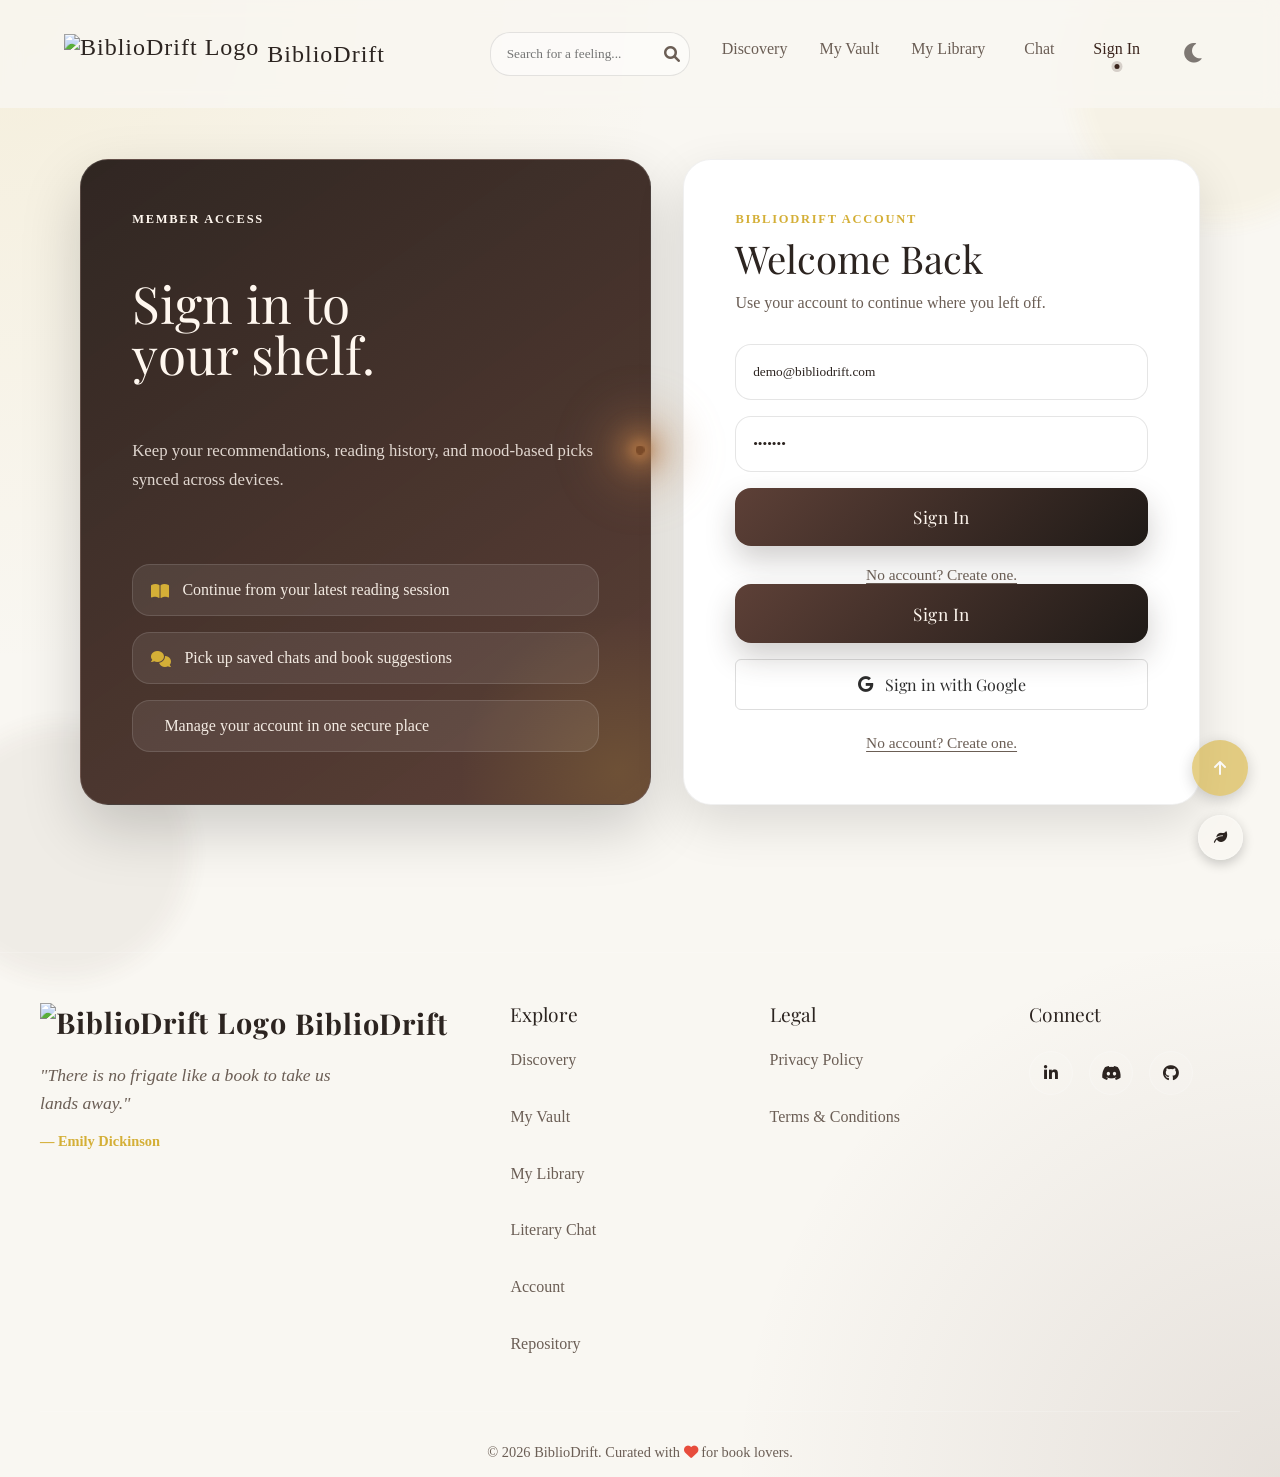
==== commit dd2d76e9: "Merge branch 'main' into cursor-glow-enhancement" ====
--- a/frontend/pages/auth.html
+++ b/frontend/pages/auth.html
@@ -14,41 +14,234 @@
     <meta name="viewport" content="width=device-width, initial-scale=1.0">
     <title>Auth | BiblioDrift</title>
     <link rel="stylesheet" href="../css/style.css">
+    <link rel="stylesheet" href="../css/pwa.css">
     <link rel="stylesheet" href="../css/style-responsive.css">
     <link href="https://fonts.googleapis.com/css2?family=Playfair+Display:wght@600&family=Georgia&display=swap"
         rel="stylesheet">
     <link rel="stylesheet" href="https://cdnjs.cloudflare.com/ajax/libs/font-awesome/6.0.0/css/all.min.css">
     <style>
+        body.auth-page {
+            background:
+                radial-gradient(circle at top left, rgba(212, 175, 55, 0.12), transparent 34%),
+                radial-gradient(circle at bottom right, rgba(93, 64, 55, 0.12), transparent 28%),
+                var(--bg-color);
+        }
+
+        body.auth-page::before,
+        body.auth-page::after {
+            content: "";
+            position: fixed;
+            inset: auto;
+            pointer-events: none;
+            z-index: 0;
+            border-radius: 50%;
+            filter: blur(10px);
+            opacity: 0.7;
+        }
+
+        body.auth-page::before {
+            width: 18rem;
+            height: 18rem;
+            top: -4rem;
+            right: -5rem;
+            background: rgba(212, 175, 55, 0.08);
+        }
+
+        body.auth-page::after {
+            width: 16rem;
+            height: 16rem;
+            bottom: -5rem;
+            left: -4rem;
+            background: rgba(93, 64, 55, 0.08);
+        }
+
+        body.auth-page main.auth-main {
+            position: relative;
+            z-index: 1;
+            max-width: none;
+            min-height: calc(100vh - 120px);
+            display: flex;
+            align-items: center;
+            justify-content: center;
+            padding: 2rem 4rem 4rem;
+        }
+
+        .auth-shell {
+            width: min(1120px, 100%);
+            display: grid;
+            grid-template-columns: minmax(0, 1.05fr) minmax(360px, 0.95fr);
+            gap: 2rem;
+            align-items: stretch;
+        }
+
+        .auth-intro {
+            position: relative;
+            overflow: hidden;
+            padding: clamp(2rem, 4vw, 3.5rem);
+            border-radius: 28px;
+            background:
+                linear-gradient(145deg, rgba(44, 36, 32, 0.92), rgba(93, 64, 55, 0.85)),
+                var(--wood-dark);
+            color: #fff7ef;
+            box-shadow: 0 24px 60px rgba(0, 0, 0, 0.18);
+            border: 1px solid rgba(255, 255, 255, 0.12);
+            display: flex;
+            flex-direction: column;
+            justify-content: space-between;
+            min-height: 100%;
+        }
+
+        .auth-intro::after {
+            content: "";
+            position: absolute;
+            inset: auto -8rem -8rem auto;
+            width: 20rem;
+            height: 20rem;
+            border-radius: 50%;
+            background: radial-gradient(circle, rgba(212, 175, 55, 0.16), transparent 70%);
+        }
+
+        .auth-eyebrow,
+        .auth-kicker {
+            letter-spacing: 0.14em;
+            text-transform: uppercase;
+            font-size: 0.78rem;
+            font-weight: 700;
+        }
+
+        .auth-intro h1 {
+            margin-top: 0.85rem;
+            max-width: 10ch;
+            font-size: clamp(2.25rem, 4vw, 4.25rem);
+            line-height: 0.98;
+        }
+
+        .auth-copy {
+            margin-top: 1.25rem;
+            max-width: 34rem;
+            font-size: 1.05rem;
+            line-height: 1.7;
+            color: rgba(255, 247, 239, 0.84);
+        }
+
+        .auth-highlights {
+            list-style: none;
+            margin-top: 2rem;
+            display: grid;
+            gap: 1rem;
+            position: relative;
+            z-index: 1;
+        }
+
+        .auth-highlights li {
+            display: flex;
+            align-items: flex-start;
+            gap: 0.85rem;
+            padding: 1rem 1.1rem;
+            border-radius: 18px;
+            background: rgba(255, 255, 255, 0.08);
+            border: 1px solid rgba(255, 255, 255, 0.12);
+            color: rgba(255, 247, 239, 0.93);
+        }
+
+        .auth-highlights i {
+            margin-top: 0.1rem;
+            color: var(--accent-gold);
+            flex-shrink: 0;
+        }
+
         .auth-container {
-            max-width: 400px;
-            margin: 8rem auto;
-            background: var(--book-bg, #fff);
-            padding: 3rem;
-            border-radius: 12px;
-            box-shadow: 0 10px 40px rgba(0, 0, 0, 0.1);
-            text-align: center;
-            border: 1px solid rgba(0, 0, 0, 0.05);
+            width: 100%;
+            max-width: none;
+            margin: 0;
+            padding: clamp(2rem, 4vw, 3.25rem);
+            border-radius: 28px;
+            text-align: left;
+            background: var(--book-bg);
+            backdrop-filter: blur(14px);
+            box-shadow: 0 18px 50px rgba(0, 0, 0, 0.12);
+            border: 1px solid rgba(0, 0, 0, 0.06);
+        }
+
+        .auth-kicker {
+            color: var(--accent-gold);
+        }
+
+        #authTitle {
+            margin-top: 0.7rem;
+            font-size: clamp(2rem, 3vw, 2.6rem);
+            line-height: 1.05;
+        }
+
+        .auth-subtitle {
+            margin-top: 0.75rem;
+            color: var(--text-muted);
+            line-height: 1.6;
+        }
+
+        #authForm {
+            margin-top: 1.75rem;
+            display: grid;
+            gap: 1rem;
+        }
+
+        #nameField {
+            display: none;
+        }
+
+        .input-group {
+            margin: 0;
         }
 
         .auth-input {
             width: 100%;
-            padding: 1rem;
-            margin-bottom: 1rem;
-            border: 1px solid #ddd;
-            border-radius: 6px;
-            font-family: 'Georgia', serif;
+            min-height: 3.5rem;
+            padding: 1rem 1.05rem;
+            border: 1px solid var(--input-border);
+            border-radius: 16px;
+            background: var(--input-bg);
+            font-family: "Georgia", serif;
+            color: var(--text-main);
+            transition: border-color 0.25s ease, box-shadow 0.25s ease, transform 0.25s ease, background-color 0.25s ease;
+        }
+
+        .auth-input::placeholder {
+            color: color-mix(in srgb, var(--text-muted) 70%, transparent);
+        }
+
+        .auth-input:focus {
+            outline: none;
+            background: var(--book-bg);
+            border-color: rgba(212, 175, 55, 0.55);
+            box-shadow: 0 0 0 4px rgba(212, 175, 55, 0.16);
+            transform: translateY(-1px);
         }
 
         .auth-btn {
             width: 100%;
-            padding: 1rem;
-            background: #2c2c2c;
-            color: #fff;
+            min-height: 3.65rem;
+            padding: 1rem 1.2rem;
             border: none;
-            border-radius: 6px;
+            border-radius: 16px;
             cursor: pointer;
+            background: linear-gradient(135deg, var(--wood-dark), #1f1a17);
+            color: #fff7ef;
             font-family: 'Playfair Display', serif;
-            font-size: 1.1rem;
+            font-size: 1.08rem;
+            letter-spacing: 0.03em;
+            box-shadow: 0 14px 30px rgba(44, 36, 32, 0.22);
+            transition: transform 0.2s ease, box-shadow 0.2s ease, filter 0.2s ease;
+        }
+
+        .auth-btn:hover {
+            transform: translateY(-1px);
+            box-shadow: 0 18px 34px rgba(44, 36, 32, 0.28);
+            filter: brightness(1.04);
+        }
+
+        .auth-footer {
+            margin-top: 1.25rem;
+            text-align: center;
         }
 
         .google-auth-btn {
@@ -69,16 +262,46 @@
         }
 
         .toggle-link {
-            display: block;
-            margin-top: 1.5rem;
-            color: #666;
-            font-size: 0.9rem;
+            display: inline-flex;
+            color: var(--text-muted);
+            font-size: 0.96rem;
             cursor: pointer;
             text-decoration: underline;
-        }
-
-        #nameField {
-            display: none;
+            text-underline-offset: 0.2em;
+        }
+
+        @media (max-width: 900px) {
+            body.auth-page main.auth-main {
+                padding: 1.5rem 1rem 2.5rem;
+            }
+
+            .auth-shell {
+                grid-template-columns: 1fr;
+            }
+
+            .auth-intro {
+                order: 2;
+                min-height: auto;
+            }
+
+            .auth-container {
+                order: 1;
+            }
+        }
+
+        @media (max-width: 560px) {
+            body.auth-page main.auth-main {
+                padding-inline: 0.75rem;
+            }
+
+            .auth-intro,
+            .auth-container {
+                border-radius: 22px;
+            }
+
+            .auth-highlights li {
+                padding: 0.9rem 0.95rem;
+            }
         }
     </style>
     <link rel="icon" href="../assets/images/biblioDrift_favicon.png" type="image/png">
@@ -91,85 +314,101 @@
     <link rel="apple-touch-icon" href="../assets/images/biblioDrift_favicon.png">
 </head>
 
-<body>
-    <header>
-        <a href="index.html" class="logo">
-            <img style="height: 40px" src="../assets/images/biblioDrift_favicon.png" alt="BiblioDrift Logo"> BiblioDrift
-        </a>
-        <div class="header-controls">
-            <div class="search-bar">
-                <input type="text" id="searchInput" class="search-input" placeholder="Search for a feeling...">
-                <i class="fa-solid fa-search search-icon"></i>
-            </div>
-            <nav class="nav-links">
-                <div class="tooltip">
-                    <a href="index.html">Discovery</a>
-                    <span class="tooltip-text"><i class="fa-solid fa-wand-magic-sparkles"></i> Explore books</span>
-                </div>
-                <div class="tooltip">
-             <a href="vault.html">My Vault</a>
-            <span class="tooltip-text"><i class="fa-solid fa-vault"></i> My Vault</span>
-            </div>
-                <div class="tooltip">
-                    <a href="library.html">My Library</a>
-                    <span class="tooltip-text"><i class="fa-solid fa-book"></i> My Library</span>
-                </div>
-                <div class="tooltip">
-                    <a href="chat.html">Chat</a>
-                    <span class="tooltip-text"><i class="fa-solid fa-comments"></i> Chat</span>
-                </div>
-                <div class="tooltip">
-                    <a href="auth.html" class="active" id="navAuthLink">Sign In</a>
-                    <span class="tooltip-text" id="navAuthTooltip"><i class="fa-solid fa-key"></i> Access account</span>
-                </div>
-            </nav>
-            <button id="themeToggle" class="btn-icon" title="Toggle Theme">
-                <i class="fa-solid fa-moon"></i>
-            </button>
+<body class="auth-page">
+      <header>
+    <a href="index.html" class="logo">
+      <img style="height: 40px" src="../assets/images/biblioDrift_favicon.png" alt="BiblioDrift Logo"> BiblioDrift
+    </a>
+    <div class="header-controls">
+      <div class="search-bar">
+        <input type="text" id="searchInput" class="search-input" placeholder="Search for a feeling...">
+        <i class="fa-solid fa-search search-icon" id="searchIcon"></i>
+      </div>
+      <nav class="nav-links">
+        <div class="tooltip">
+          <a href="index.html" >Discovery</a>
+          <span class="tooltip-text"><i class="fa-solid fa-wand-magic-sparkles"></i> Explore books</span>
         </div>
-    </header>
-
-    <main>
-        <!-- 
-            =============================================================
-            Authentication Container Area
-            =============================================================
-            This container encapsulates the core authentication workflow 
-            for the application. 
-            
-            By default, it renders the 'Sign In' view, but dynamically 
-            toggles to 'Registration' mode based on user interaction with 
-            the 'toggleText' link below.
-
-            Features:
-            - Fully responsive design via 'auth-container' class.
-            - JavaScript intercepts submission via 'handleAuth(event)'.
-            - Name field is hidden by default and only shown during sign up.
-            =============================================================
-        -->
-        <div class="auth-container">
-            
-            <!-- Dynamic Form Header -->
-            <h2 id="authTitle" style="font-family: 'Playfair Display'; margin-bottom: 2rem;">
-                Welcome Back
-            </h2>
-            
-            <!-- Authentication Form: Handles both Sign In and Registration dynamically -->
-            <form id="authForm" onsubmit="handleAuth(event)">
-                
-                <!-- Registration Specific Field (Hidden during Sign In) -->
-                <div id="nameField">
-                    <input type="text" id="username" class="auth-input" placeholder="Full Name" autocomplete="name">
+        <div class="tooltip">
+          <a href="vault.html" >My Vault</a>
+          <span class="tooltip-text"><i class="fa-solid fa-vault"></i> My Vault</span>
+        </div>
+        <div class="tooltip">
+          <a href="library.html" >My Library</a>
+          <span class="tooltip-text"><i class="fa-solid fa-book"></i> My Library</span>
+        </div>
+        <div class="tooltip">
+          <a href="chat.html" >Chat</a>
+          <span class="tooltip-text"><i class="fa-solid fa-comments"></i> Chat</span>
+        </div>
+        <!-- DYNAMIC AUTH LINK -->
+        <div class="tooltip">
+          <a href="auth.html" id="navAuthLink" class="active">Sign In</a>
+          <span class="tooltip-text" id="navAuthTooltip"><i class="fa-solid fa-key"></i> Access account</span>
+        </div>
+      </nav>
+      <button id="themeToggle" class="btn-icon" title="Toggle Theme">
+        <i class="fa-solid fa-moon"></i>
+      </button>
+    </div>
+  </header>
+
+    <main class="auth-main">
+        <section class="auth-shell">
+            <aside class="auth-intro" aria-label="Authentication benefits">
+                <p class="auth-eyebrow">Member access</p>
+                <h1>Sign in to your shelf.</h1>
+                <p class="auth-copy">
+                    Keep your recommendations, reading history, and mood-based picks synced across devices.
+                </p>
+                <ul class="auth-highlights">
+                    <li><i class="fa-solid fa-book-open"></i> Continue from your latest reading session</li>
+                    <li><i class="fa-solid fa-comments"></i> Pick up saved chats and book suggestions</li>
+                    <li><i class="fa-solid fa-shield-heart"></i> Manage your account in one secure place</li>
+                </ul>
+            </aside>
+
+            <div class="auth-container">
+                <p class="auth-kicker">BiblioDrift account</p>
+                <h2 id="authTitle">Welcome Back</h2>
+                <p class="auth-subtitle">Use your account to continue where you left off.</p>
+
+                <form id="authForm" data-mode="login" onsubmit="handleAuth(event)">
+                    <div id="nameField">
+                        <input type="text" id="username" class="auth-input" placeholder="Full Name" autocomplete="name">
+                    </div>
+
+                    <div class="input-group">
+                        <input type="email" id="email" class="auth-input" placeholder="Email Address" value="demo@bibliodrift.com" required autocomplete="email">
+                    </div>
+
+                    <div class="input-group">
+                        <input type="password" id="password" class="auth-input" placeholder="Password" value="demo123" required autocomplete="current-password">
+                    </div>
+
+                    <button type="submit" id="submitBtn" class="auth-btn">
+                        Sign In
+                    </button>
+                </form>
+
+                <div class="auth-footer">
+                    <span id="toggleText" class="toggle-link">
+                        No account? Create one.
+                    </span>
                 </div>
                 
-                <!-- Standard Credentials -->
-                <div class="input-group" style="margin-bottom: 1rem;">
-                    <input type="email" id="email" class="auth-input" placeholder="Email Address" value="demo@bibliodrift.com" required autocomplete="email">
-                </div>
-                
-                <div class="input-group" style="margin-bottom: 1rem;">
-                    <input type="password" id="password" class="auth-input" placeholder="Password" value="demo123" required autocomplete="current-password">
-                </div>
+                <!-- 
+                    =============================================================
+                    SECURITY COMPLIANCE: CSRF TOKEN FIELD
+                    =============================================================
+                    This hidden input is dynamically populated with a one-time 
+                    security token provided by the backend. It protects against
+                    Cross-Site Request Forgery attacks by ensuring that the 
+                    form submission originated from this specific application 
+                    instance.
+                    =============================================================
+                -->
+                <input type="hidden" id="csrf_token" name="csrf_token" value="">
                 
                 <!-- Primary Action Button -->
                 <button type="submit" id="submitBtn" class="auth-btn">
@@ -188,9 +427,60 @@
                     No account? Create one.
                 </span>
             </div>
-            
+        </section>
+    </main>
+
+  <!-- Back to Top Button -->
+  <button id="backToTop" class="btn-icon back-to-top" title="Back to Top" onclick="window.scrollTo({top: 0, behavior: 'smooth'});">
+    <i class="fa-solid fa-arrow-up"></i>
+  </button>
+
+  <!-- Ambient Sanctuary UI -->
+  <div class="ambient-sanctuary">
+    <button id="ambientToggle" title="Ambient Sanctuary" aria-expanded="false" aria-controls="ambientPanel">
+      <i class="fa-solid fa-leaf"></i>
+    </button>
+    <div id="ambientPanel" class="ambient-panel">
+      <h3 style="color: var(--text-main) !important;">Ambient Sanctuary</h3>
+      <div class="ambient-option">
+        <span style="color: var(--text-main) !important;"><i class="fa-solid fa-cloud-rain"></i> Rainy Evening</span>
+        <label class="switch">
+          <input type="checkbox" id="rainToggle">
+          <span class="slider"></span>
+        </label>
+      </div>
+      <div class="ambient-option">
+        <span style="color: var(--text-main) !important;"><i class="fa-solid fa-fire"></i> Cozy Fireplace</span>
+        <label class="switch">
+          <input type="checkbox" id="fireToggle">
+          <span class="slider"></span>
+        </label>
+      </div>
+      <div class="ambient-option">
+        <span style="color: var(--text-main) !important;"><i class="fa-solid fa-water"></i> Calm Ocean Waves</span>
+        <label class="switch">
+          <input type="checkbox" id="oceanToggle">
+          <span class="slider"></span>
+        </label>
+      </div>
+      <div class="ambient-option">
+        <span style="color: var(--text-main) !important;"><i class="fa-solid fa-bolt"></i> Stormy Rain</span>
+        <label class="switch">
+          <input type="checkbox" id="stormToggle">
+          <span class="slider"></span>
+        </label>
+      </div>
+      <div class="volume-control">
+        <label for="ambientVolume" style="color: var(--text-main) !important;"><i class="fa-solid fa-volume-high"></i> Volume</label>
+        <div class="range-wrap">
+          <div class="range-track" aria-hidden="true"></div>
+          <div class="range-fill" aria-hidden="true"></div>
+          <input type="range" id="ambientVolume" min="0" max="1" step="0.1" value="0.5" style="width: 100%;">
         </div>
-    </main>
+      </div>
+    </div>
+  </div>
+
 
     <script src="../js/config.js"></script>
     <script src="../js/footer.js"></script>
@@ -238,6 +528,45 @@
         }
     </script>
     <script src="../js/pwa.js"></script>
+    <script>
+        /**
+         * ==============================================================================
+         * CSRF INITIALIZATION LOGIC
+         * ==============================================================================
+         * On document load, we query the backend's CSRF endpoint to retrieve a 
+         * fresh security token. This token is then stored in the hidden form 
+         * field and utilized in the 'handleAuth' submission headers.
+         * ==============================================================================
+         */
+        document.addEventListener('DOMContentLoaded', async () => {
+            try {
+                // We use MOOD_API_BASE from config.js
+                const response = await fetch(`${MOOD_API_BASE}/csrf-token`, {
+                    method: 'GET',
+                    credentials: 'include'
+                });
+                
+                if (response.ok) {
+                    const result = await response.json();
+                    const token = result.data?.csrf_token;
+                    
+                    if (token) {
+                        const csrfInput = document.getElementById('csrf_token');
+                        if (csrfInput) {
+                            csrfInput.value = token;
+                            if (window.IS_DEV) console.log('[Security] CSRF Token initialized successfully.');
+                        }
+                    }
+                } else {
+                    console.error('[Security] Failed to fetch CSRF token from backend.');
+                }
+            } catch (error) {
+                console.error('[Security] Network error while fetching security token:', error);
+            }
+        });
+    </script>
+    <script src="../js/theme-manager.js"></script>
+  <script src="../js/ambient.js"></script>
 </body>
 
 </html>
--- a/frontend/css/style.css
+++ b/frontend/css/style.css
@@ -1,13 +1,4 @@
 :root {
-    /* Fix: WCAG AA Contrast Floor - Issue #534 */
-.glass-panel,
-.book-tooltip,
-.book-detail-modal,
-[class*="glass"] {
-    background: rgba(0, 0, 0, 0.45) !important;
-    backdrop-filter: blur(12px);
-    -webkit-backdrop-filter: blur(12px);
-}
     /* Day Theme (Default) */
     --bg-color: #f9f7f2;
     --header-bg: rgba(249, 247, 242, 0.8);
@@ -19,10 +10,21 @@
     --glass-bg: rgba(255, 255, 255, 0.1);
     --glass-border: rgba(255, 255, 255, 0.2);
     --shadow-soft: 0 10px 30px rgba(0, 0, 0, 0.05);
+    --shadow-panel: 0 18px 45px rgba(44, 36, 32, 0.12);
     --input-bg: rgba(255, 255, 255, 0.5);
     --input-border: rgba(0, 0, 0, 0.1);
     --book-bg: #fff;
     --paper-color: #fffdf9;
+    --nav-active-color: #3a241c;
+    --nav-active-ring: rgba(58, 36, 28, 0.18);
+    --surface-panel: rgba(255, 255, 255, 0.72);
+    --surface-elevated: rgba(255, 255, 255, 0.92);
+    --surface-soft: rgba(255, 255, 255, 0.58);
+    --control-border: rgba(93, 64, 55, 0.14);
+    --control-focus-ring: rgba(212, 175, 55, 0.24);
+    --control-hover: rgba(255, 255, 255, 0.96);
+    --radius-panel: 24px;
+    --radius-control: 18px;
 
     /* Vibe Colors */
     --vibe-mystery: #78909c;
@@ -32,9 +34,6 @@
     /* Dimensions */
     --book-width: 160px;
     --book-height: 240px;
-    --book-thick: 40px;
-}
-
 
     --book-thick: 40px;
 }
@@ -61,10 +60,19 @@
     --glass-bg: rgba(0, 0, 0, 0.3);
     --glass-border: rgba(255, 255, 255, 0.05);
     --shadow-soft: 0 10px 40px rgba(0, 0, 0, 0.4);
+    --shadow-panel: 0 18px 45px rgba(0, 0, 0, 0.45);
     --input-bg: rgba(0, 0, 0, 0.2);
     --input-border: rgba(255, 255, 255, 0.1);
     --book-bg: #2c2420;
     --paper-color: #e0d5cb;
+    --nav-active-color: #fff2df;
+    --nav-active-ring: rgba(255, 242, 223, 0.22);
+    --surface-panel: rgba(19, 16, 14, 0.74);
+    --surface-elevated: rgba(34, 28, 25, 0.92);
+    --surface-soft: rgba(255, 255, 255, 0.06);
+    --control-border: rgba(255, 255, 255, 0.1);
+    --control-focus-ring: rgba(252, 203, 78, 0.24);
+    --control-hover: rgba(255, 255, 255, 0.1);
 }
 
 * {
@@ -85,7 +93,13 @@
     /* Classic serif for books */
     overflow-x: hidden;
     min-height: 100vh;
+    display: flex;
+    flex-direction: column;
     transition: background-color 0.4s ease, color 0.4s ease, border-color 0.4s ease, box-shadow 0.4s ease;
+}
+
+main {
+    flex: 1;
 }
 
 /* Explicit night-mode overrides — bulletproof fallback */
@@ -111,43 +125,6 @@
 /* Global Wooden Scrollbar Styling */
 ::-webkit-scrollbar {
     width: 12px;
-}
-
-/* --- Mood Theme Integration ---
-   Maps the dynamic --theme-* variables set by theme-manager.js 
-   to the project's functional CSS variables.
-*/
-[data-theme="rainy"], 
-[data-theme="cozy"], 
-[data-theme="dark-academia"], 
-[data-theme="ocean"], 
-[data-theme="indian-authors"] {
-    --bg-color: var(--theme-bg) !important;
-    --text-main: var(--theme-text) !important;
-    --text-muted: var(--theme-text-muted) !important;
-    --accent-gold: var(--theme-accent) !important;
-    --input-bg: var(--theme-pill-bg) !important;
-    --input-border: var(--theme-border) !important;
-    --book-bg: var(--theme-surface) !important;
-    --header-bg: var(--theme-bg) !important; /* Unified header bg for mood themes */
-}
-
-/* Ensure body transitions smoothly between mood themes */
-[data-theme="rainy"] body,
-[data-theme="cozy"] body,
-[data-theme="dark-academia"] body,
-[data-theme="ocean"] body,
-[data-theme="indian-authors"] body {
-    background-color: var(--bg-color) !important;
-    color: var(--text-main) !important;
-}
-
-[data-theme="rainy"] .curated-section h2,
-[data-theme="cozy"] .curated-section h2,
-[data-theme="dark-academia"] .curated-section h2,
-[data-theme="ocean"] .curated-section h2,
-[data-theme="indian-authors"] .curated-section h2 {
-    color: var(--accent-gold);
 }
 
 ::-webkit-scrollbar-track {
@@ -239,16 +216,52 @@
     gap: 0.5rem;
 }
 
+.nav-links {
+    display: flex;
+    align-items: center;
+    gap: 2rem;
+}
+
 .nav-links a {
     text-decoration: none;
     color: var(--text-muted);
-    margin-left: 2rem;
-    transition: color 0.3s ease;
+    position: relative;
+    display: inline-flex;
+    align-items: center;
+    justify-content: center;
+    min-height: 30px;
+    padding-bottom: 10px;
+    transition: color 0.25s ease;
 }
 
 .nav-links a:hover,
 .nav-links a.active {
-    color: var(--text-main);
+    color: var(--nav-active-color);
+}
+
+.nav-links a::after {
+    content: "";
+    position: absolute;
+    left: 50%;
+    bottom: 0;
+    width: 5px;
+    height: 5px;
+    border-radius: 50%;
+    background: var(--nav-active-color);
+    box-shadow: 0 0 0 3px var(--nav-active-ring);
+    opacity: 0;
+    transform: translateX(-50%) scale(0.35);
+    transition: opacity 0.22s ease, transform 0.22s ease;
+}
+
+.nav-links a:hover::after {
+    opacity: 0.45;
+    transform: translateX(-50%) scale(0.75);
+}
+
+.nav-links a.active::after {
+    opacity: 1;
+    transform: translateX(-50%) scale(1);
 }
 
 /* === ANIMATED HOVER TOOLTIPS FOR NAVIGATION (NEW) === */
@@ -258,48 +271,19 @@
 }
 
 .tooltip-text {
-    position: absolute;
-    left: 50%;
-    bottom: calc(100% + 8px);
-    transform: translateX(-50%) scale(0.95) translateY(6px);
-    padding: 10px 14px;
-    background: #fffaf3;
-    color: #2b2b2b;
-    font-size: 13px;
-    font-weight: 500;
-    white-space: nowrap;
-    border-radius: 10px;
-    box-shadow: 0 8px 20px rgba(0, 0, 0, 0.15);
-    border: 1px solid rgba(0, 0, 0, 0.08);
-    opacity: 0;
-    visibility: hidden;
-    pointer-events: none;
-    transition: all 0.25s ease;
-    z-index: 9999;
+    display: none;
 }
 
 .tooltip-text::after {
-    content: "";
-    position: absolute;
-    top: 100%;
-    left: 50%;
-    transform: translateX(-50%) rotate(45deg);
-    width: 12px;
-    height: 12px;
-    background: #fffaf3;
-    border-left: 1px solid rgba(0, 0, 0, 0.08);
-    border-bottom: 1px solid rgba(0, 0, 0, 0.08);
+    display: none;
 }
 
 .tooltip:hover .tooltip-text {
-    opacity: 1;
-    visibility: visible;
-    transform: translateX(-40%) scale(1) translateY(0);
+    display: none;
 }
 
 .tooltip-text i {
-    margin-right: 5px;
-    color: var(--accent-gold);
+    display: none;
 }
 
 main {
@@ -355,15 +339,11 @@
 }
 
 .section-header {
-    margin-: 0 1rem 0.5rem 1rem;
     margin: 0 1rem 0.5rem 1rem;
     display: flex;
     justify-content: space-between;
     align-items: baseline;
     flex-wrap: wrap;
-    gap: 1rem
-    justify-content: space-between;
-    align-items: baseline;
     gap: 1rem;
 }
 
@@ -2589,9 +2569,11 @@
     left: 0;
     right: 0;
     bottom: 0;
-    background: rgba(0, 0, 0, 0.6);
-    backdrop-filter: blur(8px);
-    -webkit-backdrop-filter: blur(8px);
+    background:
+        radial-gradient(circle at top, rgba(212, 175, 55, 0.12), transparent 38%),
+        rgba(0, 0, 0, 0.62);
+    -webkit-backdrop-filter: blur(12px);
+    backdrop-filter: blur(12px);
     display: flex;
     justify-content: center;
     align-items: center;
@@ -2608,13 +2590,14 @@
 }
 
 .book-detail-content {
-    background: var(--bg-color);
-    border-radius: 24px;
+    background: linear-gradient(180deg, var(--surface-elevated), var(--surface-panel));
+    border-radius: var(--radius-panel);
     max-width: 900px;
     width: 100%;
     max-height: 90vh;
     overflow-y: auto;
-    box-shadow: 0 30px 80px rgba(0, 0, 0, 0.3);
+    box-shadow: var(--shadow-panel);
+    border: 1px solid var(--glass-border);
     transform: translateY(30px) scale(0.95);
     transition: all 0.4s cubic-bezier(0.23, 1, 0.32, 1);
     position: relative;
@@ -2657,6 +2640,14 @@
     padding: 2.5rem;
 }
 
+.book-expanded-layout {
+    display: grid;
+    grid-template-columns: minmax(280px, 320px) minmax(0, 1fr);
+    gap: 1.5rem;
+    align-items: start;
+    padding: 1.25rem;
+}
+
 .book-cover-section {
     position: relative;
 }
@@ -2966,6 +2957,97 @@
     }
 
     .spine-author {
+    .ai-insight-box,
+    .purchase-links-box,
+    .price-tracker-section,
+    .reading-progress-tracker,
+    .book-reviews-section,
+    .shelf-selection-row {
+        background: var(--surface-soft);
+        border: 1px solid var(--glass-border);
+        border-radius: 20px;
+        padding: 1rem 1.1rem;
+        box-shadow: 0 10px 24px rgba(0, 0, 0, 0.05);
+    }
+    .ai-insight-box {
+        position: relative;
+        overflow: hidden;
+        margin-top: 0.25rem;
+    }
+    .ai-insight-box::before {
+        content: "";
+        position: absolute;
+        inset: 0;
+        border-radius: inherit;
+        background: linear-gradient(135deg, rgba(212, 175, 55, 0.08), transparent 45%);
+        pointer-events: none;
+    }
+    .ai-header,
+    .purchase-header,
+    .price-tracker-header,
+    .progress-tracker-header {
+        display: inline-flex;
+        align-items: center;
+        gap: 0.6rem;
+        margin-bottom: 0.85rem;
+        padding: 0.35rem 0.8rem;
+        border-radius: 999px;
+        background: rgba(212, 175, 55, 0.12);
+        color: var(--accent-gold);
+        font-size: 0.85rem;
+        font-weight: 700;
+        letter-spacing: 0.03em;
+    }
+    .purchase-links-container {
+        display: flex;
+        flex-wrap: wrap;
+        gap: 0.5rem;
+    }
+    .purchase-links-container a,
+    .purchase-link-btn {
+        border-radius: 999px !important;
+        transition: transform 0.2s ease, box-shadow 0.2s ease, opacity 0.2s ease;
+    }
+    .purchase-links-container a:hover,
+    .purchase-link-btn:hover {
+        transform: translateY(-2px);
+        box-shadow: 0 8px 18px rgba(0, 0, 0, 0.12);
+    }
+    .price-tracker-section {
+        padding-top: 1rem;
+    }
+    .price-tracker-section input[type="number"] {
+        width: 100%;
+        padding: 0.75rem 0.95rem 0.75rem 2rem;
+        border-radius: 14px;
+        border: 1px solid var(--control-border);
+        background: var(--control-hover);
+        color: var(--text-main);
+        transition: border-color 0.2s ease, box-shadow 0.2s ease, background-color 0.2s ease;
+    }
+    .price-tracker-section input[type="number"]:focus {
+        outline: none;
+        border-color: var(--accent-gold);
+        box-shadow: 0 0 0 4px var(--control-focus-ring);
+    }
+    .price-tracker-section button,
+    .progress-save-btn,
+    .progress-mode-btn {
+        border-radius: 999px;
+    }
+    .shelf-selection-row {
+        gap: 0.65rem;
+        align-items: stretch;
+        position: relative;
+    }
+    .library-select-label {
+        font-family: "Georgia", serif;
+        font-size: 0.9rem;
+        color: var(--text-muted);
+        font-weight: 700;
+        text-transform: uppercase;
+        letter-spacing: 0.04em;
+    }
         display: none;
     }
 
@@ -3916,59 +3998,52 @@
 .book-info-panel {
     flex: 1;
     max-width: 550px;
-    background: rgba(255, 255, 255, 0.95);
-    backdrop-filter: blur(10px);
-    padding: 2rem;
-    border-radius: 4px;
-    /* Paper-like corner */
-    box-shadow:
-        0 1px 1px rgba(0, 0, 0, 0.15),
-        0 8px 0 -4px #f5f5f5,
-        0 8px 2px -3px rgba(0, 0, 0, 0.15),
-        0 16px 0 -8px #ebebeb,
-        0 16px 2px -7px rgba(0, 0, 0, 0.1);
-    /* Paper stack effect */
+    background: var(--surface-elevated);
+    -webkit-backdrop-filter: blur(14px);
+    backdrop-filter: blur(14px);
+    padding: 1.75rem;
+    border-radius: var(--radius-panel);
+    box-shadow: var(--shadow-panel);
     display: flex;
     flex-direction: column;
-    gap: 1.5rem;
+    gap: 1.25rem;
     height: auto;
     max-height: 90vh;
     overflow-y: auto;
-    /* Allow scrolling for long content */
     position: relative;
     pointer-events: auto;
-    border: 1px solid rgba(0, 0, 0, 0.05);
+    border: 1px solid var(--glass-border);
 }
 
 .book-header {
-    border-bottom: 2px solid var(--accent-gold);
-    padding: 1rem 0 1.5rem 0;
-    margin-top: 1rem;
-    /* Space for close button */
+    border-bottom: 1px solid rgba(212, 175, 55, 0.28);
+    padding: 0.25rem 0 1rem 0;
+    margin-top: 0.5rem;
 }
 
 .book-info-panel .book-title-large {
     font-family: 'Playfair Display', serif;
-    font-size: 2.8rem;
-    color: #2c2420;
-    line-height: 1.1;
-    margin-bottom: 0.8rem;
+    font-size: clamp(2.15rem, 4vw, 2.8rem);
+    color: var(--text-main);
+    line-height: 1.08;
+    margin-bottom: 0.5rem;
 }
 
 .book-info-panel .book-author-large {
-    font-size: 1.4rem;
-    color: #6b5e55;
+    font-size: 1.15rem;
+    color: var(--text-muted);
     font-style: italic;
     font-family: 'Georgia', serif;
 }
 
 .book-stats-row {
-    display: flex;
-    justify-content: space-between;
-    background: #f9f7f2;
-    padding: 1.2rem;
-    border-radius: 8px;
-    border: 1px solid #e0dfdc;
+    display: grid;
+    grid-template-columns: repeat(2, minmax(0, 1fr));
+    gap: 1rem;
+    background: var(--surface-soft);
+    padding: 1rem 1.1rem;
+    border-radius: 18px;
+    border: 1px solid var(--glass-border);
 }
 
 .stat-item {
@@ -4011,22 +4086,29 @@
 
 .book-actions-section {
     margin-top: auto;
-    padding-top: 1.5rem;
-    border-top: 1px solid #e0dfdc;
+    padding-top: 1.25rem;
+    border-top: 1px solid var(--glass-border);
     display: flex;
     flex-wrap: wrap;
-    /* Prevent crowding */
-    gap: 0.8rem;
-    align-items: center;
+    gap: 1rem;
+    align-items: center;
+}
+
+.library-actions-group {
+    display: flex;
+    flex-wrap: wrap;
+    gap: 0.75rem;
+    width: 100%;
 }
 
 .action-btn-primary {
     flex: 1;
-    padding: 0.6rem 1.2rem;
+    min-height: 42px;
+    padding: 0.7rem 1.05rem;
     font-size: 0.85rem;
-    font-weight: 500;
+    font-weight: 600;
     text-transform: none;
-    letter-spacing: 0.5px;
+    letter-spacing: 0.2px;
     transition: all 0.3s ease;
     display: flex;
     align-items: center;
@@ -4034,6 +4116,7 @@
     gap: 0.5rem;
     cursor: pointer;
     border: none;
+    border-radius: 999px;
 }
 
 .add-to-library {
@@ -4047,6 +4130,26 @@
     background-color: #3e2b25;
     transform: translateY(-2px);
     box-shadow: 0 5px 15px rgba(93, 64, 55, 0.3);
+}
+
+.book-actions-section .action-btn-secondary,
+.book-actions-section .btn-preview,
+.book-actions-section .library-share-btn {
+    min-height: 42px;
+    padding: 0.7rem 1rem;
+    border-radius: 999px;
+    border: 1px solid var(--glass-border);
+    background: var(--surface-soft);
+    color: var(--text-main);
+    box-shadow: none;
+}
+
+.book-actions-section .action-btn-secondary:hover,
+.book-actions-section .btn-preview:hover,
+.book-actions-section .library-share-btn:hover {
+    background: var(--control-hover);
+    transform: translateY(-1px);
+    border-color: var(--accent-gold);
 }
 
 .mark-read {
@@ -4380,6 +4483,11 @@
     justify-content: center;
     gap: 1.2rem;
     flex-wrap: wrap;
+    padding: 1rem;
+    background: var(--surface-panel);
+    border: 1px solid var(--glass-border);
+    border-radius: 24px;
+    box-shadow: var(--shadow-panel);
 }
 
 /* Glass dropdown cards */
@@ -4387,14 +4495,17 @@
     display: flex;
     align-items: center;
     gap: 0.6rem;
-
-    background: var(--glass-bg);
-    backdrop-filter: blur(12px);
-
-    border: 1px solid var(--glass-border);
-    border-radius: 14px;
-
-    padding: 10px 16px;
+    position: relative;
+    min-width: 220px;
+
+    background: var(--surface-soft);
+    -webkit-backdrop-filter: blur(16px);
+    backdrop-filter: blur(16px);
+
+    border: 1px solid var(--control-border);
+    border-radius: var(--radius-control);
+
+    padding: 0.85rem 1rem;
 
     box-shadow: var(--shadow-soft);
     transition: all 0.3s ease;
@@ -4402,9 +4513,14 @@
 
 /* Hover = premium lift */
 .filter-group:hover {
-    transform: translateY(-3px) scale(1.02);
+    transform: translateY(-2px);
     border-color: var(--accent-gold);
-    box-shadow: 0 12px 30px rgba(0, 0, 0, 0.15);
+    box-shadow: 0 16px 32px rgba(0, 0, 0, 0.12);
+}
+
+.filter-group:focus-within {
+    border-color: var(--accent-gold);
+    box-shadow: 0 0 0 4px var(--control-focus-ring), var(--shadow-soft);
 }
 
 /* Icons glow */
@@ -4420,6 +4536,8 @@
 
 /* Select styling */
 .sort-select {
+    -webkit-appearance: none;
+    appearance: none;
     background: transparent;
     border: none;
     outline: none;
@@ -4429,11 +4547,23 @@
     color: var(--text-main);
 
     cursor: pointer;
+    width: 100%;
+    padding-right: 1.5rem;
 }
 
 /* Fancy focus */
 .sort-select:focus {
     color: var(--accent-gold);
+}
+
+.filter-group::after {
+    content: "\f078";
+    font-family: "Font Awesome 6 Free";
+    font-weight: 900;
+    color: var(--accent-gold);
+    font-size: 0.75rem;
+    pointer-events: none;
+    margin-left: auto;
 }
 
 .logo img {
@@ -4481,28 +4611,44 @@
 
 .library-select-label {
     font-family: "Georgia", serif;
-    font-size: 1rem;
-    color: var(--wood-dark);
+    font-size: 0.9rem;
+    color: var(--text-muted);
     font-weight: 700;
+    text-transform: uppercase;
+    letter-spacing: 0.04em;
 }
 
 .library-shelf-select {
-    padding: 0 12px;
-    border-radius: 17px;
-    font-size: 0.9rem;
-    height: 40px;
+    -webkit-appearance: none;
+    appearance: none;
+    padding: 0 2.2rem 0 1rem;
+    border-radius: 16px;
+    font-size: 0.95rem;
+    height: 44px;
     width: 100%;
-    max-width: 300px;
-    border: 1px solid var(--wood-light);
-    background: #fff;
+    max-width: none;
+    border: 1px solid var(--control-border);
+    background: linear-gradient(180deg, var(--control-hover), var(--surface-panel));
     color: var(--text-main);
     cursor: pointer;
-    box-shadow: inset 0 1px 3px rgba(0,0,0,0.1);
+    box-shadow: inset 0 1px 0 rgba(255, 255, 255, 0.35);
+    transition: border-color 0.2s ease, box-shadow 0.2s ease, transform 0.2s ease, background-color 0.2s ease;
+}
+
+.library-shelf-select:focus {
+    outline: none;
+    border-color: var(--accent-gold);
+    box-shadow: 0 0 0 4px var(--control-focus-ring);
+}
+
+.library-shelf-select:hover {
+    border-color: var(--accent-gold);
+    transform: translateY(-1px);
 }
 
 .library-remove-btn {
-    background: linear-gradient(135deg, #ff4d4d, #e60000);
-    color: white;
+    background: linear-gradient(135deg, rgba(93, 64, 55, 0.98), rgba(122, 90, 77, 0.98));
+    color: #fff8f1;
     padding: 0 20px;
     font-size: 0.8rem;
     font-weight: 600;
@@ -4515,19 +4661,19 @@
     border: none;
     cursor: pointer;
     transition: all 0.2s ease;
-    box-shadow: 0 4px 12px rgba(255, 77, 77, 0.3);
+    box-shadow: 0 8px 20px rgba(93, 64, 55, 0.22);
 }
 
 .library-remove-btn:hover {
-    background-color: #ff3333;
+    background: linear-gradient(135deg, rgba(77, 54, 47, 0.98), rgba(109, 80, 69, 0.98));
     transform: translateY(-1px);
-    box-shadow: 0 4px 12px rgba(255, 77, 77, 0.3);
+    box-shadow: 0 10px 22px rgba(93, 64, 55, 0.28);
 }
 
 .library-share-btn {
     margin-left: 10px;
     border: 1px solid var(--glass-border);
-    background-color: transparent;
+    background: var(--surface-soft);
     color: var(--text-main);
     padding: 0.3rem 0.6rem;
     border-radius: 20px;
@@ -5180,70 +5326,6 @@
 input:checked+.slider:before {
     transform: translateX(14px);
 }
-html[data-theme="night"] .glass-overlay,
-body.night-mode .glass-overlay,
-[data-theme="night"] .glass-overlay {
-    background-color: #1e140c !important;
-    border: 1px solid rgba(255, 255, 255, 0.1) !important;
-}
-
-html[data-theme="night"] .tooltip-title,
-body.night-mode .tooltip-title {
-    color: #ffffff !important;
-}
-
-html[data-theme="night"] .tooltip-author,
-body.night-mode .tooltip-author {
-    color: #cccccc !important;
-}
-
-
-.footer-logo {
-  height: 40px;
-  width: auto;
-}
-
-.logo {
-  display: flex;
-  align-items: center;
-  gap: 0.6rem;
-  font-size: 1.3rem;
-  font-weight: bold;
-}
-
-.main-footer {
- 
-  padding: 4rem 2rem 1rem;
-}
-
-.footer-container {
-  display: grid;
-  grid-template-columns: repeat(auto-fit, minmax(220px, 1fr));
-  gap: 2rem;
-}
-
-.footer-container a {
- 
-  text-decoration: none;
-  transition: color 0.3s ease;
-}
-
-
-
-.social-icons {
-  display: flex;
-  gap: 1rem;
-}
-
-.footer-bottom {
-  text-align: center;
-  margin-top: 3rem;
-  padding-top: 1rem;
-  border-top: 1px solid #374151;
-}
-
-
-
 html, body {
   cursor: url("data:image/svg+xml;utf8,<svg xmlns='http://www.w3.org/2000/svg' width='32' height='32' viewBox='0 0 24 24'><path fill='%23cca43b' d='M4.42 20.58a1 1 0 0 0 1.41 0L15.24 11.2l-2.44-2.44L3.42 18.17a1 1 0 0 0 0 1.41zM17.36 9.08l-2.44-2.44 2.12-2.12a2 2 0 0 1 2.83 0l1.77 1.77a2 2 0 0 1 0 2.83z'/><path stroke='%23cca43b' stroke-width='1.5' d='M2 22l4-1'/></svg>") 0 24, auto !important;
 }
@@ -5252,124 +5334,81 @@
   cursor: url("data:image/svg+xml;utf8,<svg xmlns='http://www.w3.org/2000/svg' width='32' height='32' viewBox='0 0 24 24'><path fill='%23ffca3a' d='M4.42 20.58a1 1 0 0 0 1.41 0L15.24 11.2l-2.44-2.44L3.42 18.17a1 1 0 0 0 0 1.41zM17.36 9.08l-2.44-2.44 2.12-2.12a2 2 0 0 1 2.83 0l1.77 1.77a2 2 0 0 1 0 2.83z'/><path stroke='%23ffca3a' stroke-width='1.5' d='M2 22l4-1'/></svg>") 0 24, pointer !important;
 }
 
-/* ============================================================ */
-/* READING HEATMAP STYLES */
-/* ============================================================ */
-
-.heatmap-scroll-container {
-    width: 100%;
-    scrollbar-width: thin;
-    scrollbar-color: var(--accent-gold) transparent;
-}
-
-.heatmap-scroll-container::-webkit-scrollbar {
-    height: 6px;
-}
-.heatmap-scroll-container::-webkit-scrollbar-track {
-    background: transparent;
-}
-.heatmap-scroll-container::-webkit-scrollbar-thumb {
-    background-color: var(--wood-light);
-    border-radius: 3px;
-}
-
-.heatmap-grid {
-    display: flex;
-    gap: 4px;
-    padding-top: 10px;
-    min-width: max-content;
-}
-
-.heatmap-col {
-    display: flex;
-    flex-direction: column;
-    gap: 4px;
-}
-
-.heatmap-cell {
-    width: 12px;
-    height: 12px;
-    border-radius: 3px;
-    background-color: var(--glass-bg);
-    border: 1px solid rgba(0,0,0,0.05);
-    position: relative;
-    cursor: pointer;
-    transition: transform 0.2s, box-shadow 0.2s;
-}
-
-[data-theme='night'] .heatmap-cell {
-    background-color: rgba(255, 255, 255, 0.05);
-    border: 1px solid rgba(255,255,255,0.05);
-}
-
-.heatmap-cell:hover {
-    transform: scale(1.2);
-    z-index: 10;
-    box-shadow: 0 2px 5px rgba(0,0,0,0.2);
-}
-
-/* Base intensity color uses wood-light/accent-gold palette to match theme */
-.heatmap-cell.intensity-0 { background-color: rgba(139, 115, 85, 0.05); }
-.heatmap-cell.intensity-1 { background-color: rgba(139, 115, 85, 0.25); }
-.heatmap-cell.intensity-2 { background-color: rgba(139, 115, 85, 0.50); }
-.heatmap-cell.intensity-3 { background-color: rgba(139, 115, 85, 0.75); }
-.heatmap-cell.intensity-4 { background-color: rgba(139, 115, 85, 1.0); }
-
-/* Night theme overrides */
-[data-theme='night'] .heatmap-cell.intensity-0 { background-color: rgba(212, 175, 55, 0.05); }
-[data-theme='night'] .heatmap-cell.intensity-1 { background-color: rgba(212, 175, 55, 0.25); }
-[data-theme='night'] .heatmap-cell.intensity-2 { background-color: rgba(212, 175, 55, 0.50); }
-[data-theme='night'] .heatmap-cell.intensity-3 { background-color: rgba(212, 175, 55, 0.75); }
-[data-theme='night'] .heatmap-cell.intensity-4 { background-color: rgba(212, 175, 55, 1.0); }
-
-
-/* Heatmap Tooltip */
-.heatmap-tooltip {
-    position: absolute;
-    bottom: 100%;
-    left: 50%;
-    transform: translateX(-50%) translateY(-8px);
-    background: var(--text-main);
-    color: var(--bg-color);
-    padding: 8px 12px;
-    border-radius: 6px;
-    font-size: 0.8rem;
-    white-space: nowrap;
-    opacity: 0;
-    visibility: hidden;
-    transition: opacity 0.2s, visibility 0.2s;
-    pointer-events: none;
-    z-index: 100;
-    box-shadow: 0 4px 10px rgba(0,0,0,0.3);
-    text-align: center;
-    line-height: 1.4;
-}
-
-[data-theme='night'] .heatmap-tooltip {
-    background: #e0dfdc;
-    color: #1a1a1a;
-}
-
-.heatmap-tooltip::after {
-    content: '';
-    position: absolute;
-    top: 100%;
-    left: 50%;
-    margin-left: -5px;
-    border-width: 5px;
-    border-style: solid;
-    border-color: var(--text-main) transparent transparent transparent;
-}
-
-[data-theme='night'] .heatmap-tooltip::after {
-    border-color: #e0dfdc transparent transparent transparent;
-}
-
-.heatmap-cell:hover .heatmap-tooltip {
-    opacity: 1;
-    visibility: visible;
-}
-
+#sc-glow-outer,
+#sc-glow-mid,
+#sc-glow-inner,
+#sc-dot {
+  position: fixed;
+  pointer-events: none;
+  border-radius: 50%;
+  transform: translate(-50%, -50%);
+  will-change: left, top;
+}
+
+#sc-glow-outer {
+  width: 120px; height: 120px;
+  background: radial-gradient(circle, rgba(180,120,70,0.40) 0%, transparent 70%);
+  filter: blur(18px);
+  mix-blend-mode: normal;
+  z-index: 99996;
+}
+#sc-glow-mid {
+  width: 60px; height: 60px;
+  background: radial-gradient(circle, rgba(180,120,70,0.55) 0%, rgba(180,120,70,0.20) 50%, transparent 75%);
+  filter: blur(8px);
+  mix-blend-mode: normal;
+  z-index: 99997;
+}
+#sc-glow-inner {
+  width: 24px; height: 24px;
+  background: radial-gradient(circle, rgba(180,120,70,0.85) 0%, transparent 100%);
+  filter: blur(4px);
+  mix-blend-mode: normal;
+  z-index: 99998;
+}
+#sc-dot {
+  width: 9px; height: 9px;
+  background: #7A4A28;
+  opacity: 1;
+  z-index: 99999;
+}
+
+@media (prefers-color-scheme: dark) {
+  #sc-glow-outer {
+    background: radial-gradient(circle, rgba(212,184,150,0.12) 4%, transparent 70%);
+    mix-blend-mode: normal;
+  }
+  #sc-glow-mid {
+    background: radial-gradient(circle, rgba(212,184,150,0.25) 0%, rgba(212,184,150,0.07) 50%, transparent 75%);
+    mix-blend-mode: normal;
+  }
+  #sc-glow-inner {
+    background: radial-gradient(circle, rgba(212,184,150,0.5) 0%, transparent 75%);
+    mix-blend-mode: normal;
+  }
+  #sc-dot { background: #D4B896; }
+}
+
+@media (hover: none) {
+  #sc-glow-outer, #sc-glow-mid, #sc-glow-inner, #sc-dot { display: none; }
+}
+
+.sc-sparkle {
+  position: fixed;
+  pointer-events: none;
+  z-index: 99995;
+  transform: translate(-50%, -50%);
+  animation: sc-pop 0.8s ease-out forwards;
+}
+
+@keyframes sc-pop {
+  0%   { opacity: 1;   transform: translate(-50%, -50%) scale(1); }
+  60%  { opacity: 0.7; }
+  100% { opacity: 0;   transform: translate(calc(-50% + var(--dx)), calc(-50% + var(--dy))) scale(0.15); }
+}
+
+body { cursor: none; }
+@media (hover: none) { body { cursor: auto; } }
 /* ============================================================
    AMBIENT VOLUME SLIDER — SINGLE SOURCE OF TRUTH
    Replace ALL existing slider/range rules in style.css with this block.
@@ -5679,3 +5718,14 @@
     transform: scale(1.2);
     transition: transform 360ms cubic-bezier(.2, 1, .22, 1);
 }
+
+/* --- Mood Sync Theme System Overrides --- */
+[data-mood] {
+    --bg-color: var(--theme-bg) !important;
+    --text-main: var(--theme-text) !important;
+    --text-muted: var(--theme-text-muted) !important;
+    --input-border: var(--theme-border) !important;
+    --book-bg: var(--theme-surface) !important;
+    --header-bg: var(--theme-bg) !important;
+    --accent-gold: var(--theme-accent) !important;
+}
--- a/frontend/css/pwa.css
+++ b/frontend/css/pwa.css
@@ -0,0 +1,84 @@
+/* pwa.css */
+
+.pwa-install-banner {
+    position: fixed;
+    bottom: 20px;
+    left: 50%;
+    transform: translateX(-50%);
+    display: flex;
+    justify-content: center;
+    align-items: center;
+    padding: 16px 24px;
+    background: #fff;
+    border-radius: 12px;
+    box-shadow: 0 4px 20px rgba(0,0,0,0.15);
+    z-index: 10000;
+}
+
+.pwa-banner-icon {
+    height: 100px;
+    margin-bottom: 0px;
+}
+
+.pwa-banner-content {
+    display: block;
+    align-items: center;
+    justify-content: center;
+    gap: 12px;
+
+    text-align: center;
+}
+
+.pwa-banner-text {
+    margin-bottom: 15px;
+}
+
+.pwa-banner-actions {
+    display: flex;
+    justify-content: center;
+    align-items: center;
+    gap: 10px;
+}
+
+
+
+/* CSS */
+.pwa-install-btn {
+  background-color: #fbeee0;
+  border: 2px solid #422800;
+  border-radius: 30px;
+  box-shadow: #422800 4px 4px 0 0;
+  color: #422800;
+  cursor: pointer;
+  display: inline-block;
+  font-weight: 600;
+  font-size: 18px;
+  padding: 0 18px;
+  line-height: 50px;
+  text-align: center;
+  text-decoration: none;
+  user-select: none;
+  -webkit-user-select: none;
+  touch-action: manipulation;
+  margin-bottom: 15px;
+}
+
+.pwa-install-btn:hover {
+  background-color: #fff;
+}
+
+.pwa-install-btn:active {
+  box-shadow: #422800 2px 2px 0 0;
+  transform: translate(2px, 2px);
+}
+
+@media (min-width: 768px) {
+  .button-74 {
+    min-width: 120px;
+    padding: 0 25px;
+  }
+}
+
+.pwa-dismiss-btn {
+    display: none;
+}
--- a/frontend/css/style-responsive.css
+++ b/frontend/css/style-responsive.css
@@ -288,134 +288,44 @@
         min-width: 100%;
     }
 
-    /* Shelf row mobile optimizations */
-    .shelf-row {
-        padding: 0 1rem 1rem 1rem;
-        gap: 0.75rem;
-        min-height: 240px;
-        border-bottom: 20px solid #281a15;
-        border-radius: 0;
-        flex-wrap: nowrap;
-        overflow-x: auto;
-        -webkit-overflow-scrolling: touch;
-        align-items: flex-end;
-        justify-content: flex-start;
-    }
-
-    .shelf-label {
-        position: static;
-        font-size: 1rem;
-        color: var(--wood-light);
-        font-style: italic;
-        margin-bottom: 0.5rem;
-        display: block;
-        width: 100%;
-    }
-
-    /* Mood modal mobile-first responsive */
-    .mood-modal {
-        z-index: 1000;
-    }
-
-    .mood-modal-content {
-        max-width: 95vw;
-        width: 95%;
-        max-height: 85vh;
-        border-radius: 12px;
-    }
-
-    .mood-modal-header {
-        padding: 1rem;
-        flex-direction: row;
-        justify-content: space-between;
-        align-items: flex-start;
-    }
-
-    .mood-modal-header h3 {
-        font-size: 1.2rem;
-    }
-
-    .close-modal {
-        width: 28px;
-        height: 28px;
-        font-size: 1.4rem;
-    }
-
-    .mood-modal-body {
-        padding: 1rem;
-        max-height: calc(85vh - 80px);
-        overflow-y: auto;
-    }
-
-    .mood-tags-large {
-        flex-wrap: wrap;
-        gap: 0.4rem;
-    }
-
-    .mood-tag-large {
-        padding: 0.4rem 0.8rem;
-        font-size: 0.85rem;
-    }
-
-    /* Book recommendation cards mobile */
-    .book-rec-item {
-        padding: 0.75rem;
-        border-radius: 6px;
-    }
-
-    .book-rec-cover {
-        width: 50px;
-        height: 75px;
-        margin: 0 auto 0.5rem;
-    }
-
-    .book-rec-info h4 {
-        font-size: 0.75rem;
-    }
-
-    .book-rec-info p {
-        font-size: 0.65rem;
-    }
-
     /* --- 3D Bookshelf Mobile Improvements --- */
     .bookshelf-3d-container {
-        perspective: 800px;
-        perspective-origin: center 50%;
-        padding: 1rem 0;
+        perspective: 800px; /* Reduce perspective strength for mobile */
+        perspective-origin: center 50%; /* Center the perspective origin */
+        padding: 1rem 0; /* Reduce vertical padding */
     }
 
     .bookshelf-3d {
-        padding: 15px 12px 10px;
-        margin: 0 -5px;
-        min-height: 200px;
-        transform: rotateX(0);
+        padding: 15px 12px 10px; /* Tighter padding */
+        margin: 0 -5px; /* Reduce negative margin overflow */
+        min-height: 200px; /* Reduce min-height for mobile */
+        transform: rotateX(0); /* Remove tilt on mobile */
     }
 
     .books-row-3d {
-        gap: 2px;
-        height: 150px;
-        overflow-x: auto;
+        gap: 2px; /* Minimal gap between books */
+        height: 150px; /* Reduce height for small screens */
+        overflow-x: auto; /* Enable scrolling */
         -webkit-overflow-scrolling: touch;
         padding-bottom: 10px;
-        flex-wrap: nowrap;
     }
 
     .book-spine-3d {
-        transform: rotateY(-3deg) rotateZ(-2deg);
-        margin-right: 1px;
-        width: auto;
+        transform: rotateY(-3deg) rotateZ(-2deg); /* Subtle rotation only */
+        margin-right: 1px; /* Minimal spacing */
+        width: auto; /* Auto width to prevent overflow */
         flex-shrink: 0;
-        min-width: 40px;
+        min-width: 40px; /* Minimum width for readability */
     }
 
     .book-spine-3d:nth-child(even),
     .book-spine-3d:nth-child(3n),
     .book-spine-3d:nth-child(4n) {
-        transform: rotateY(-2deg) rotateZ(-1deg);
+        transform: rotateY(-2deg) rotateZ(-1deg); /* Reduce variation on mobile */
     }
 
     .book-spine-3d:hover {
-        transform: rotateY(-1deg) rotateZ(0deg) translateZ(10px) translateY(-5px);
+        transform: rotateY(-1deg) rotateZ(0deg) translateZ(10px) translateY(-5px); /* Subtle hover effect */
     }
 
     .spine-title {
@@ -497,12 +407,25 @@
         background: rgba(0, 0, 0, 0.5);
     }
     
-    /* Auth Form - higher specificity to override internal styles */
-    body .auth-container {
-        margin: 1rem 0;
-        padding: 1.5rem 1rem;
-        max-width: 100%;
-        border-radius: 0;
+    /* Auth Form - align with the dedicated auth page shell */
+    body.auth-page main.auth-main {
+        padding: 1.5rem 1rem 2.5rem;
+        min-height: auto;
+    }
+
+    body.auth-page .auth-shell {
+        grid-template-columns: 1fr;
+        gap: 1rem;
+    }
+
+    body.auth-page .auth-intro {
+        order: 2;
+        min-height: auto;
+    }
+
+    body.auth-page .auth-container {
+        order: 1;
+        margin: 0;
     }
     
     /* Chat Interface - higher specificity */
@@ -839,8 +762,66 @@
     }
 }
 
-/* --- Small Phones (480px) --- */
-@media (max-width: 479px) {
+@media (max-width: 600px) {
+    /* --- Tablet to Phone Transition (600px-768px) --- */
+    .bookshelf-3d-container {
+        perspective: 750px;
+        perspective-origin: center 52%;
+        padding: 0.75rem 0;
+    }
+
+    .bookshelf-3d {
+        padding: 12px 15px 8px;
+        margin: 0 -4px;
+        min-height: 210px;
+        transform: rotateX(0.5deg);
+    }
+
+    .books-row-3d {
+        gap: 2px;
+        height: 155px;
+        overflow-x: auto;
+        -webkit-overflow-scrolling: touch;
+        padding-bottom: 10px;
+    }
+
+    .book-spine-3d {
+        transform: rotateY(-2deg) rotateZ(-1deg);
+        margin-right: 0;
+        flex-shrink: 0;
+        min-width: 38px;
+    }
+
+    .book-spine-3d:nth-child(even),
+    .book-spine-3d:nth-child(3n) {
+        transform: rotateY(-1deg) rotateZ(-1deg);
+    }
+
+    .book-spine-3d:hover {
+        transform: rotateY(-1deg) translateZ(10px) translateY(-6px);
+    }
+
+    .spine-title {
+        font-size: 0.58rem;
+        padding: 1.5px 0.75px;
+    }
+
+    .spine-author {
+        font-size: 0.48rem;
+        margin-top: 3px;
+    }
+
+    .shelf-section-3d {
+        margin-bottom: 3rem;
+    }
+
+    .shelf-section-3d .shelf-label {
+        font-size: 1.15rem;
+        margin-bottom: 1rem;
+    }
+}
+
+@media (max-width: 480px) {
     :root {
         --book-width: 100px;
         --book-height: 150px;
@@ -1022,6 +1003,65 @@
     body .auth-container {
         margin: 0.5rem;
         padding: 1rem 0.75rem;
+    }
+
+    /* --- 3D Bookshelf for Very Small Phones --- */
+    .bookshelf-3d-container {
+        perspective: 600px; /* Further reduce perspective */
+        perspective-origin: center 60%;
+        padding: 0.5rem 0;
+    }
+
+    .bookshelf-3d {
+        padding: 10px 8px 8px; /* Minimal padding */
+        margin: 0 -3px;
+        min-height: 180px;
+        transform: rotateX(0);
+    }
+
+    .books-row-3d {
+        gap: 1px; /* Ultra-minimal gap */
+        height: 140px; /* Further reduce height */
+        padding-bottom: 8px;
+    }
+
+    .book-spine-3d {
+        transform: rotateY(-1deg); /* Minimal rotation */
+        margin-right: 0; /* No margin, gap handles it */
+        min-width: 35px;
+    }
+
+    .book-spine-3d:nth-child(even),
+    .book-spine-3d:nth-child(3n),
+    .book-spine-3d:nth-child(4n) {
+        transform: rotateY(-1deg);
+    }
+
+    .book-spine-3d:hover {
+        transform: rotateY(0deg) translateZ(8px) translateY(-3px);
+    }
+
+    .spine-title {
+        font-size: 0.55rem;
+        padding: 1px 0.5px;
+    }
+
+    .spine-author {
+        display: none; /* Hide author on very small screens */
+    }
+
+    .shelf-section-3d {
+        margin-bottom: 2rem;
+    }
+
+    .shelf-section-3d .shelf-label {
+        font-size: 1rem;
+        margin-bottom: 0.8rem;
+    }
+
+    /* Adjust shelf lip size for smaller screens */
+    .bookshelf-3d::after {
+        height: 15px;
     }
 }
 
